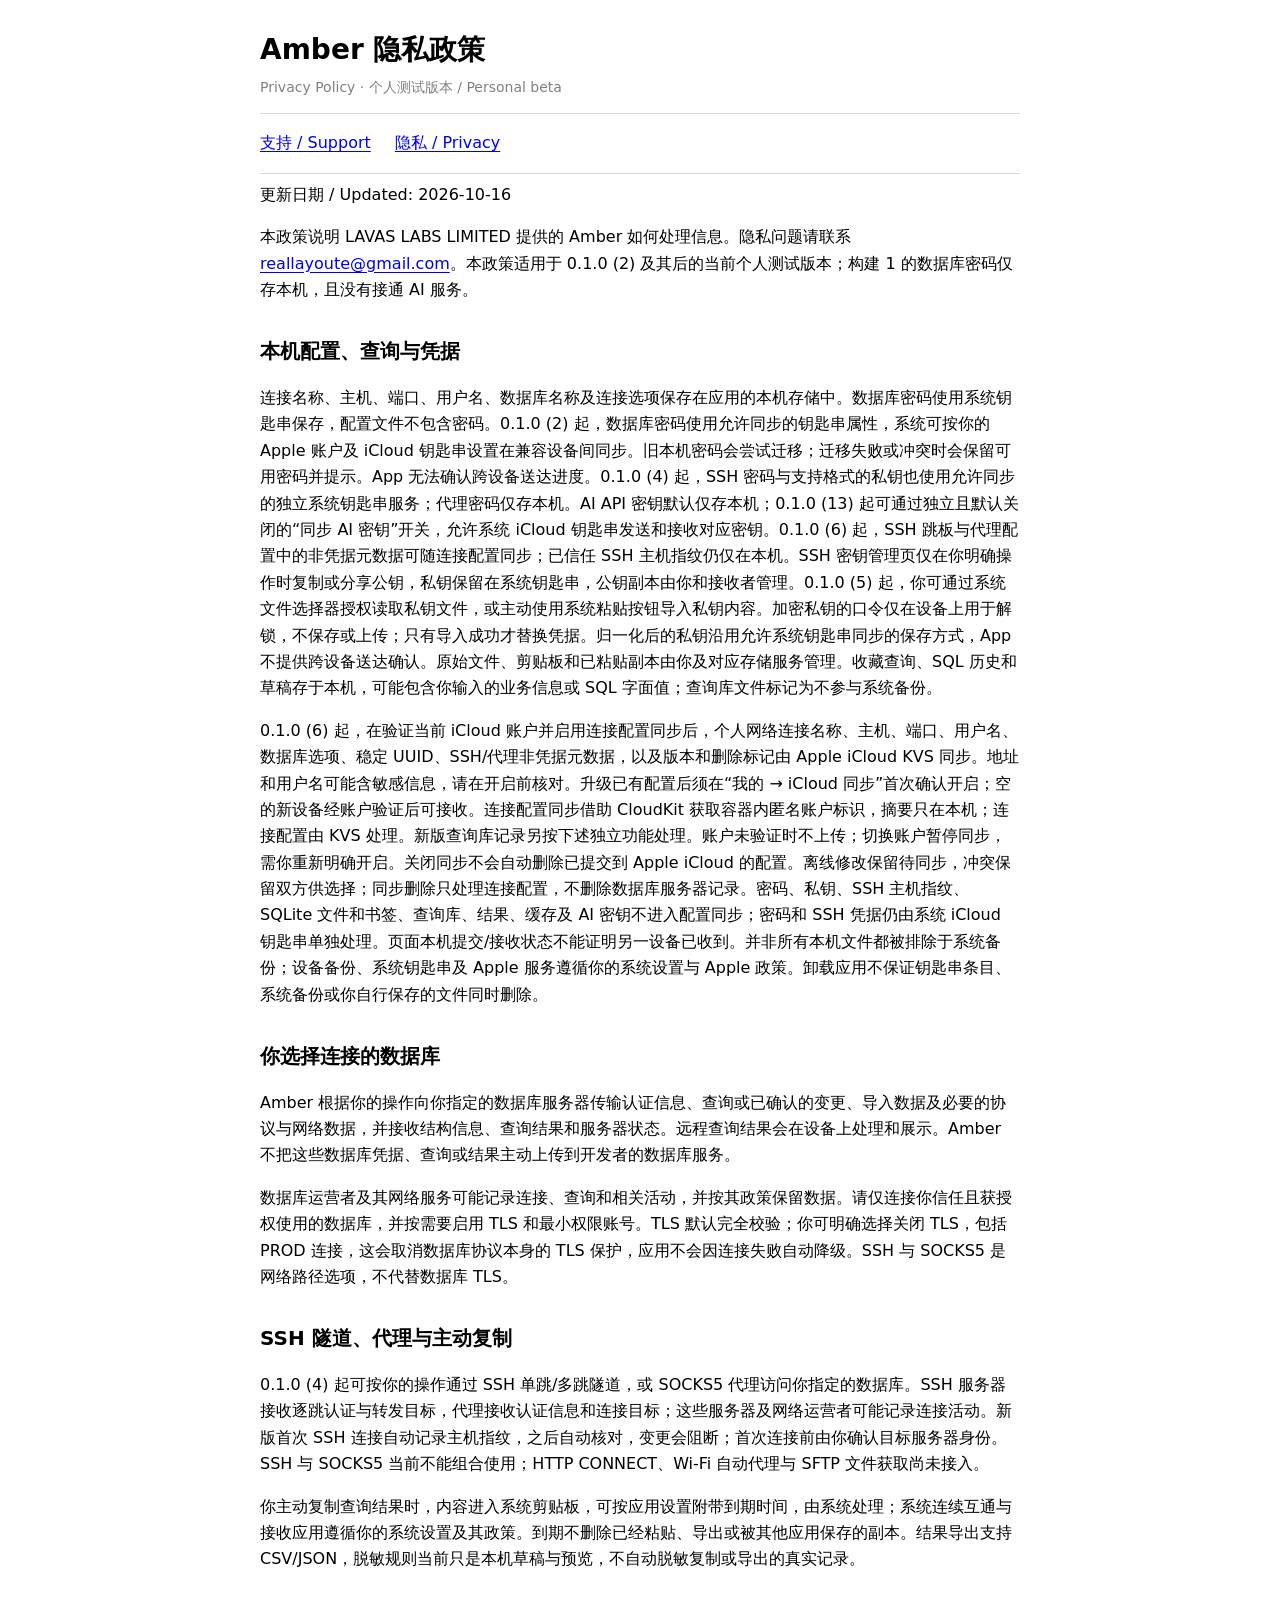
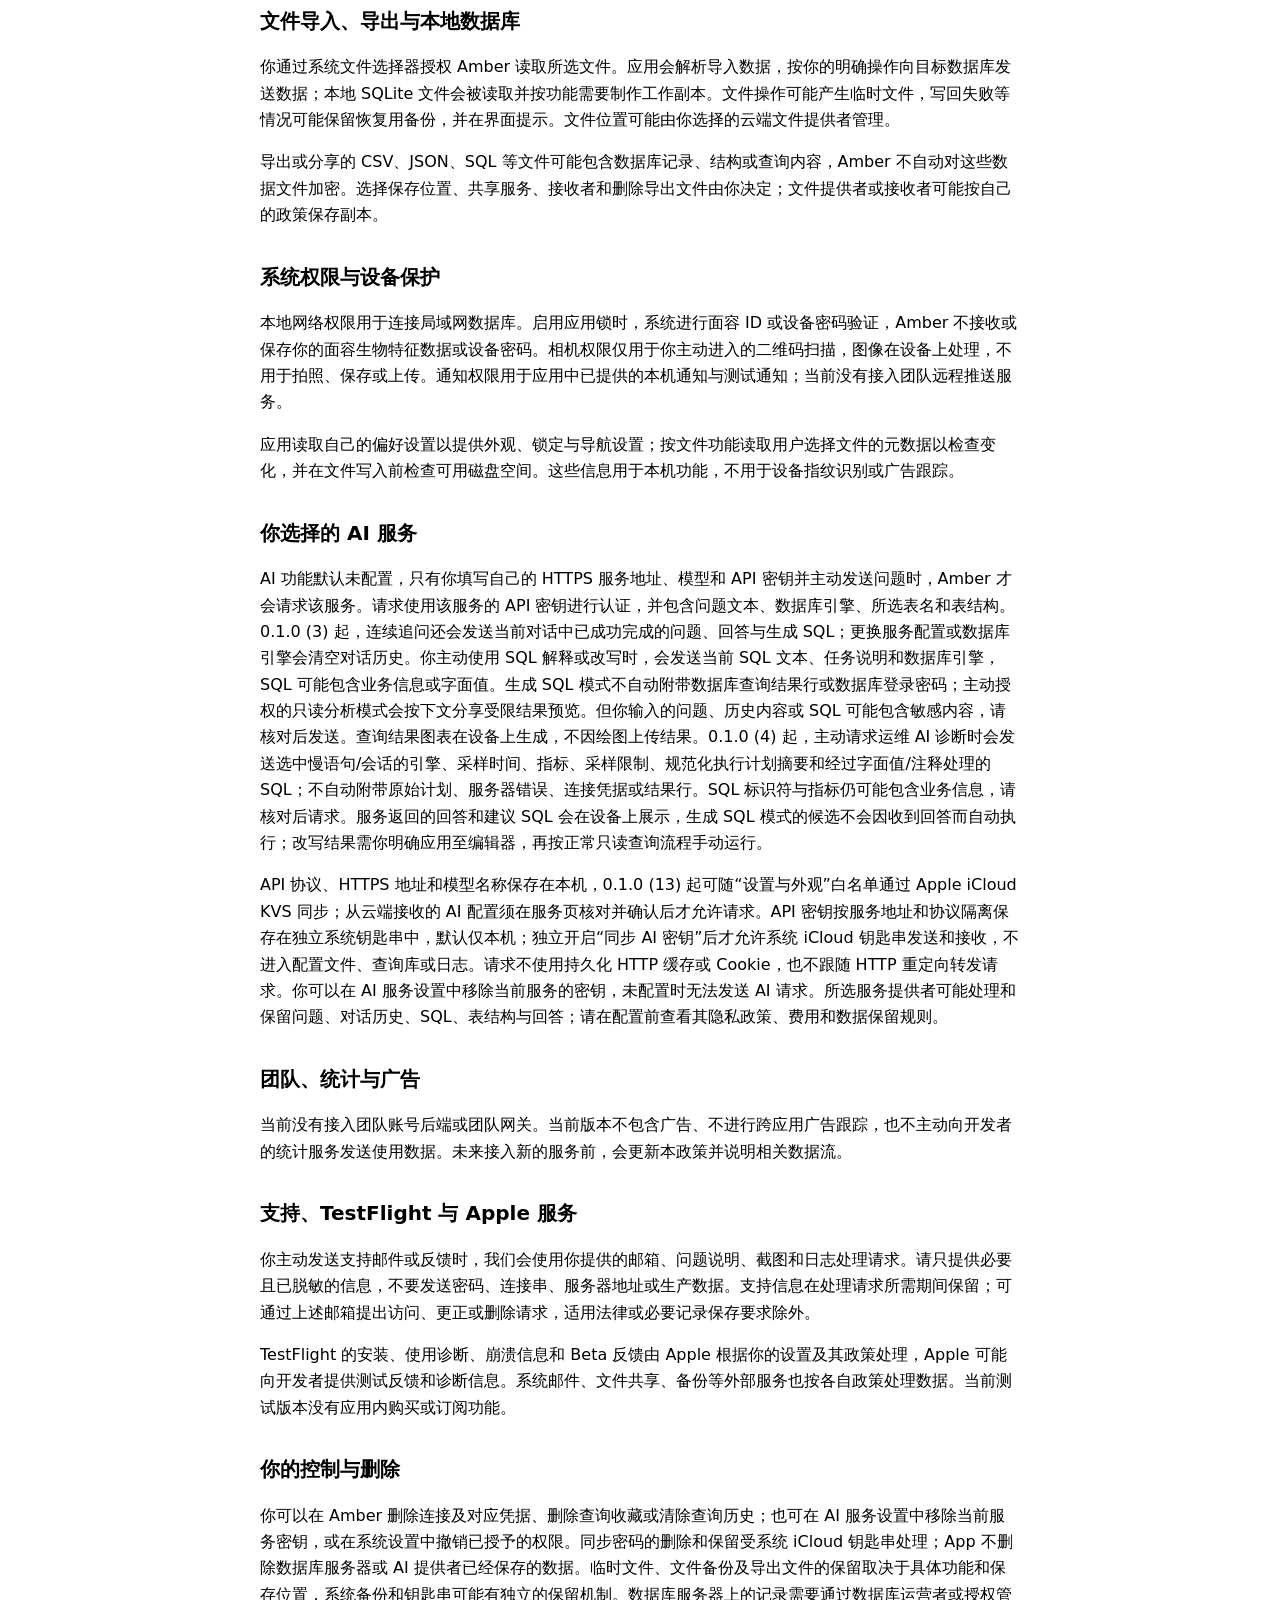
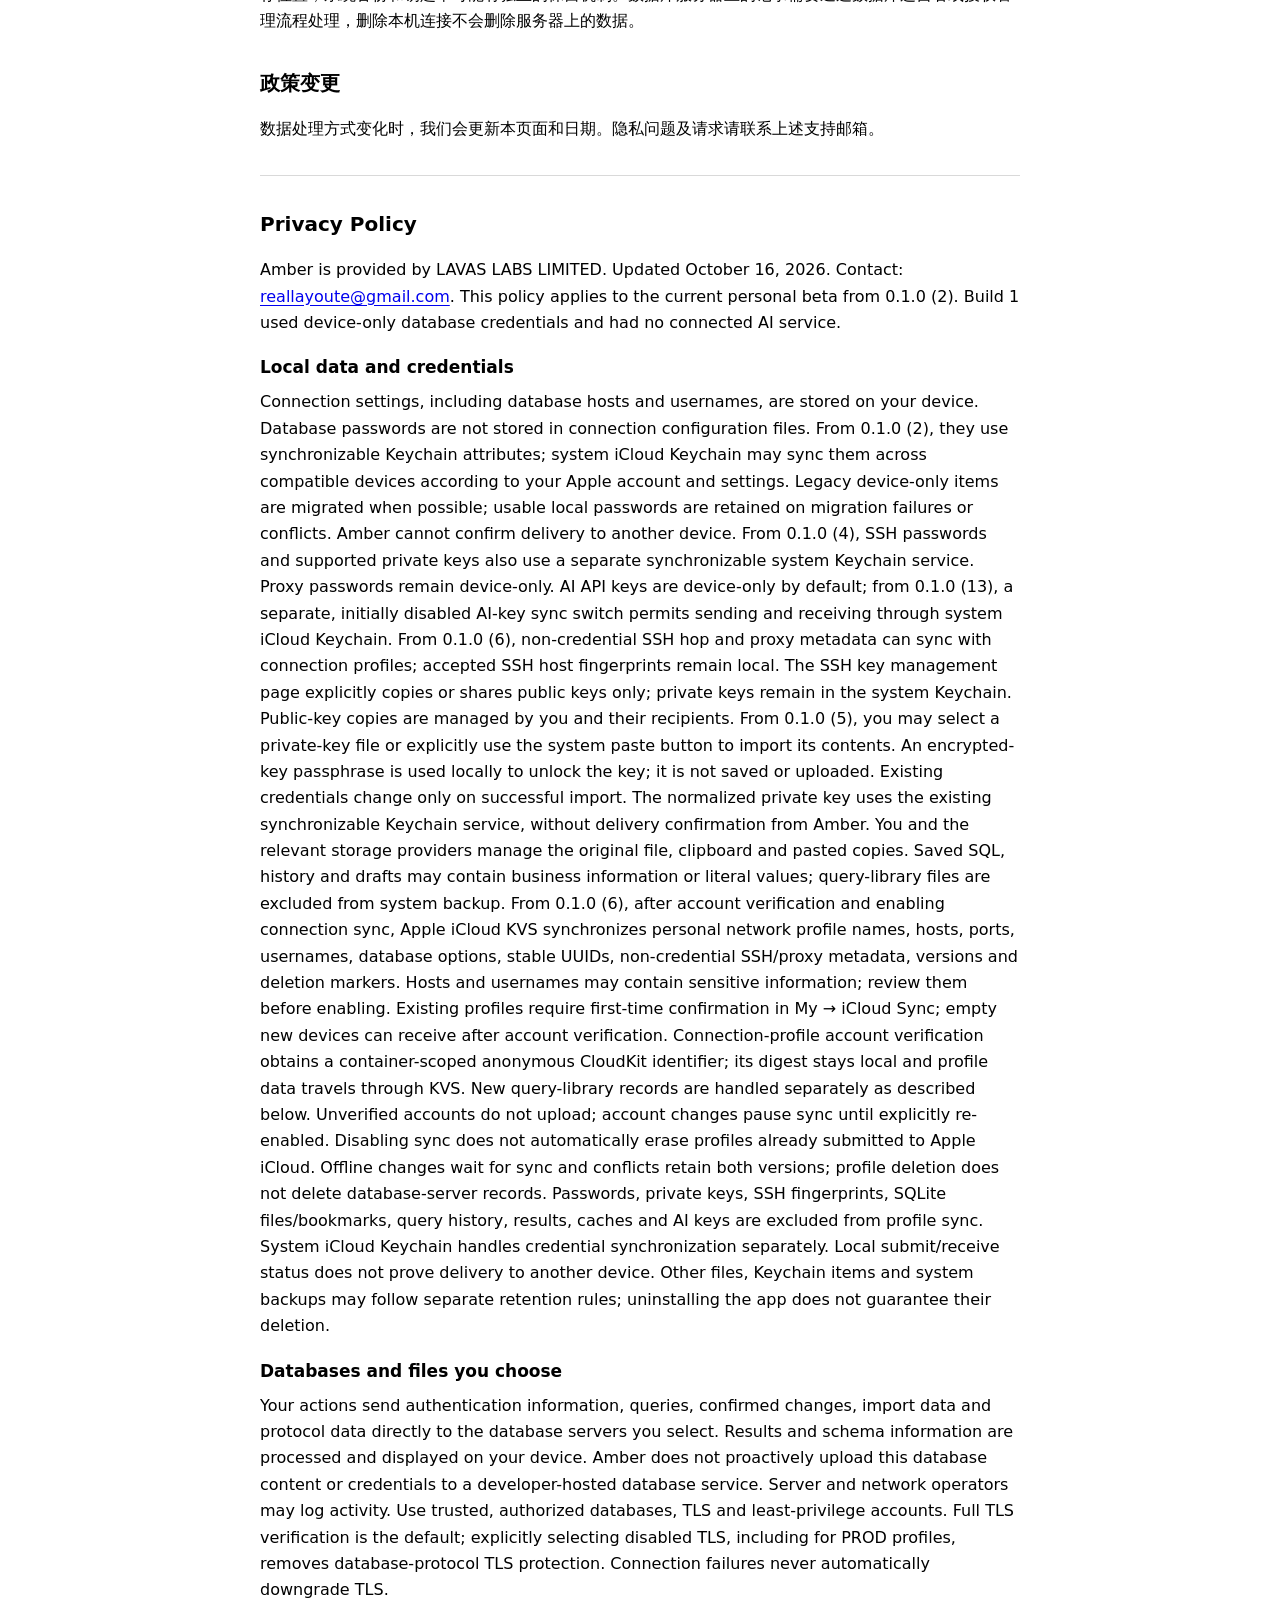
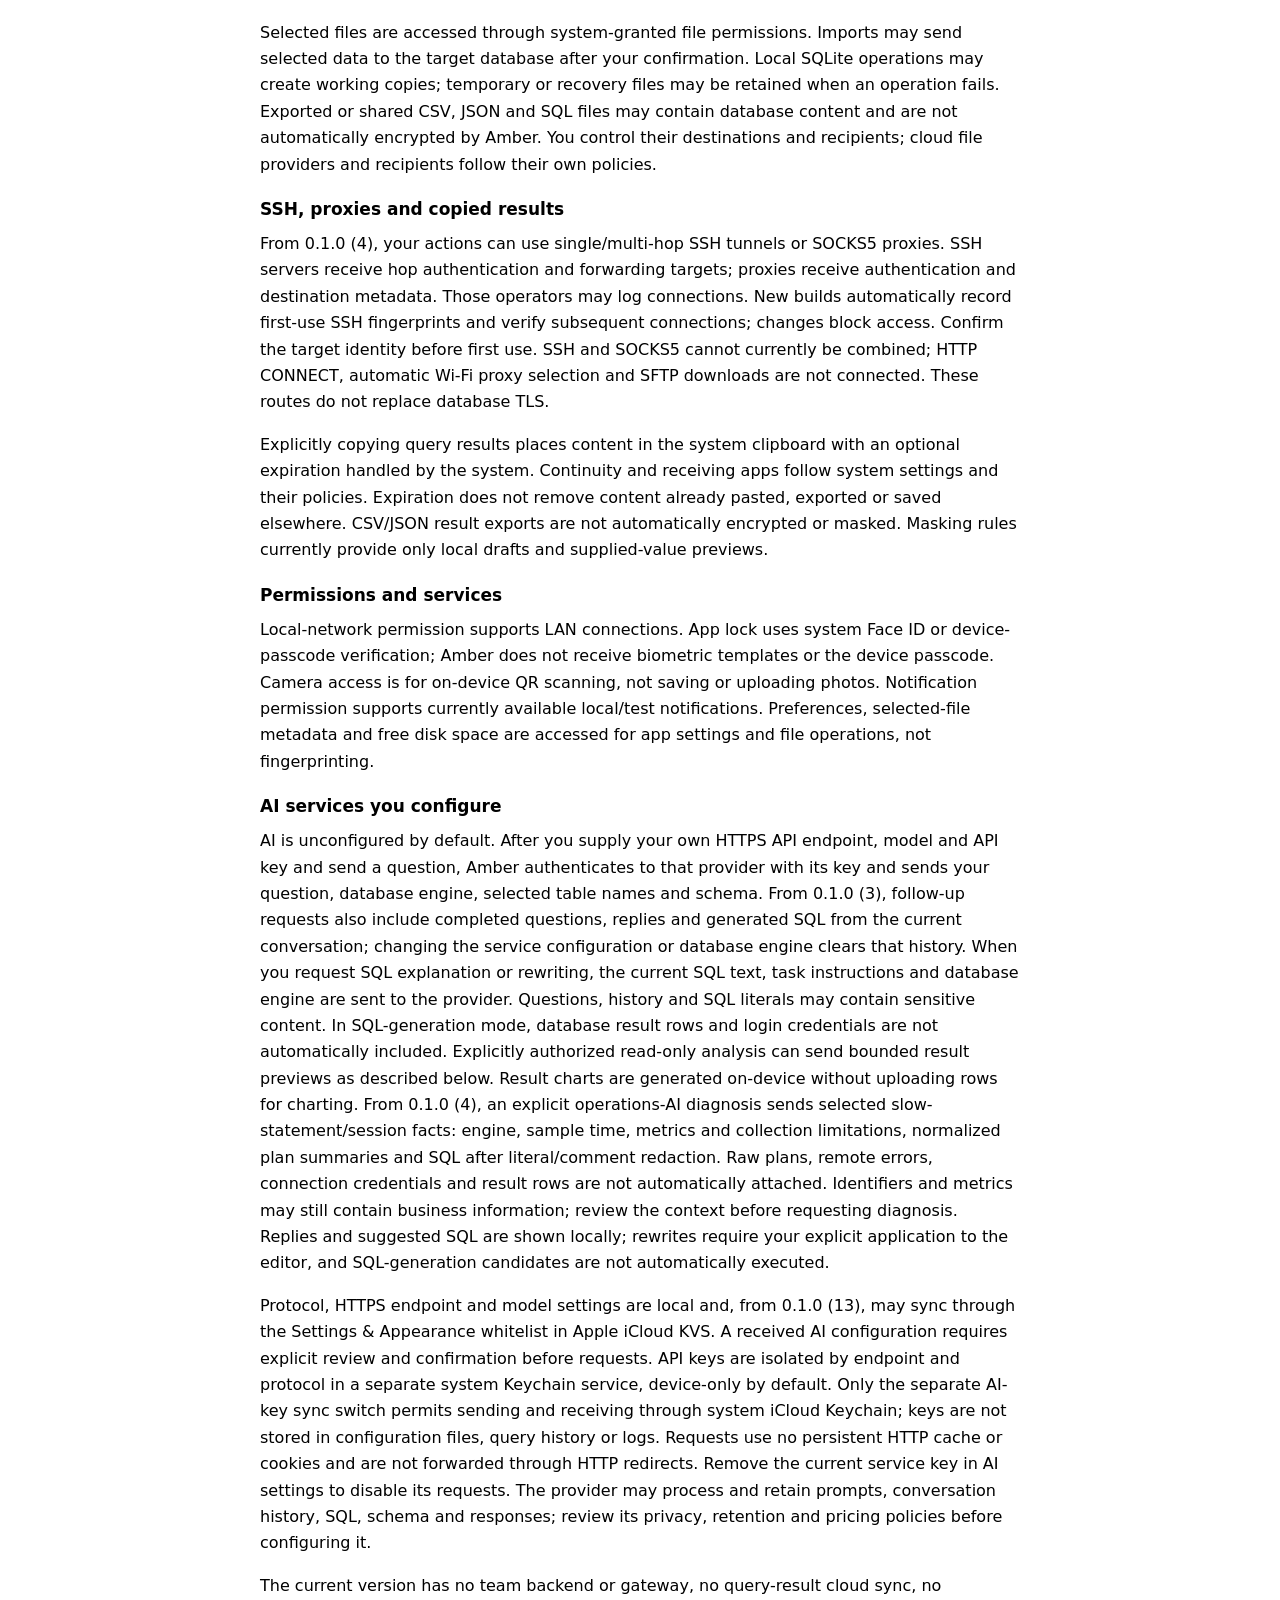
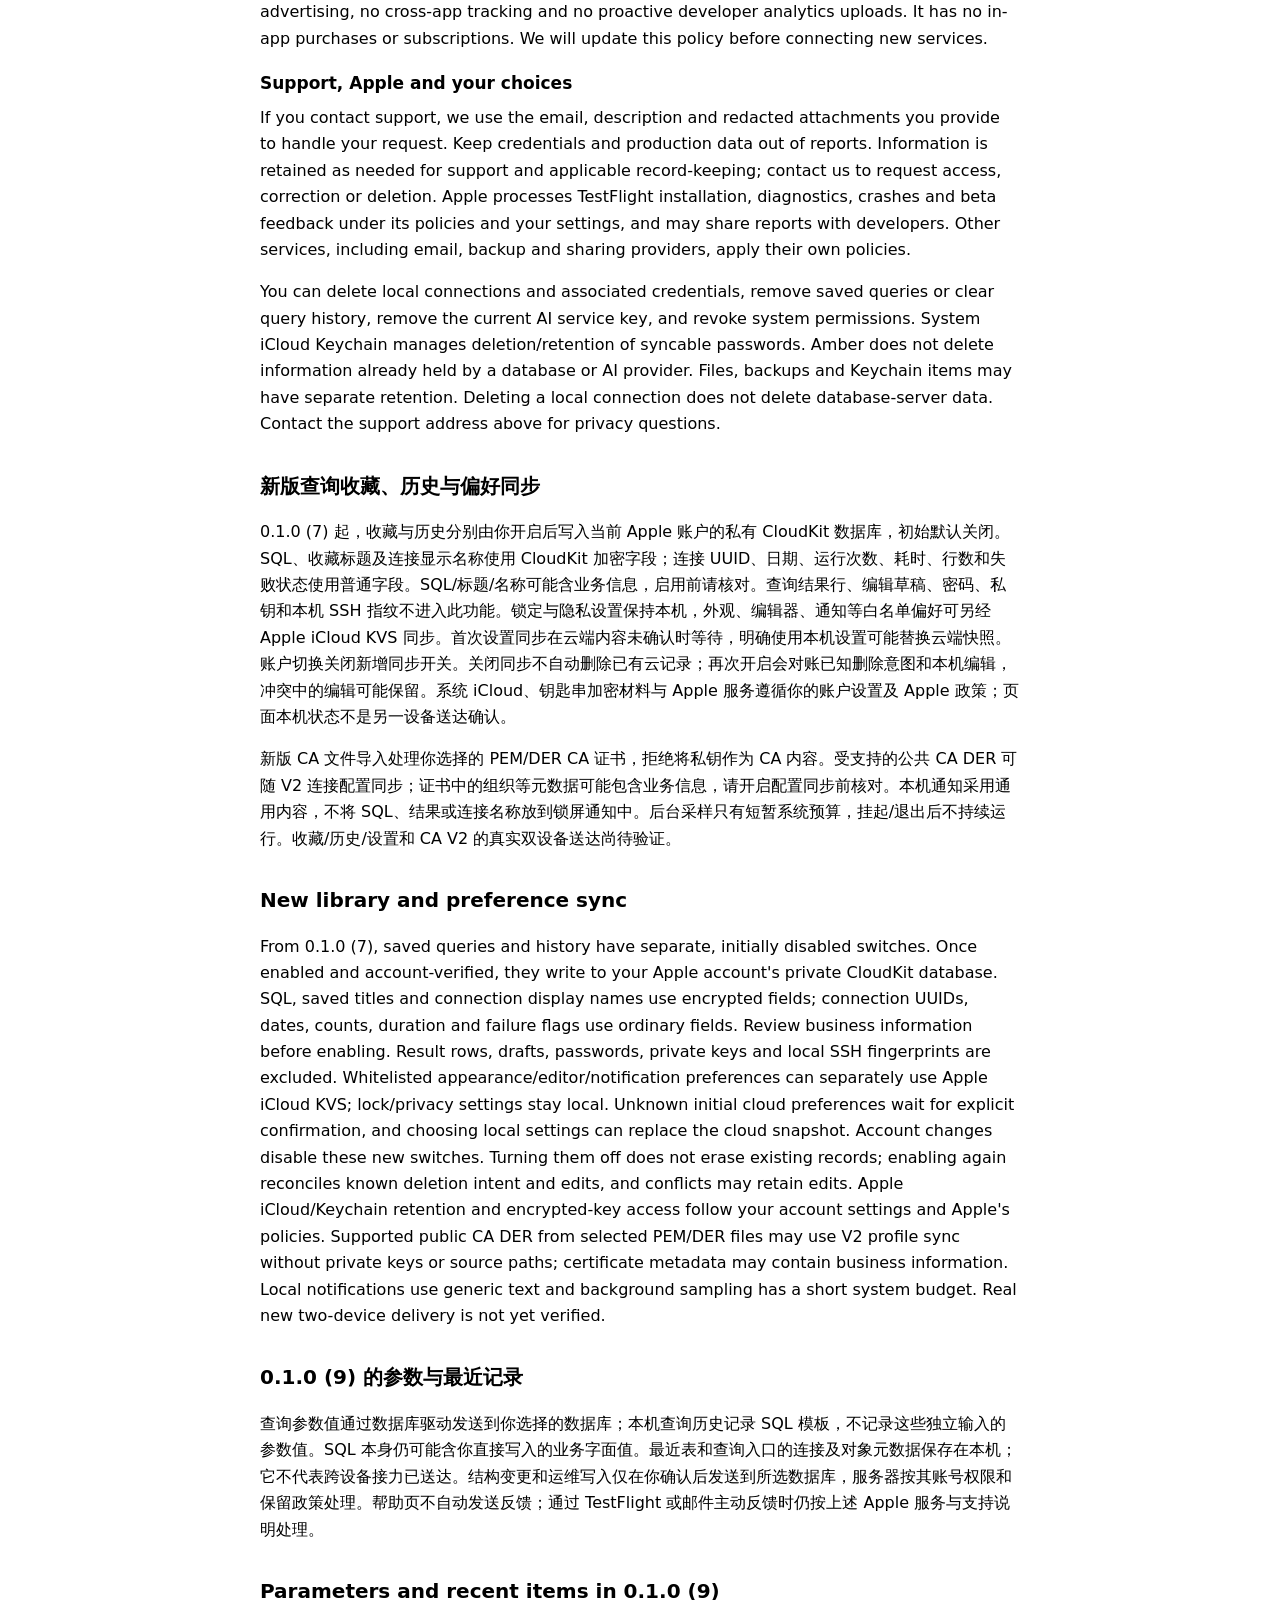
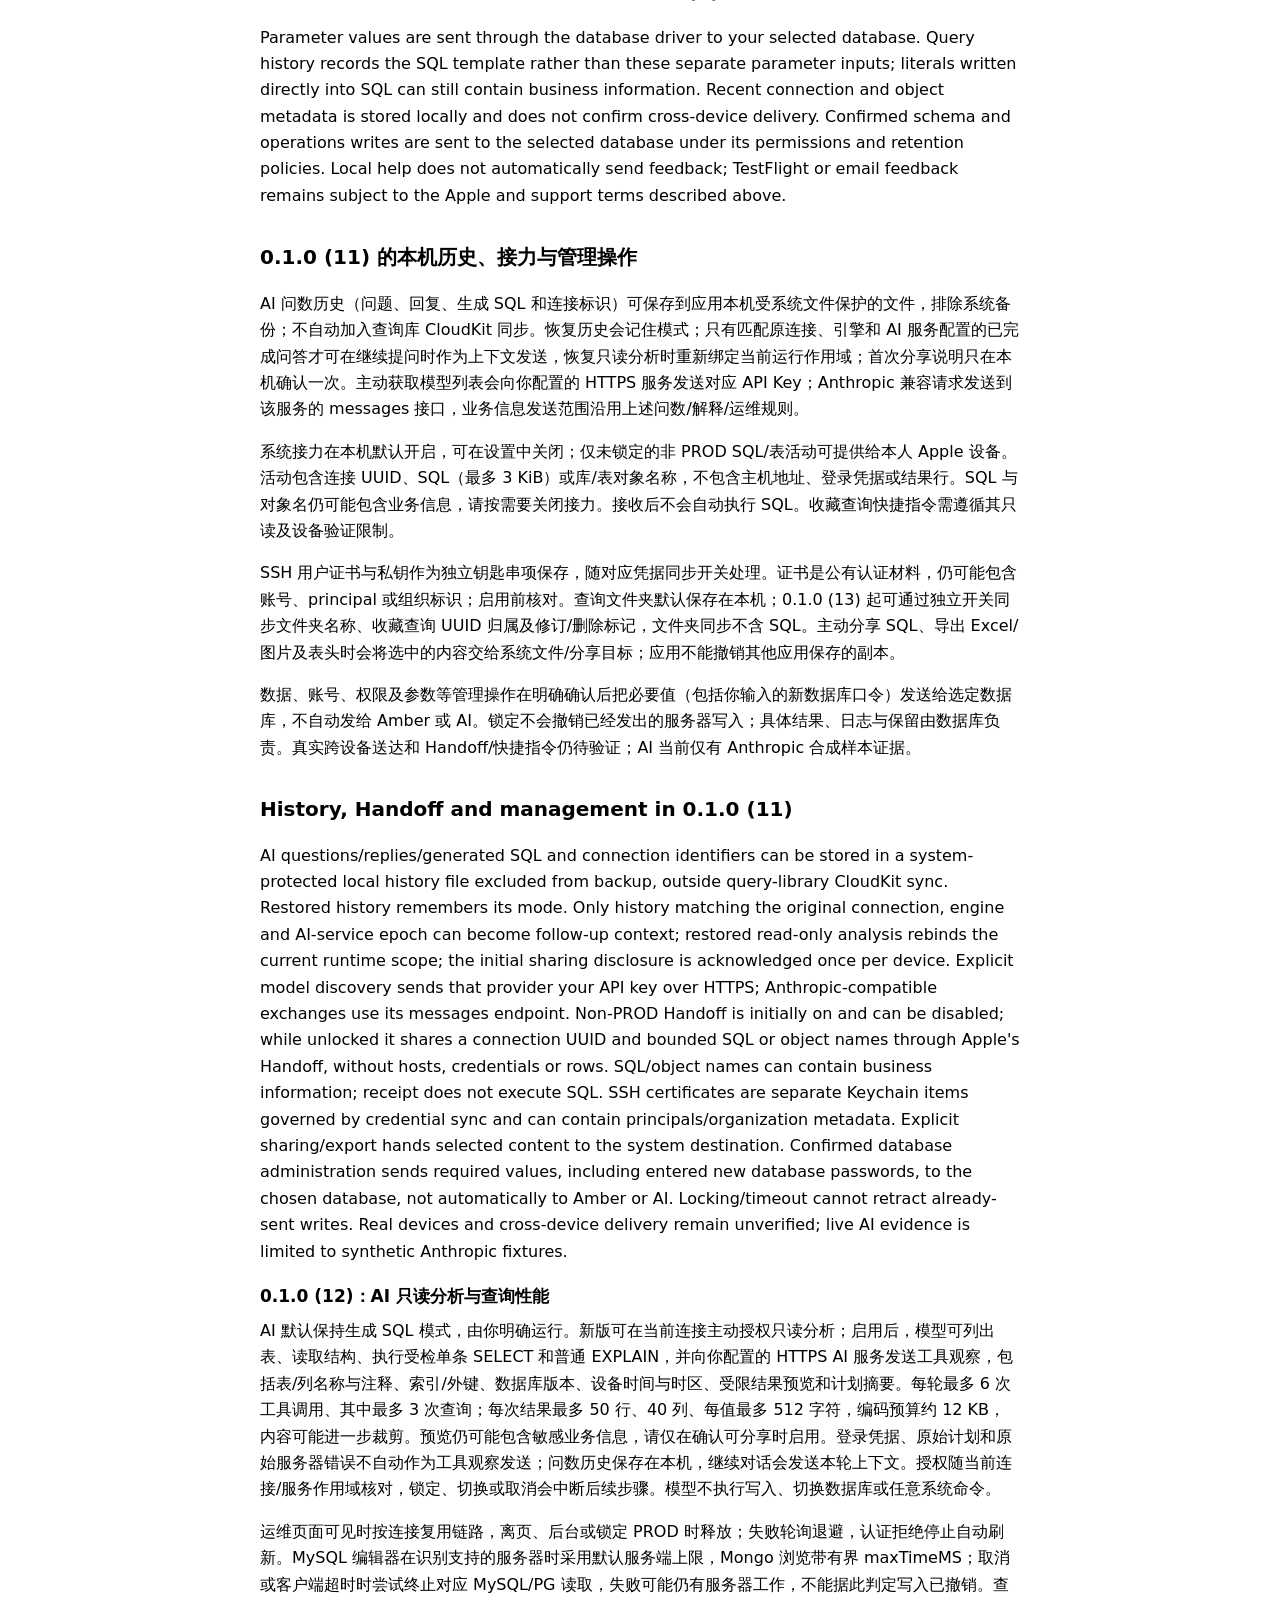
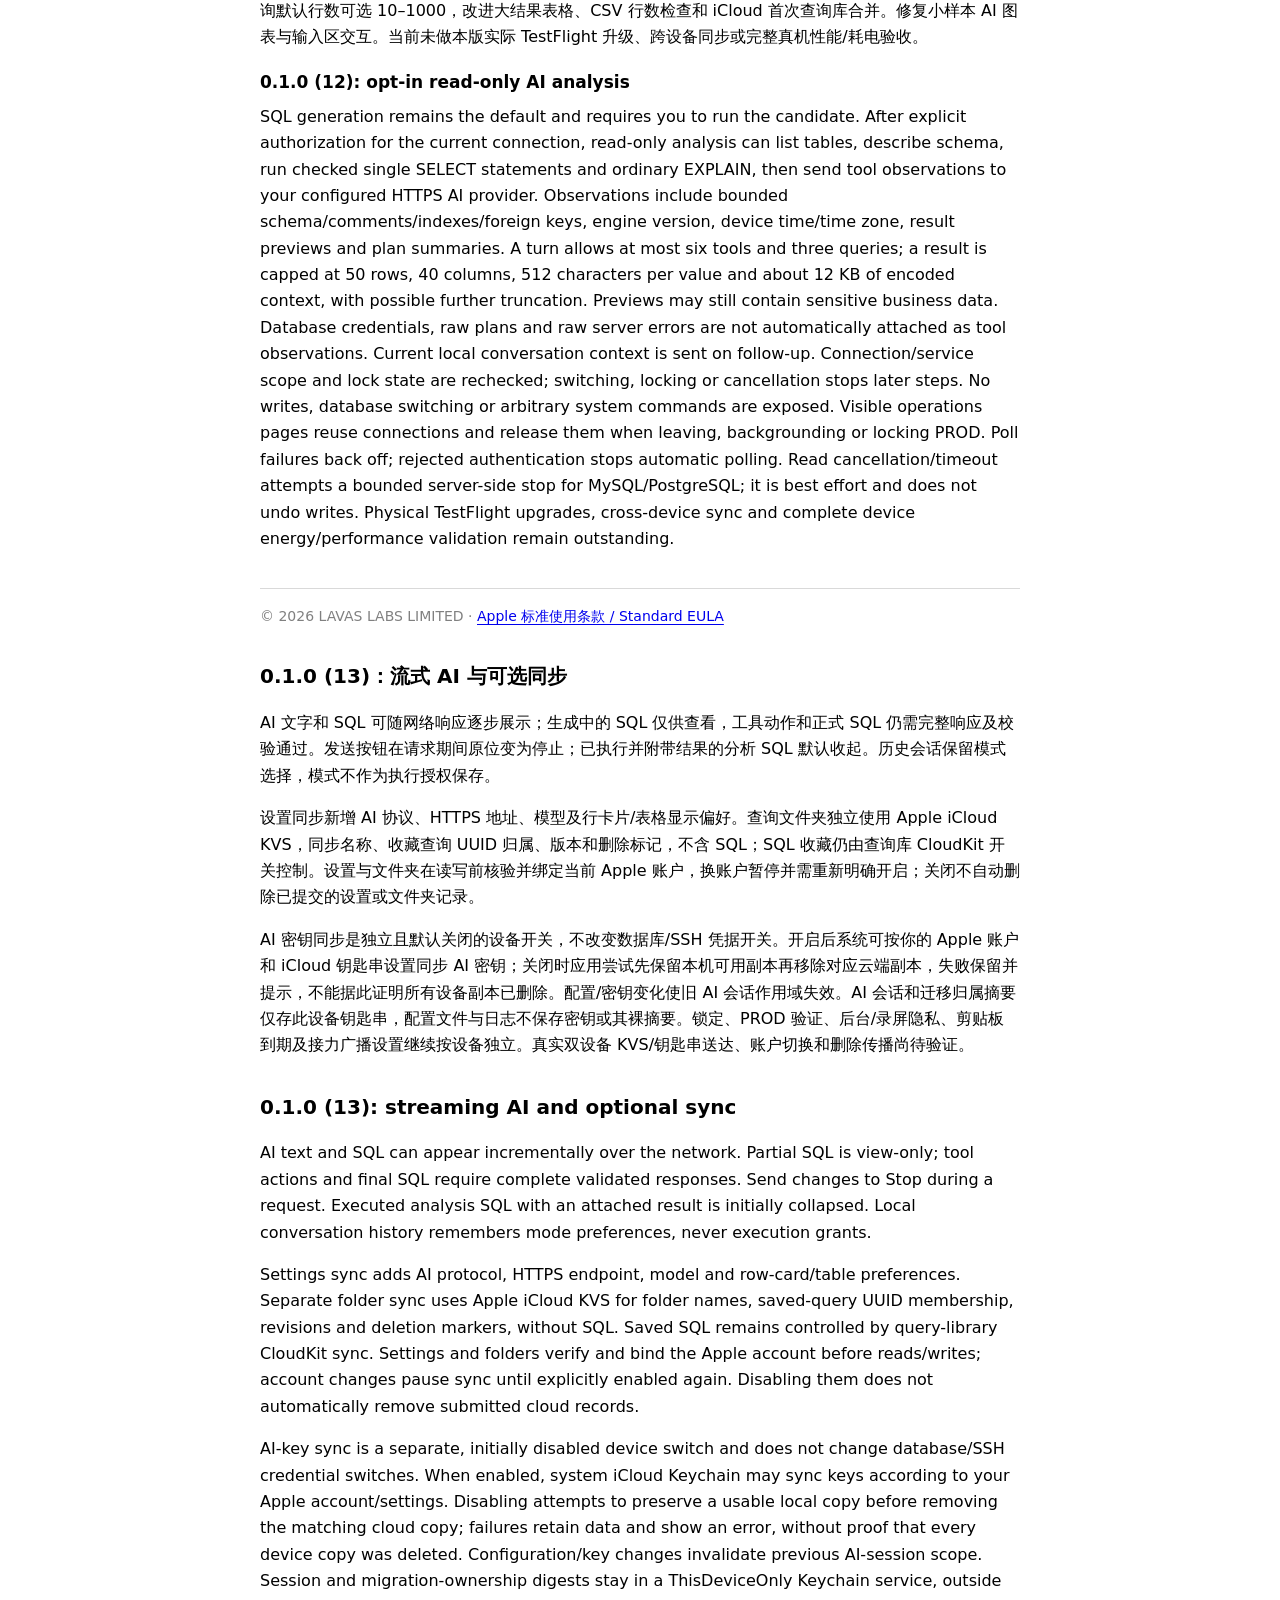
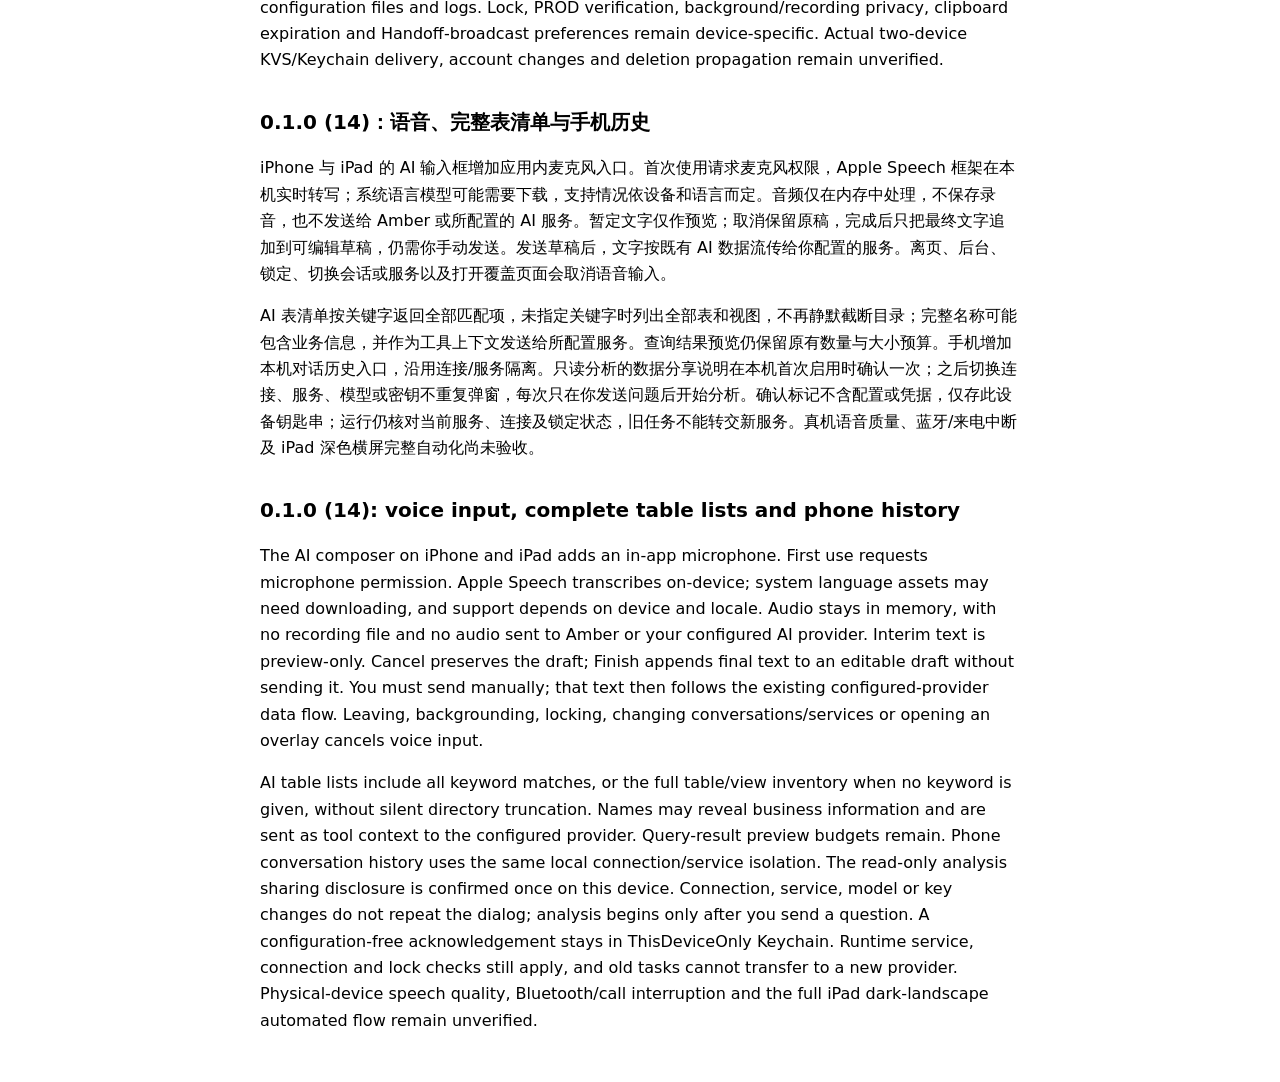
==== amber/privacy.html @ f6dcdc81 "docs(amber): explain voice input and one-time analysis disclosure" ====
<!doctype html>
<html lang="zh-Hans"><head>
<meta charset="utf-8"><meta name="viewport" content="width=device-width,initial-scale=1">
<meta name="description" content="Amber 隐私政策：本机存储、数据库直连、文件处理、系统权限与测试反馈。"><title>Amber · 隐私政策 / Privacy Policy</title>
<link rel="stylesheet" href="../style.css"></head><body><main>
<header><h1>Amber 隐私政策</h1><p>Privacy Policy · 个人测试版本 / Personal beta</p></header>
<nav><a href="index.html" >支持 / Support</a><a href="privacy.html" aria-current="page">隐私 / Privacy</a></nav>

<p>更新日期 / Updated: 2026-10-16</p><p>本政策说明 LAVAS LABS LIMITED 提供的 Amber 如何处理信息。隐私问题请联系 <a href="mailto:reallayoute@gmail.com">reallayoute@gmail.com</a>。本政策适用于 0.1.0 (2) 及其后的当前个人测试版本；构建 1 的数据库密码仅存本机，且没有接通 AI 服务。</p>
<h2>本机配置、查询与凭据</h2><p>连接名称、主机、端口、用户名、数据库名称及连接选项保存在应用的本机存储中。数据库密码使用系统钥匙串保存，配置文件不包含密码。0.1.0 (2) 起，数据库密码使用允许同步的钥匙串属性，系统可按你的 Apple 账户及 iCloud 钥匙串设置在兼容设备间同步。旧本机密码会尝试迁移；迁移失败或冲突时会保留可用密码并提示。App 无法确认跨设备送达进度。0.1.0 (4) 起，SSH 密码与支持格式的私钥也使用允许同步的独立系统钥匙串服务；代理密码仅存本机。AI API 密钥默认仅存本机；0.1.0 (13) 起可通过独立且默认关闭的“同步 AI 密钥”开关，允许系统 iCloud 钥匙串发送和接收对应密钥。0.1.0 (6) 起，SSH 跳板与代理配置中的非凭据元数据可随连接配置同步；已信任 SSH 主机指纹仍仅在本机。SSH 密钥管理页仅在你明确操作时复制或分享公钥，私钥保留在系统钥匙串，公钥副本由你和接收者管理。0.1.0 (5) 起，你可通过系统文件选择器授权读取私钥文件，或主动使用系统粘贴按钮导入私钥内容。加密私钥的口令仅在设备上用于解锁，不保存或上传；只有导入成功才替换凭据。归一化后的私钥沿用允许系统钥匙串同步的保存方式，App 不提供跨设备送达确认。原始文件、剪贴板和已粘贴副本由你及对应存储服务管理。收藏查询、SQL 历史和草稿存于本机，可能包含你输入的业务信息或 SQL 字面值；查询库文件标记为不参与系统备份。</p><p>0.1.0 (6) 起，在验证当前 iCloud 账户并启用连接配置同步后，个人网络连接名称、主机、端口、用户名、数据库选项、稳定 UUID、SSH/代理非凭据元数据，以及版本和删除标记由 Apple iCloud KVS 同步。地址和用户名可能含敏感信息，请在开启前核对。升级已有配置后须在“我的 → iCloud 同步”首次确认开启；空的新设备经账户验证后可接收。连接配置同步借助 CloudKit 获取容器内匿名账户标识，摘要只在本机；连接配置由 KVS 处理。新版查询库记录另按下述独立功能处理。账户未验证时不上传；切换账户暂停同步，需你重新明确开启。关闭同步不会自动删除已提交到 Apple iCloud 的配置。离线修改保留待同步，冲突保留双方供选择；同步删除只处理连接配置，不删除数据库服务器记录。密码、私钥、SSH 主机指纹、SQLite 文件和书签、查询库、结果、缓存及 AI 密钥不进入配置同步；密码和 SSH 凭据仍由系统 iCloud 钥匙串单独处理。页面本机提交/接收状态不能证明另一设备已收到。并非所有本机文件都被排除于系统备份；设备备份、系统钥匙串及 Apple 服务遵循你的系统设置与 Apple 政策。卸载应用不保证钥匙串条目、系统备份或你自行保存的文件同时删除。</p>
<h2>你选择连接的数据库</h2><p>Amber 根据你的操作向你指定的数据库服务器传输认证信息、查询或已确认的变更、导入数据及必要的协议与网络数据，并接收结构信息、查询结果和服务器状态。远程查询结果会在设备上处理和展示。Amber 不把这些数据库凭据、查询或结果主动上传到开发者的数据库服务。</p><p>数据库运营者及其网络服务可能记录连接、查询和相关活动，并按其政策保留数据。请仅连接你信任且获授权使用的数据库，并按需要启用 TLS 和最小权限账号。TLS 默认完全校验；你可明确选择关闭 TLS，包括 PROD 连接，这会取消数据库协议本身的 TLS 保护，应用不会因连接失败自动降级。SSH 与 SOCKS5 是网络路径选项，不代替数据库 TLS。</p>
<h2>SSH 隧道、代理与主动复制</h2><p>0.1.0 (4) 起可按你的操作通过 SSH 单跳/多跳隧道，或 SOCKS5 代理访问你指定的数据库。SSH 服务器接收逐跳认证与转发目标，代理接收认证信息和连接目标；这些服务器及网络运营者可能记录连接活动。新版首次 SSH 连接自动记录主机指纹，之后自动核对，变更会阻断；首次连接前由你确认目标服务器身份。SSH 与 SOCKS5 当前不能组合使用；HTTP CONNECT、Wi-Fi 自动代理与 SFTP 文件获取尚未接入。</p><p>你主动复制查询结果时，内容进入系统剪贴板，可按应用设置附带到期时间，由系统处理；系统连续互通与接收应用遵循你的系统设置及其政策。到期不删除已经粘贴、导出或被其他应用保存的副本。结果导出支持 CSV/JSON，脱敏规则当前只是本机草稿与预览，不自动脱敏复制或导出的真实记录。</p><h2>文件导入、导出与本地数据库</h2><p>你通过系统文件选择器授权 Amber 读取所选文件。应用会解析导入数据，按你的明确操作向目标数据库发送数据；本地 SQLite 文件会被读取并按功能需要制作工作副本。文件操作可能产生临时文件，写回失败等情况可能保留恢复用备份，并在界面提示。文件位置可能由你选择的云端文件提供者管理。</p><p>导出或分享的 CSV、JSON、SQL 等文件可能包含数据库记录、结构或查询内容，Amber 不自动对这些数据文件加密。选择保存位置、共享服务、接收者和删除导出文件由你决定；文件提供者或接收者可能按自己的政策保存副本。</p>
<h2>系统权限与设备保护</h2><p>本地网络权限用于连接局域网数据库。启用应用锁时，系统进行面容 ID 或设备密码验证，Amber 不接收或保存你的面容生物特征数据或设备密码。相机权限仅用于你主动进入的二维码扫描，图像在设备上处理，不用于拍照、保存或上传。通知权限用于应用中已提供的本机通知与测试通知；当前没有接入团队远程推送服务。</p><p>应用读取自己的偏好设置以提供外观、锁定与导航设置；按文件功能读取用户选择文件的元数据以检查变化，并在文件写入前检查可用磁盘空间。这些信息用于本机功能，不用于设备指纹识别或广告跟踪。</p>
<h2>你选择的 AI 服务</h2><p>AI 功能默认未配置，只有你填写自己的 HTTPS 服务地址、模型和 API 密钥并主动发送问题时，Amber 才会请求该服务。请求使用该服务的 API 密钥进行认证，并包含问题文本、数据库引擎、所选表名和表结构。0.1.0 (3) 起，连续追问还会发送当前对话中已成功完成的问题、回答与生成 SQL；更换服务配置或数据库引擎会清空对话历史。你主动使用 SQL 解释或改写时，会发送当前 SQL 文本、任务说明和数据库引擎，SQL 可能包含业务信息或字面值。生成 SQL 模式不自动附带数据库查询结果行或数据库登录密码；主动授权的只读分析模式会按下文分享受限结果预览。但你输入的问题、历史内容或 SQL 可能包含敏感内容，请核对后发送。查询结果图表在设备上生成，不因绘图上传结果。0.1.0 (4) 起，主动请求运维 AI 诊断时会发送选中慢语句/会话的引擎、采样时间、指标、采样限制、规范化执行计划摘要和经过字面值/注释处理的 SQL；不自动附带原始计划、服务器错误、连接凭据或结果行。SQL 标识符与指标仍可能包含业务信息，请核对后请求。服务返回的回答和建议 SQL 会在设备上展示，生成 SQL 模式的候选不会因收到回答而自动执行；改写结果需你明确应用至编辑器，再按正常只读查询流程手动运行。</p><p>API 协议、HTTPS 地址和模型名称保存在本机，0.1.0 (13) 起可随“设置与外观”白名单通过 Apple iCloud KVS 同步；从云端接收的 AI 配置须在服务页核对并确认后才允许请求。API 密钥按服务地址和协议隔离保存在独立系统钥匙串中，默认仅本机；独立开启“同步 AI 密钥”后才允许系统 iCloud 钥匙串发送和接收，不进入配置文件、查询库或日志。请求不使用持久化 HTTP 缓存或 Cookie，也不跟随 HTTP 重定向转发请求。你可以在 AI 服务设置中移除当前服务的密钥，未配置时无法发送 AI 请求。所选服务提供者可能处理和保留问题、对话历史、SQL、表结构与回答；请在配置前查看其隐私政策、费用和数据保留规则。</p><h2>团队、统计与广告</h2><p>当前没有接入团队账号后端或团队网关。当前版本不包含广告、不进行跨应用广告跟踪，也不主动向开发者的统计服务发送使用数据。未来接入新的服务前，会更新本政策并说明相关数据流。</p>
<h2>支持、TestFlight 与 Apple 服务</h2><p>你主动发送支持邮件或反馈时，我们会使用你提供的邮箱、问题说明、截图和日志处理请求。请只提供必要且已脱敏的信息，不要发送密码、连接串、服务器地址或生产数据。支持信息在处理请求所需期间保留；可通过上述邮箱提出访问、更正或删除请求，适用法律或必要记录保存要求除外。</p><p>TestFlight 的安装、使用诊断、崩溃信息和 Beta 反馈由 Apple 根据你的设置及其政策处理，Apple 可能向开发者提供测试反馈和诊断信息。系统邮件、文件共享、备份等外部服务也按各自政策处理数据。当前测试版本没有应用内购买或订阅功能。</p>
<h2>你的控制与删除</h2><p>你可以在 Amber 删除连接及对应凭据、删除查询收藏或清除查询历史；也可在 AI 服务设置中移除当前服务密钥，或在系统设置中撤销已授予的权限。同步密码的删除和保留受系统 iCloud 钥匙串处理；App 不删除数据库服务器或 AI 提供者已经保存的数据。临时文件、文件备份及导出文件的保留取决于具体功能和保存位置，系统备份和钥匙串可能有独立的保留机制。数据库服务器上的记录需要通过数据库运营者或授权管理流程处理，删除本机连接不会删除服务器上的数据。</p>
<h2>政策变更</h2><p>数据处理方式变化时，我们会更新本页面和日期。隐私问题及请求请联系上述支持邮箱。</p>
<hr><h2 lang="en">Privacy Policy</h2>
<div lang="en"><p>Amber is provided by LAVAS LABS LIMITED. Updated October 16, 2026. Contact: <a href="mailto:reallayoute@gmail.com">reallayoute@gmail.com</a>. This policy applies to the current personal beta from 0.1.0 (2). Build 1 used device-only database credentials and had no connected AI service.</p>
<h3>Local data and credentials</h3><p>Connection settings, including database hosts and usernames, are stored on your device. Database passwords are not stored in connection configuration files. From 0.1.0 (2), they use synchronizable Keychain attributes; system iCloud Keychain may sync them across compatible devices according to your Apple account and settings. Legacy device-only items are migrated when possible; usable local passwords are retained on migration failures or conflicts. Amber cannot confirm delivery to another device. From 0.1.0 (4), SSH passwords and supported private keys also use a separate synchronizable system Keychain service. Proxy passwords remain device-only. AI API keys are device-only by default; from 0.1.0 (13), a separate, initially disabled AI-key sync switch permits sending and receiving through system iCloud Keychain. From 0.1.0 (6), non-credential SSH hop and proxy metadata can sync with connection profiles; accepted SSH host fingerprints remain local. The SSH key management page explicitly copies or shares public keys only; private keys remain in the system Keychain. Public-key copies are managed by you and their recipients. From 0.1.0 (5), you may select a private-key file or explicitly use the system paste button to import its contents. An encrypted-key passphrase is used locally to unlock the key; it is not saved or uploaded. Existing credentials change only on successful import. The normalized private key uses the existing synchronizable Keychain service, without delivery confirmation from Amber. You and the relevant storage providers manage the original file, clipboard and pasted copies. Saved SQL, history and drafts may contain business information or literal values; query-library files are excluded from system backup. From 0.1.0 (6), after account verification and enabling connection sync, Apple iCloud KVS synchronizes personal network profile names, hosts, ports, usernames, database options, stable UUIDs, non-credential SSH/proxy metadata, versions and deletion markers. Hosts and usernames may contain sensitive information; review them before enabling. Existing profiles require first-time confirmation in My → iCloud Sync; empty new devices can receive after account verification. Connection-profile account verification obtains a container-scoped anonymous CloudKit identifier; its digest stays local and profile data travels through KVS. New query-library records are handled separately as described below. Unverified accounts do not upload; account changes pause sync until explicitly re-enabled. Disabling sync does not automatically erase profiles already submitted to Apple iCloud. Offline changes wait for sync and conflicts retain both versions; profile deletion does not delete database-server records. Passwords, private keys, SSH fingerprints, SQLite files/bookmarks, query history, results, caches and AI keys are excluded from profile sync. System iCloud Keychain handles credential synchronization separately. Local submit/receive status does not prove delivery to another device. Other files, Keychain items and system backups may follow separate retention rules; uninstalling the app does not guarantee their deletion.</p>
<h3>Databases and files you choose</h3><p>Your actions send authentication information, queries, confirmed changes, import data and protocol data directly to the database servers you select. Results and schema information are processed and displayed on your device. Amber does not proactively upload this database content or credentials to a developer-hosted database service. Server and network operators may log activity. Use trusted, authorized databases, TLS and least-privilege accounts. Full TLS verification is the default; explicitly selecting disabled TLS, including for PROD profiles, removes database-protocol TLS protection. Connection failures never automatically downgrade TLS.</p><p>Selected files are accessed through system-granted file permissions. Imports may send selected data to the target database after your confirmation. Local SQLite operations may create working copies; temporary or recovery files may be retained when an operation fails. Exported or shared CSV, JSON and SQL files may contain database content and are not automatically encrypted by Amber. You control their destinations and recipients; cloud file providers and recipients follow their own policies.</p>
<h3>SSH, proxies and copied results</h3><p>From 0.1.0 (4), your actions can use single/multi-hop SSH tunnels or SOCKS5 proxies. SSH servers receive hop authentication and forwarding targets; proxies receive authentication and destination metadata. Those operators may log connections. New builds automatically record first-use SSH fingerprints and verify subsequent connections; changes block access. Confirm the target identity before first use. SSH and SOCKS5 cannot currently be combined; HTTP CONNECT, automatic Wi-Fi proxy selection and SFTP downloads are not connected. These routes do not replace database TLS.</p><p>Explicitly copying query results places content in the system clipboard with an optional expiration handled by the system. Continuity and receiving apps follow system settings and their policies. Expiration does not remove content already pasted, exported or saved elsewhere. CSV/JSON result exports are not automatically encrypted or masked. Masking rules currently provide only local drafts and supplied-value previews.</p><h3>Permissions and services</h3><p>Local-network permission supports LAN connections. App lock uses system Face ID or device-passcode verification; Amber does not receive biometric templates or the device passcode. Camera access is for on-device QR scanning, not saving or uploading photos. Notification permission supports currently available local/test notifications. Preferences, selected-file metadata and free disk space are accessed for app settings and file operations, not fingerprinting.</p><h3>AI services you configure</h3><p>AI is unconfigured by default. After you supply your own HTTPS API endpoint, model and API key and send a question, Amber authenticates to that provider with its key and sends your question, database engine, selected table names and schema. From 0.1.0 (3), follow-up requests also include completed questions, replies and generated SQL from the current conversation; changing the service configuration or database engine clears that history. When you request SQL explanation or rewriting, the current SQL text, task instructions and database engine are sent to the provider. Questions, history and SQL literals may contain sensitive content. In SQL-generation mode, database result rows and login credentials are not automatically included. Explicitly authorized read-only analysis can send bounded result previews as described below. Result charts are generated on-device without uploading rows for charting. From 0.1.0 (4), an explicit operations-AI diagnosis sends selected slow-statement/session facts: engine, sample time, metrics and collection limitations, normalized plan summaries and SQL after literal/comment redaction. Raw plans, remote errors, connection credentials and result rows are not automatically attached. Identifiers and metrics may still contain business information; review the context before requesting diagnosis. Replies and suggested SQL are shown locally; rewrites require your explicit application to the editor, and SQL-generation candidates are not automatically executed.</p><p>Protocol, HTTPS endpoint and model settings are local and, from 0.1.0 (13), may sync through the Settings & Appearance whitelist in Apple iCloud KVS. A received AI configuration requires explicit review and confirmation before requests. API keys are isolated by endpoint and protocol in a separate system Keychain service, device-only by default. Only the separate AI-key sync switch permits sending and receiving through system iCloud Keychain; keys are not stored in configuration files, query history or logs. Requests use no persistent HTTP cache or cookies and are not forwarded through HTTP redirects. Remove the current service key in AI settings to disable its requests. The provider may process and retain prompts, conversation history, SQL, schema and responses; review its privacy, retention and pricing policies before configuring it.</p><p>The current version has no team backend or gateway, no query-result cloud sync, no advertising, no cross-app tracking and no proactive developer analytics uploads. It has no in-app purchases or subscriptions. We will update this policy before connecting new services.</p>
<h3>Support, Apple and your choices</h3><p>If you contact support, we use the email, description and redacted attachments you provide to handle your request. Keep credentials and production data out of reports. Information is retained as needed for support and applicable record-keeping; contact us to request access, correction or deletion. Apple processes TestFlight installation, diagnostics, crashes and beta feedback under its policies and your settings, and may share reports with developers. Other services, including email, backup and sharing providers, apply their own policies.</p><p>You can delete local connections and associated credentials, remove saved queries or clear query history, remove the current AI service key, and revoke system permissions. System iCloud Keychain manages deletion/retention of syncable passwords. Amber does not delete information already held by a database or AI provider. Files, backups and Keychain items may have separate retention. Deleting a local connection does not delete database-server data. Contact the support address above for privacy questions.</p></div>

<h2>新版查询收藏、历史与偏好同步</h2><p>0.1.0 (7) 起，收藏与历史分别由你开启后写入当前 Apple 账户的私有 CloudKit 数据库，初始默认关闭。SQL、收藏标题及连接显示名称使用 CloudKit 加密字段；连接 UUID、日期、运行次数、耗时、行数和失败状态使用普通字段。SQL/标题/名称可能含业务信息，启用前请核对。查询结果行、编辑草稿、密码、私钥和本机 SSH 指纹不进入此功能。锁定与隐私设置保持本机，外观、编辑器、通知等白名单偏好可另经 Apple iCloud KVS 同步。首次设置同步在云端内容未确认时等待，明确使用本机设置可能替换云端快照。账户切换关闭新增同步开关。关闭同步不自动删除已有云记录；再次开启会对账已知删除意图和本机编辑，冲突中的编辑可能保留。系统 iCloud、钥匙串加密材料与 Apple 服务遵循你的账户设置及 Apple 政策；页面本机状态不是另一设备送达确认。</p><p>新版 CA 文件导入处理你选择的 PEM/DER CA 证书，拒绝将私钥作为 CA 内容。受支持的公共 CA DER 可随 V2 连接配置同步；证书中的组织等元数据可能包含业务信息，请开启配置同步前核对。本机通知采用通用内容，不将 SQL、结果或连接名称放到锁屏通知中。后台采样只有短暂系统预算，挂起/退出后不持续运行。收藏/历史/设置和 CA V2 的真实双设备送达尚待验证。</p><h2 lang="en">New library and preference sync</h2><p lang="en">From 0.1.0 (7), saved queries and history have separate, initially disabled switches. Once enabled and account-verified, they write to your Apple account's private CloudKit database. SQL, saved titles and connection display names use encrypted fields; connection UUIDs, dates, counts, duration and failure flags use ordinary fields. Review business information before enabling. Result rows, drafts, passwords, private keys and local SSH fingerprints are excluded. Whitelisted appearance/editor/notification preferences can separately use Apple iCloud KVS; lock/privacy settings stay local. Unknown initial cloud preferences wait for explicit confirmation, and choosing local settings can replace the cloud snapshot. Account changes disable these new switches. Turning them off does not erase existing records; enabling again reconciles known deletion intent and edits, and conflicts may retain edits. Apple iCloud/Keychain retention and encrypted-key access follow your account settings and Apple's policies. Supported public CA DER from selected PEM/DER files may use V2 profile sync without private keys or source paths; certificate metadata may contain business information. Local notifications use generic text and background sampling has a short system budget. Real new two-device delivery is not yet verified.</p><h2>0.1.0 (9) 的参数与最近记录</h2><p>查询参数值通过数据库驱动发送到你选择的数据库；本机查询历史记录 SQL 模板，不记录这些独立输入的参数值。SQL 本身仍可能含你直接写入的业务字面值。最近表和查询入口的连接及对象元数据保存在本机；它不代表跨设备接力已送达。结构变更和运维写入仅在你确认后发送到所选数据库，服务器按其账号权限和保留政策处理。帮助页不自动发送反馈；通过 TestFlight 或邮件主动反馈时仍按上述 Apple 服务与支持说明处理。</p><h2 lang="en">Parameters and recent items in 0.1.0 (9)</h2><p lang="en">Parameter values are sent through the database driver to your selected database. Query history records the SQL template rather than these separate parameter inputs; literals written directly into SQL can still contain business information. Recent connection and object metadata is stored locally and does not confirm cross-device delivery. Confirmed schema and operations writes are sent to the selected database under its permissions and retention policies. Local help does not automatically send feedback; TestFlight or email feedback remains subject to the Apple and support terms described above.</p><h2>0.1.0 (11) 的本机历史、接力与管理操作</h2><p>AI 问数历史（问题、回复、生成 SQL 和连接标识）可保存到应用本机受系统文件保护的文件，排除系统备份；不自动加入查询库 CloudKit 同步。恢复历史会记住模式；只有匹配原连接、引擎和 AI 服务配置的已完成问答才可在继续提问时作为上下文发送，恢复只读分析时重新绑定当前运行作用域；首次分享说明只在本机确认一次。主动获取模型列表会向你配置的 HTTPS 服务发送对应 API Key；Anthropic 兼容请求发送到该服务的 messages 接口，业务信息发送范围沿用上述问数/解释/运维规则。</p><p>系统接力在本机默认开启，可在设置中关闭；仅未锁定的非 PROD SQL/表活动可提供给本人 Apple 设备。活动包含连接 UUID、SQL（最多 3 KiB）或库/表对象名称，不包含主机地址、登录凭据或结果行。SQL 与对象名仍可能包含业务信息，请按需要关闭接力。接收后不会自动执行 SQL。收藏查询快捷指令需遵循其只读及设备验证限制。</p><p>SSH 用户证书与私钥作为独立钥匙串项保存，随对应凭据同步开关处理。证书是公有认证材料，仍可能包含账号、principal 或组织标识；启用前核对。查询文件夹默认保存在本机；0.1.0 (13) 起可通过独立开关同步文件夹名称、收藏查询 UUID 归属及修订/删除标记，文件夹同步不含 SQL。主动分享 SQL、导出 Excel/图片及表头时会将选中的内容交给系统文件/分享目标；应用不能撤销其他应用保存的副本。</p><p>数据、账号、权限及参数等管理操作在明确确认后把必要值（包括你输入的新数据库口令）发送给选定数据库，不自动发给 Amber 或 AI。锁定不会撤销已经发出的服务器写入；具体结果、日志与保留由数据库负责。真实跨设备送达和 Handoff/快捷指令仍待验证；AI 当前仅有 Anthropic 合成样本证据。</p><h2 lang="en">History, Handoff and management in 0.1.0 (11)</h2><p lang="en">AI questions/replies/generated SQL and connection identifiers can be stored in a system-protected local history file excluded from backup, outside query-library CloudKit sync. Restored history remembers its mode. Only history matching the original connection, engine and AI-service epoch can become follow-up context; restored read-only analysis rebinds the current runtime scope; the initial sharing disclosure is acknowledged once per device. Explicit model discovery sends that provider your API key over HTTPS; Anthropic-compatible exchanges use its messages endpoint. Non-PROD Handoff is initially on and can be disabled; while unlocked it shares a connection UUID and bounded SQL or object names through Apple's Handoff, without hosts, credentials or rows. SQL/object names can contain business information; receipt does not execute SQL. SSH certificates are separate Keychain items governed by credential sync and can contain principals/organization metadata. Explicit sharing/export hands selected content to the system destination. Confirmed database administration sends required values, including entered new database passwords, to the chosen database, not automatically to Amber or AI. Locking/timeout cannot retract already-sent writes. Real devices and cross-device delivery remain unverified; live AI evidence is limited to synthetic Anthropic fixtures.</p><h3>0.1.0 (12)：AI 只读分析与查询性能</h3><p>AI 默认保持生成 SQL 模式，由你明确运行。新版可在当前连接主动授权只读分析；启用后，模型可列出表、读取结构、执行受检单条 SELECT 和普通 EXPLAIN，并向你配置的 HTTPS AI 服务发送工具观察，包括表/列名称与注释、索引/外键、数据库版本、设备时间与时区、受限结果预览和计划摘要。每轮最多 6 次工具调用、其中最多 3 次查询；每次结果最多 50 行、40 列、每值最多 512 字符，编码预算约 12 KB，内容可能进一步裁剪。预览仍可能包含敏感业务信息，请仅在确认可分享时启用。登录凭据、原始计划和原始服务器错误不自动作为工具观察发送；问数历史保存在本机，继续对话会发送本轮上下文。授权随当前连接/服务作用域核对，锁定、切换或取消会中断后续步骤。模型不执行写入、切换数据库或任意系统命令。</p><p>运维页面可见时按连接复用链路，离页、后台或锁定 PROD 时释放；失败轮询退避，认证拒绝停止自动刷新。MySQL 编辑器在识别支持的服务器时采用默认服务端上限，Mongo 浏览带有界 maxTimeMS；取消或客户端超时时尝试终止对应 MySQL/PG 读取，失败可能仍有服务器工作，不能据此判定写入已撤销。查询默认行数可选 10–1000，改进大结果表格、CSV 行数检查和 iCloud 首次查询库合并。修复小样本 AI 图表与输入区交互。当前未做本版实际 TestFlight 升级、跨设备同步或完整真机性能/耗电验收。</p><h3 lang="en">0.1.0 (12): opt-in read-only AI analysis</h3><p lang="en">SQL generation remains the default and requires you to run the candidate. After explicit authorization for the current connection, read-only analysis can list tables, describe schema, run checked single SELECT statements and ordinary EXPLAIN, then send tool observations to your configured HTTPS AI provider. Observations include bounded schema/comments/indexes/foreign keys, engine version, device time/time zone, result previews and plan summaries. A turn allows at most six tools and three queries; a result is capped at 50 rows, 40 columns, 512 characters per value and about 12 KB of encoded context, with possible further truncation. Previews may still contain sensitive business data. Database credentials, raw plans and raw server errors are not automatically attached as tool observations. Current local conversation context is sent on follow-up. Connection/service scope and lock state are rechecked; switching, locking or cancellation stops later steps. No writes, database switching or arbitrary system commands are exposed. Visible operations pages reuse connections and release them when leaving, backgrounding or locking PROD. Poll failures back off; rejected authentication stops automatic polling. Read cancellation/timeout attempts a bounded server-side stop for MySQL/PostgreSQL; it is best effort and does not undo writes. Physical TestFlight upgrades, cross-device sync and complete device energy/performance validation remain outstanding.</p><footer>© 2026 LAVAS LABS LIMITED · <a href="https://www.apple.com/legal/internet-services/itunes/dev/stdeula/">Apple 标准使用条款 / Standard EULA</a></footer><h2>0.1.0 (13)：流式 AI 与可选同步</h2><p>AI 文字和 SQL 可随网络响应逐步展示；生成中的 SQL 仅供查看，工具动作和正式 SQL 仍需完整响应及校验通过。发送按钮在请求期间原位变为停止；已执行并附带结果的分析 SQL 默认收起。历史会话保留模式选择，模式不作为执行授权保存。</p><p>设置同步新增 AI 协议、HTTPS 地址、模型及行卡片/表格显示偏好。查询文件夹独立使用 Apple iCloud KVS，同步名称、收藏查询 UUID 归属、版本和删除标记，不含 SQL；SQL 收藏仍由查询库 CloudKit 开关控制。设置与文件夹在读写前核验并绑定当前 Apple 账户，换账户暂停并需重新明确开启；关闭不自动删除已提交的设置或文件夹记录。</p><p>AI 密钥同步是独立且默认关闭的设备开关，不改变数据库/SSH 凭据开关。开启后系统可按你的 Apple 账户和 iCloud 钥匙串设置同步 AI 密钥；关闭时应用尝试先保留本机可用副本再移除对应云端副本，失败保留并提示，不能据此证明所有设备副本已删除。配置/密钥变化使旧 AI 会话作用域失效。AI 会话和迁移归属摘要仅存此设备钥匙串，配置文件与日志不保存密钥或其裸摘要。锁定、PROD 验证、后台/录屏隐私、剪贴板到期及接力广播设置继续按设备独立。真实双设备 KVS/钥匙串送达、账户切换和删除传播尚待验证。</p><h2 lang="en">0.1.0 (13): streaming AI and optional sync</h2><div lang="en"><p>AI text and SQL can appear incrementally over the network. Partial SQL is view-only; tool actions and final SQL require complete validated responses. Send changes to Stop during a request. Executed analysis SQL with an attached result is initially collapsed. Local conversation history remembers mode preferences, never execution grants.</p><p>Settings sync adds AI protocol, HTTPS endpoint, model and row-card/table preferences. Separate folder sync uses Apple iCloud KVS for folder names, saved-query UUID membership, revisions and deletion markers, without SQL. Saved SQL remains controlled by query-library CloudKit sync. Settings and folders verify and bind the Apple account before reads/writes; account changes pause sync until explicitly enabled again. Disabling them does not automatically remove submitted cloud records.</p><p>AI-key sync is a separate, initially disabled device switch and does not change database/SSH credential switches. When enabled, system iCloud Keychain may sync keys according to your Apple account/settings. Disabling attempts to preserve a usable local copy before removing the matching cloud copy; failures retain data and show an error, without proof that every device copy was deleted. Configuration/key changes invalidate previous AI-session scope. Session and migration-ownership digests stay in a ThisDeviceOnly Keychain service, outside configuration files and logs. Lock, PROD verification, background/recording privacy, clipboard expiration and Handoff-broadcast preferences remain device-specific. Actual two-device KVS/Keychain delivery, account changes and deletion propagation remain unverified.</p></div>
<h2>0.1.0 (14)：语音、完整表清单与手机历史</h2><p>iPhone 与 iPad 的 AI 输入框增加应用内麦克风入口。首次使用请求麦克风权限，Apple Speech 框架在本机实时转写；系统语言模型可能需要下载，支持情况依设备和语言而定。音频仅在内存中处理，不保存录音，也不发送给 Amber 或所配置的 AI 服务。暂定文字仅作预览；取消保留原稿，完成后只把最终文字追加到可编辑草稿，仍需你手动发送。发送草稿后，文字按既有 AI 数据流传给你配置的服务。离页、后台、锁定、切换会话或服务以及打开覆盖页面会取消语音输入。</p><p>AI 表清单按关键字返回全部匹配项，未指定关键字时列出全部表和视图，不再静默截断目录；完整名称可能包含业务信息，并作为工具上下文发送给所配置服务。查询结果预览仍保留原有数量与大小预算。手机增加本机对话历史入口，沿用连接/服务隔离。只读分析的数据分享说明在本机首次启用时确认一次；之后切换连接、服务、模型或密钥不重复弹窗，每次只在你发送问题后开始分析。确认标记不含配置或凭据，仅存此设备钥匙串；运行仍核对当前服务、连接及锁定状态，旧任务不能转交新服务。真机语音质量、蓝牙/来电中断及 iPad 深色横屏完整自动化尚未验收。</p><h2 lang="en">0.1.0 (14): voice input, complete table lists and phone history</h2><div lang="en"><p>The AI composer on iPhone and iPad adds an in-app microphone. First use requests microphone permission. Apple Speech transcribes on-device; system language assets may need downloading, and support depends on device and locale. Audio stays in memory, with no recording file and no audio sent to Amber or your configured AI provider. Interim text is preview-only. Cancel preserves the draft; Finish appends final text to an editable draft without sending it. You must send manually; that text then follows the existing configured-provider data flow. Leaving, backgrounding, locking, changing conversations/services or opening an overlay cancels voice input.</p><p>AI table lists include all keyword matches, or the full table/view inventory when no keyword is given, without silent directory truncation. Names may reveal business information and are sent as tool context to the configured provider. Query-result preview budgets remain. Phone conversation history uses the same local connection/service isolation. The read-only analysis sharing disclosure is confirmed once on this device. Connection, service, model or key changes do not repeat the dialog; analysis begins only after you send a question. A configuration-free acknowledgement stays in ThisDeviceOnly Keychain. Runtime service, connection and lock checks still apply, and old tasks cannot transfer to a new provider. Physical-device speech quality, Bluetooth/call interruption and the full iPad dark-landscape automated flow remain unverified.</p></div>
</main></body></html>
---- style.css ----
:root{color-scheme:light dark;font:16px/1.65 system-ui,-apple-system,BlinkMacSystemFont,sans-serif}body{margin:0;background:Canvas;color:CanvasText}main{max-width:760px;margin:0 auto;padding:32px 24px}h1{font-size:28px;line-height:1.3;margin:0}header p,footer{color:GrayText;font-size:14px}nav{display:flex;gap:24px;padding:16px 0;border-block:1px solid color-mix(in srgb,CanvasText 15%,transparent)}a{color:LinkText;text-underline-offset:3px}h2{font-size:20px;margin-top:32px}h3{font-size:17px;margin-bottom:4px}p{margin-top:8px}hr{border:0;border-top:1px solid color-mix(in srgb,CanvasText 15%,transparent);margin:32px 0}footer{border-top:1px solid color-mix(in srgb,CanvasText 15%,transparent);margin-top:36px;padding-top:16px}@media(max-width:480px){main{padding:24px 18px}}
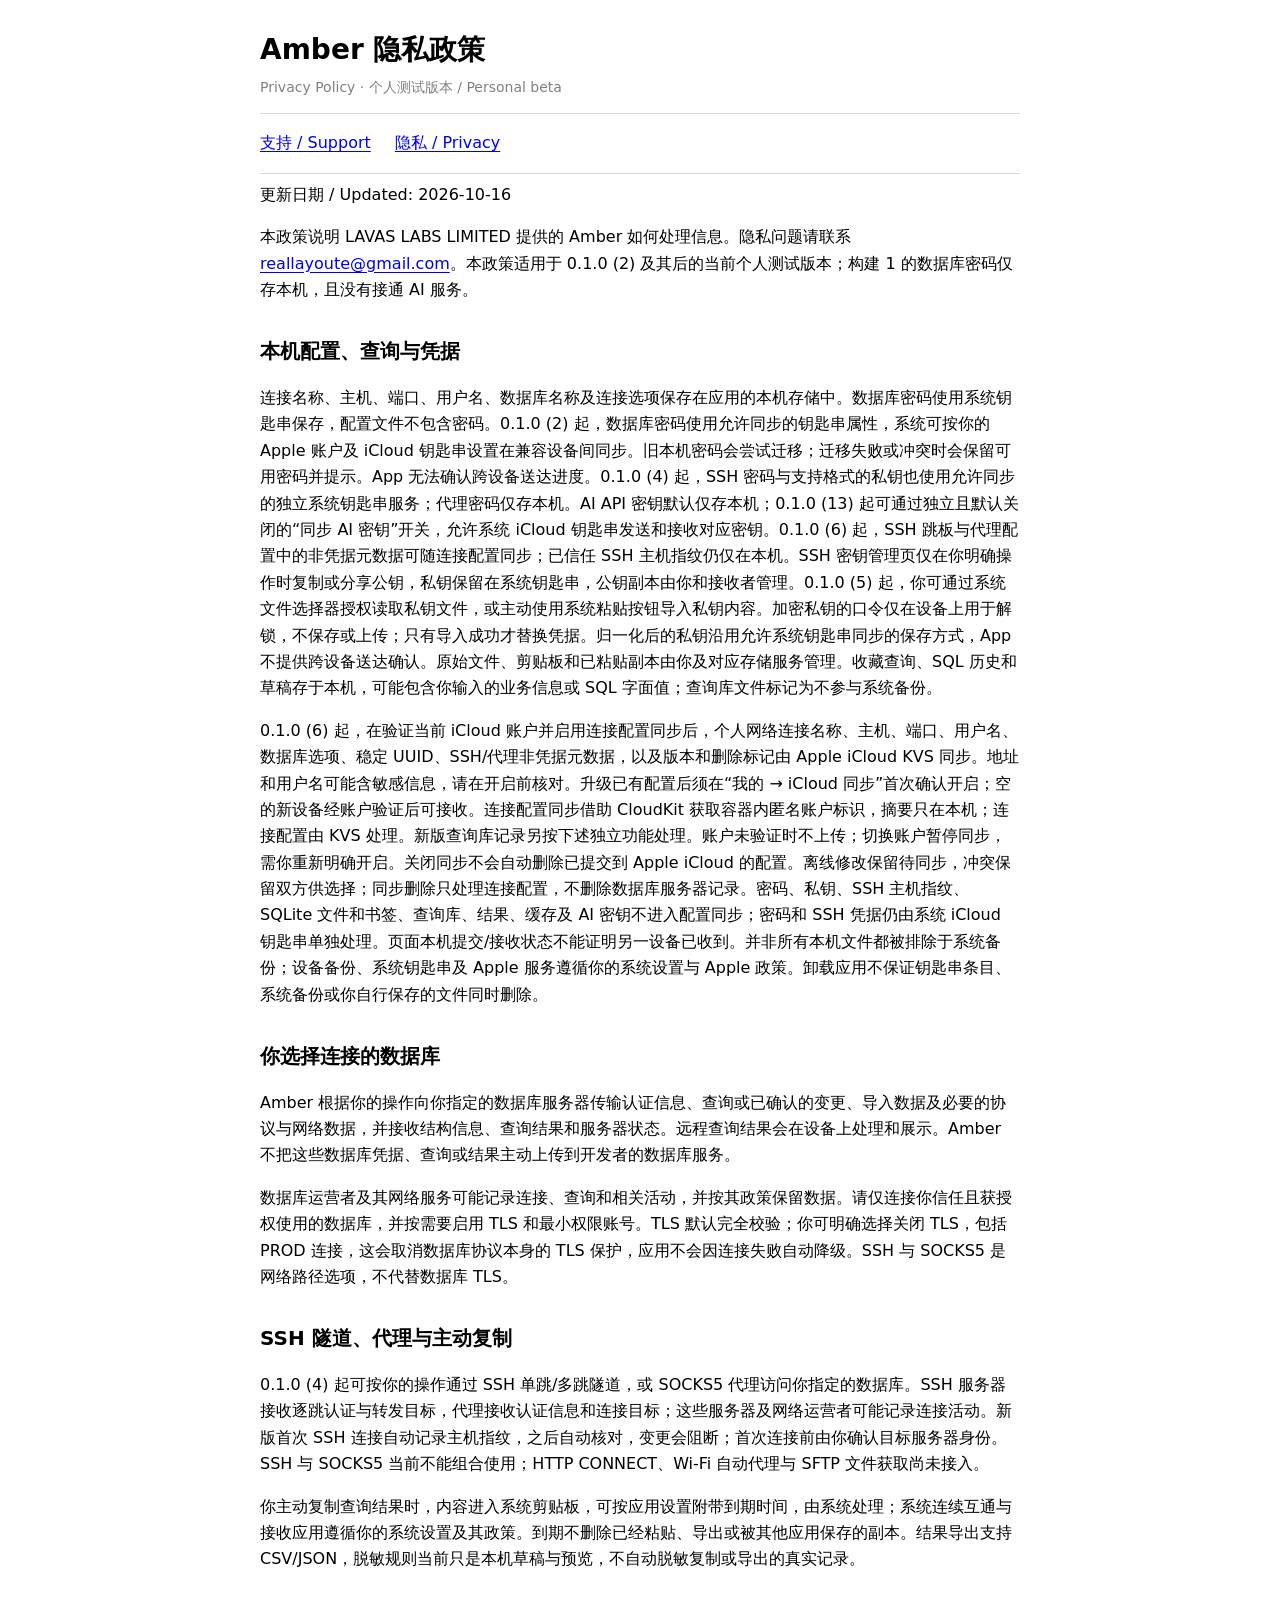
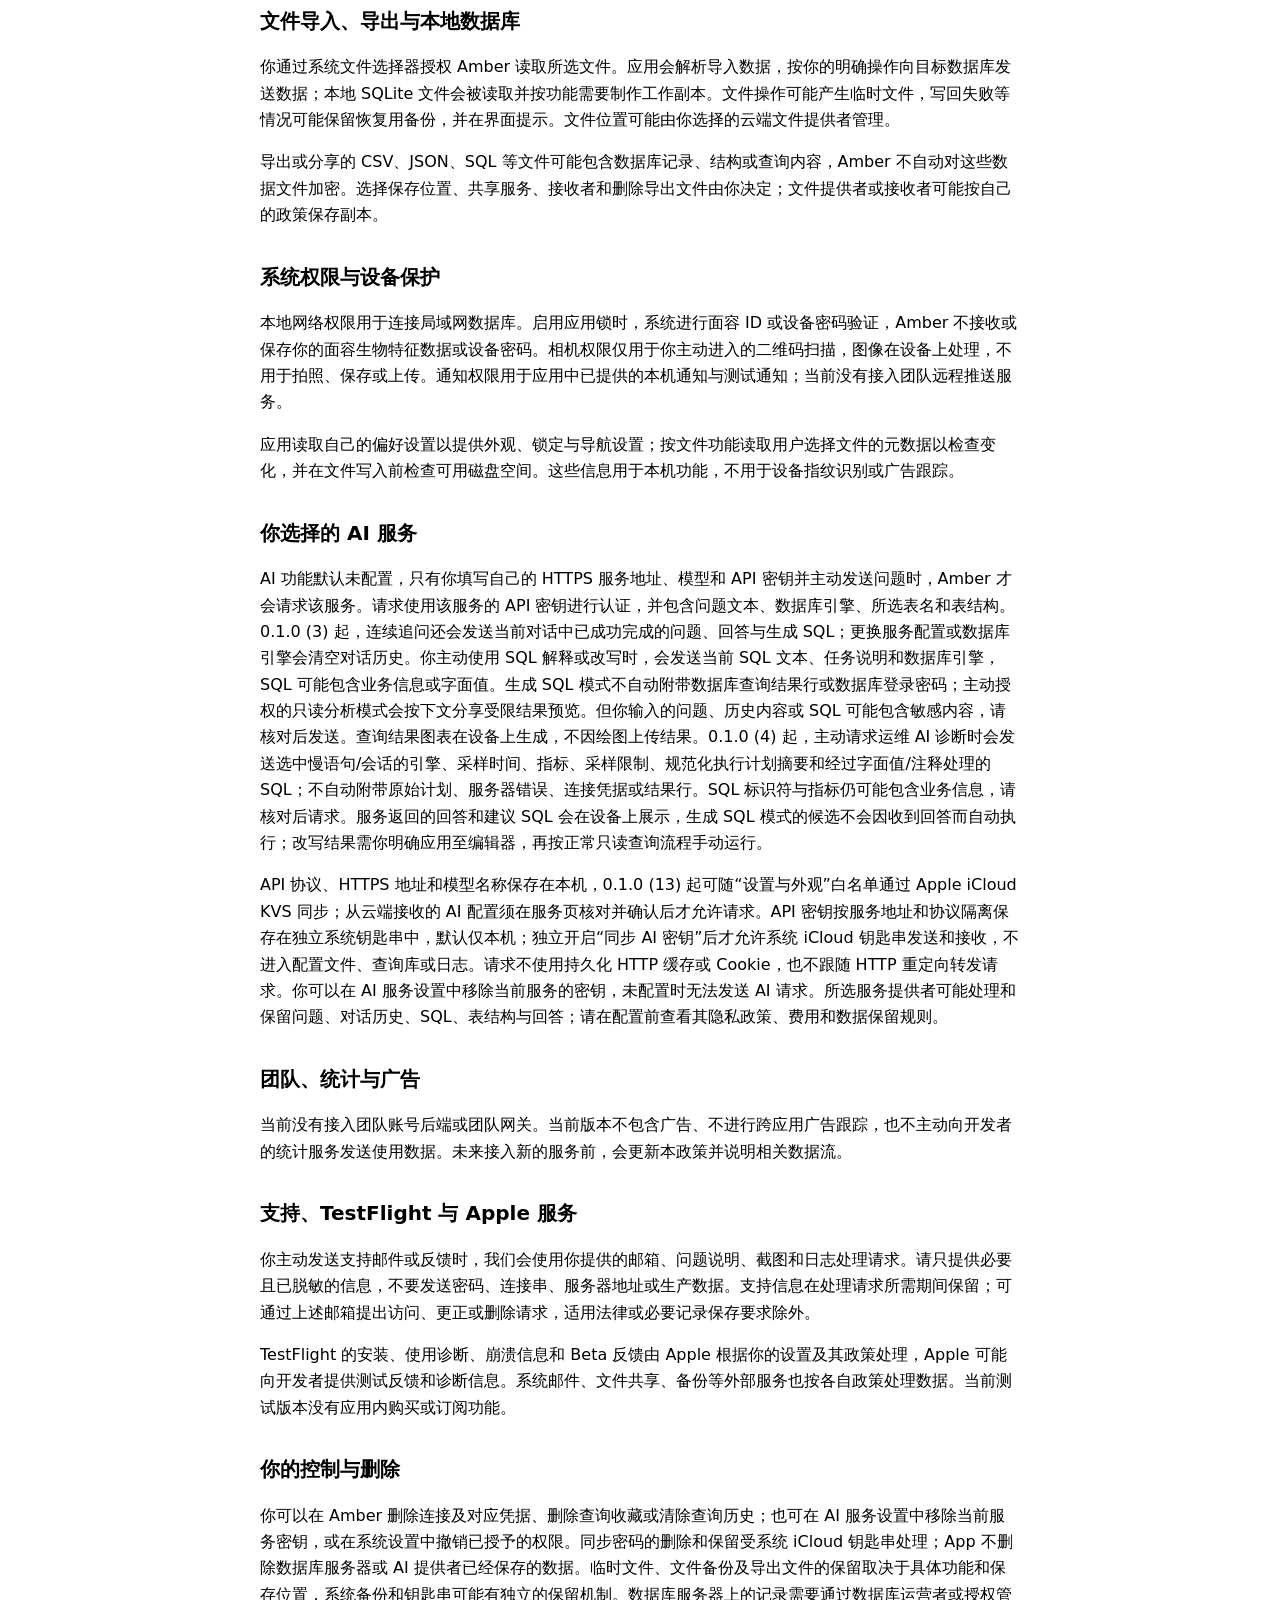
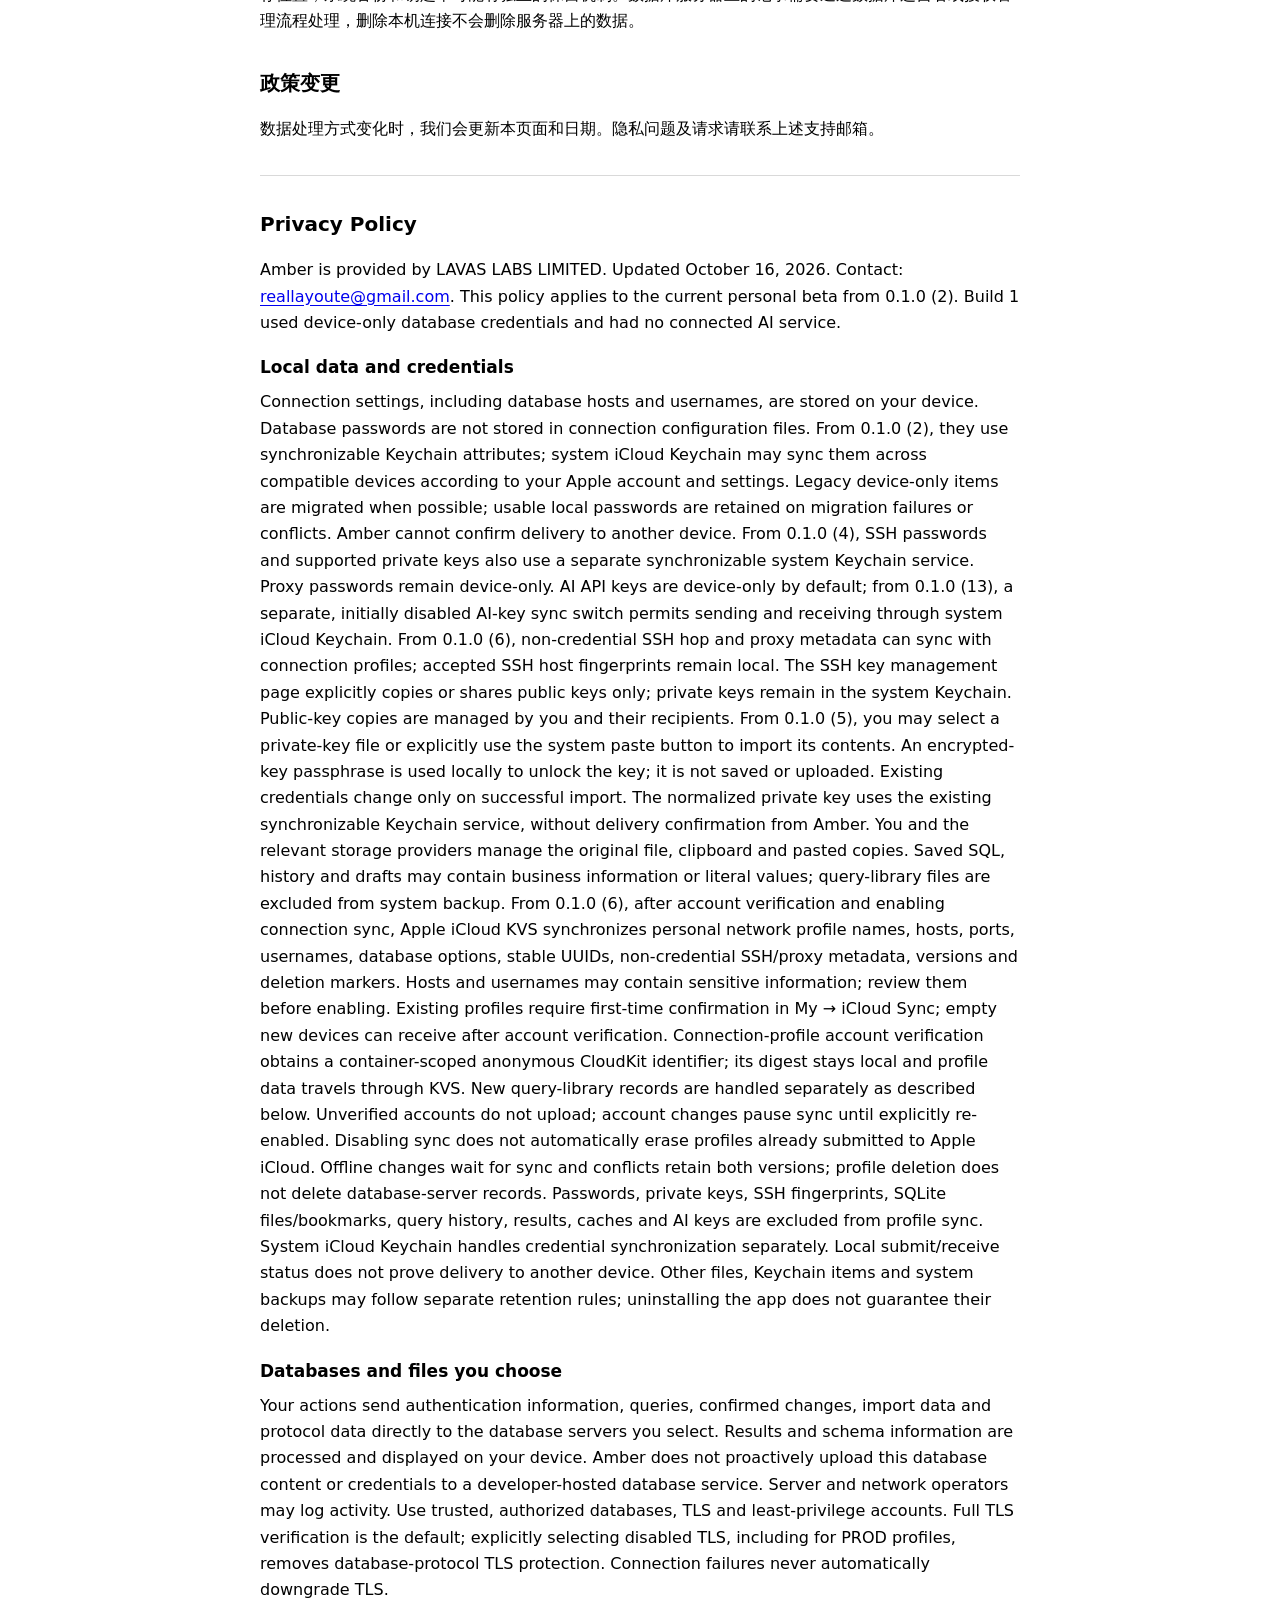
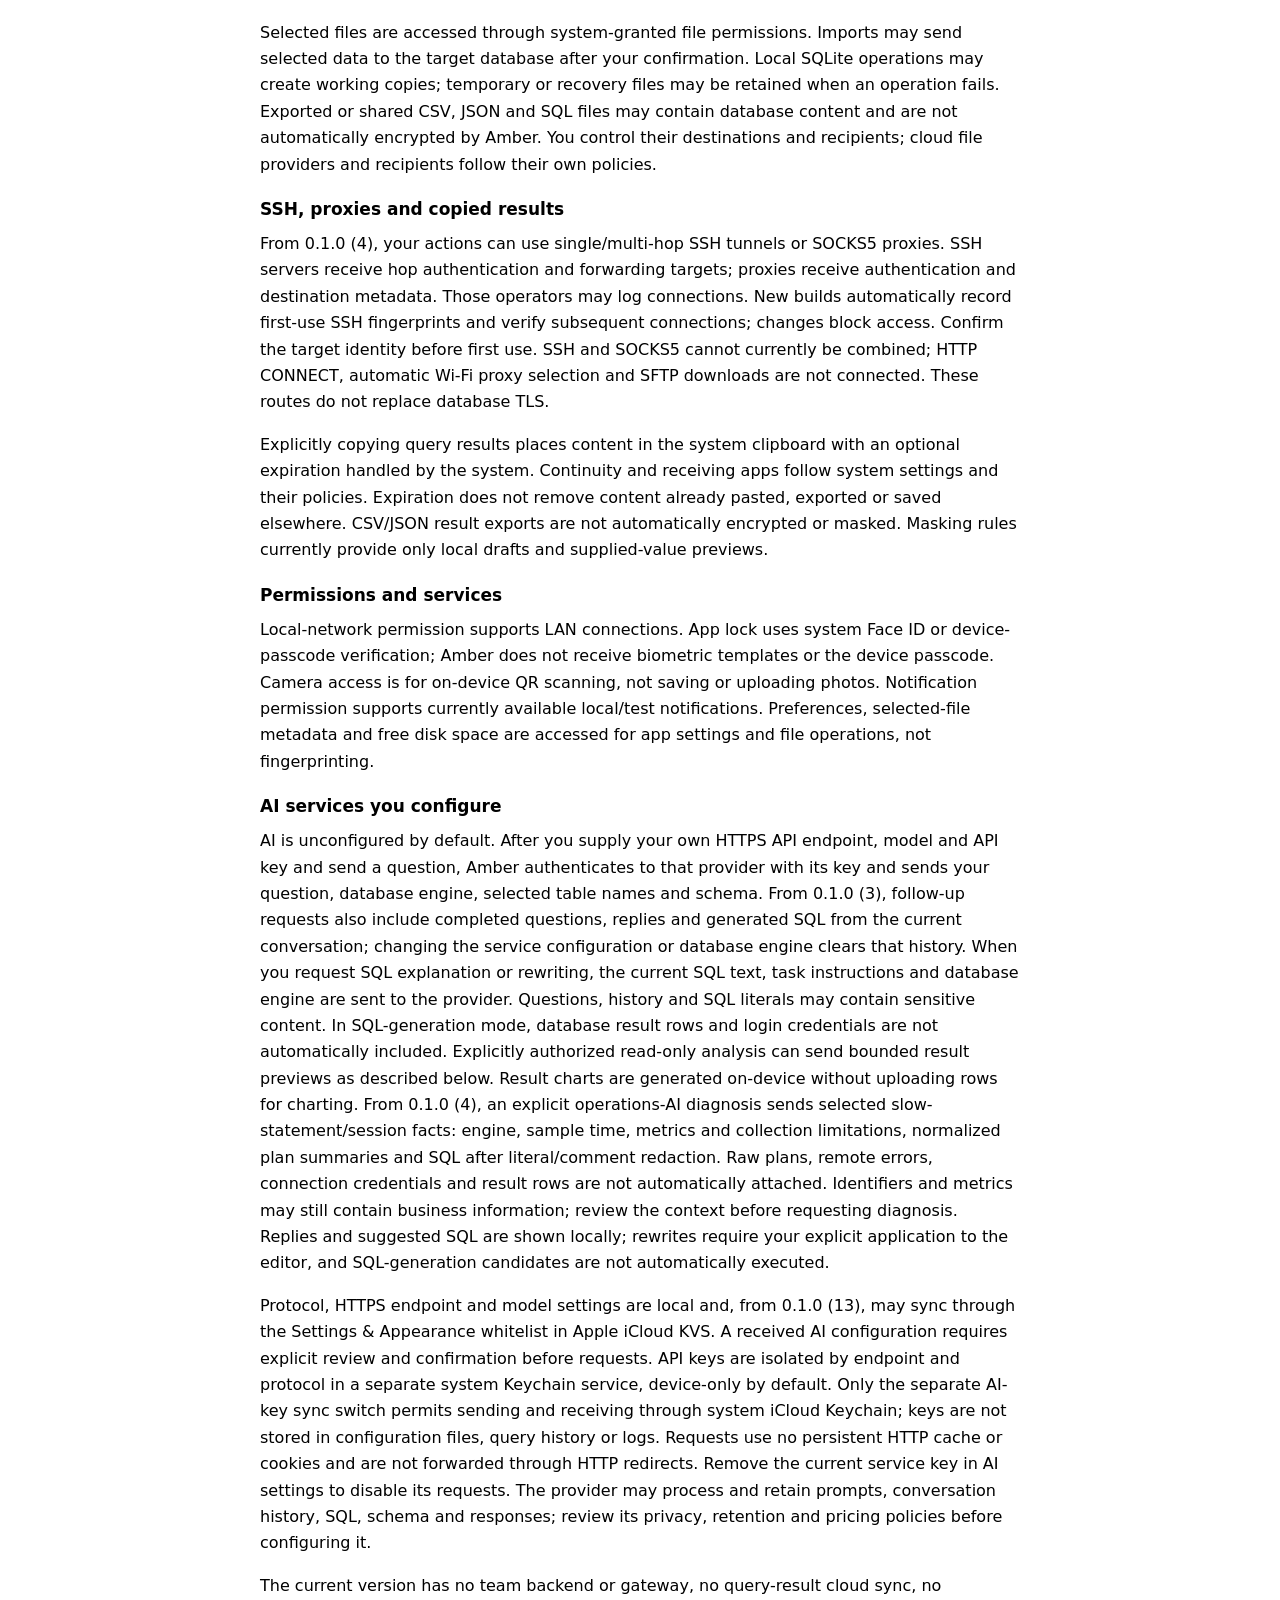
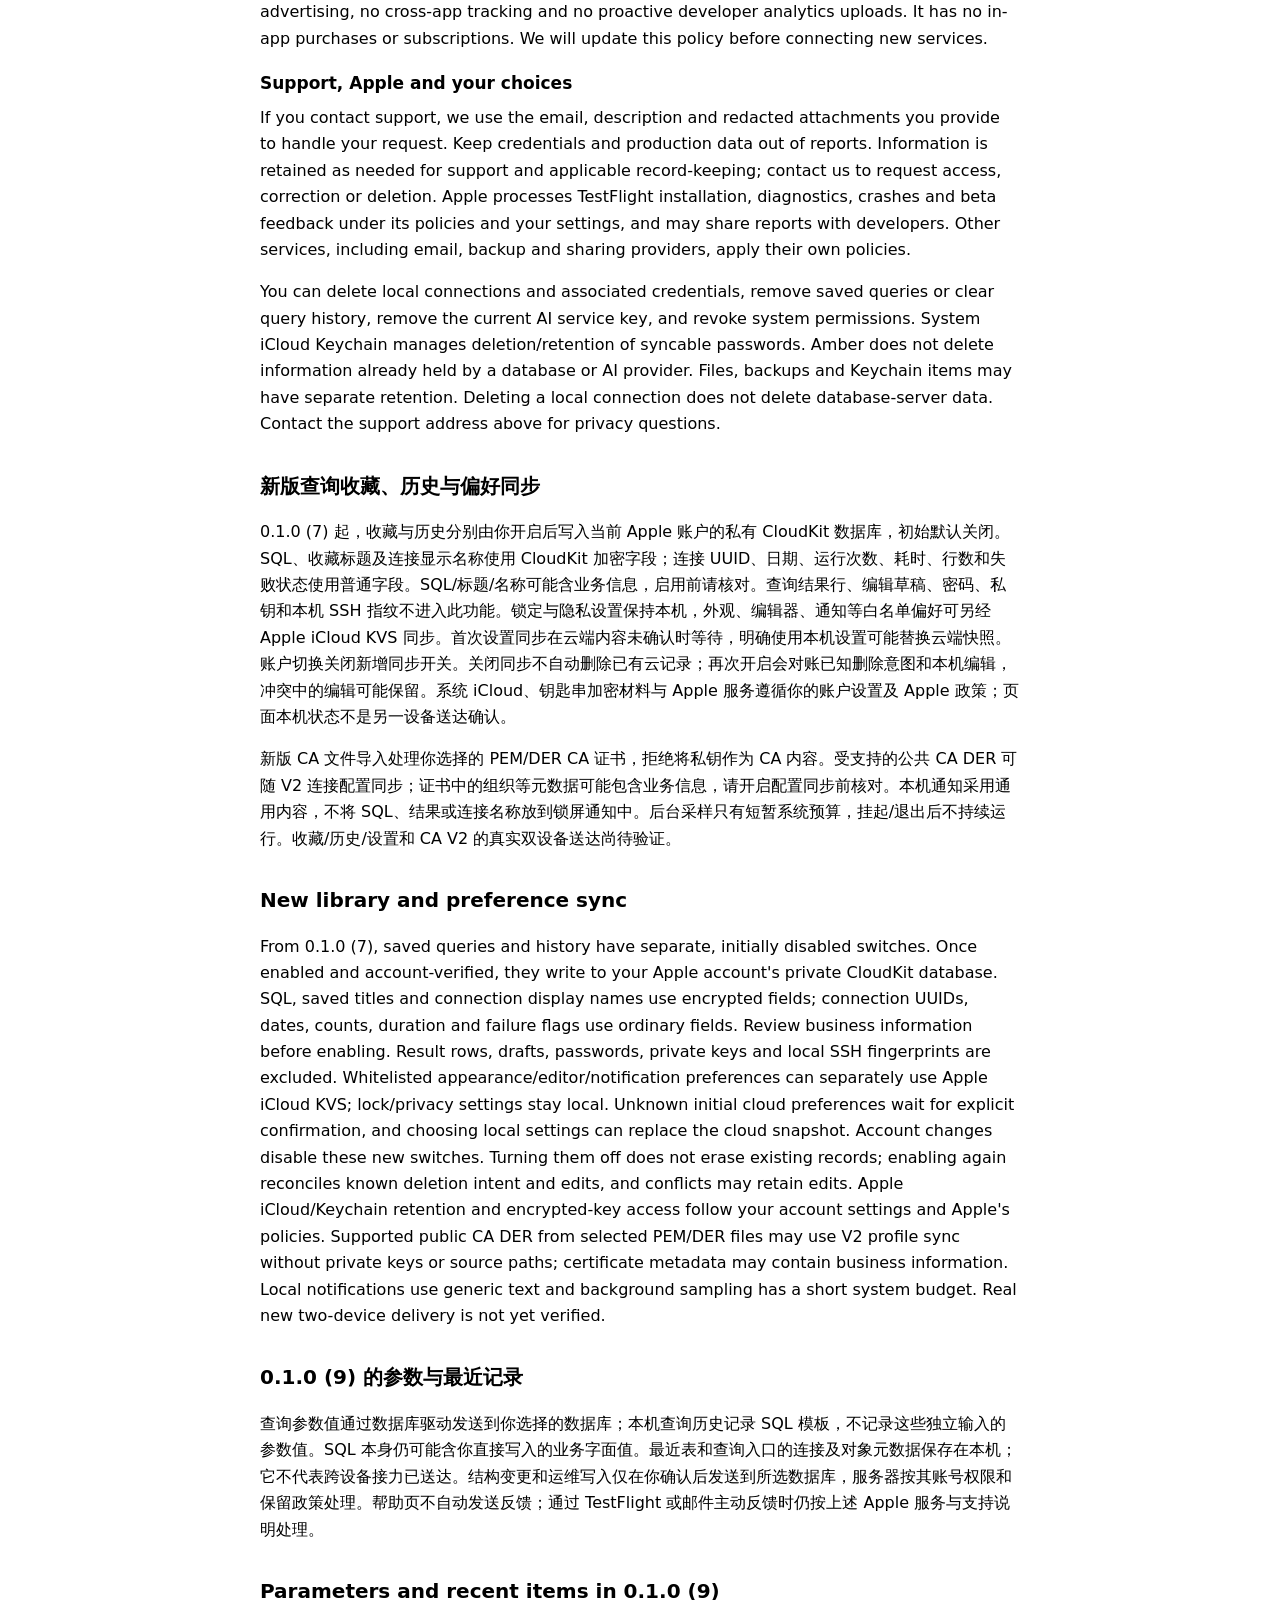
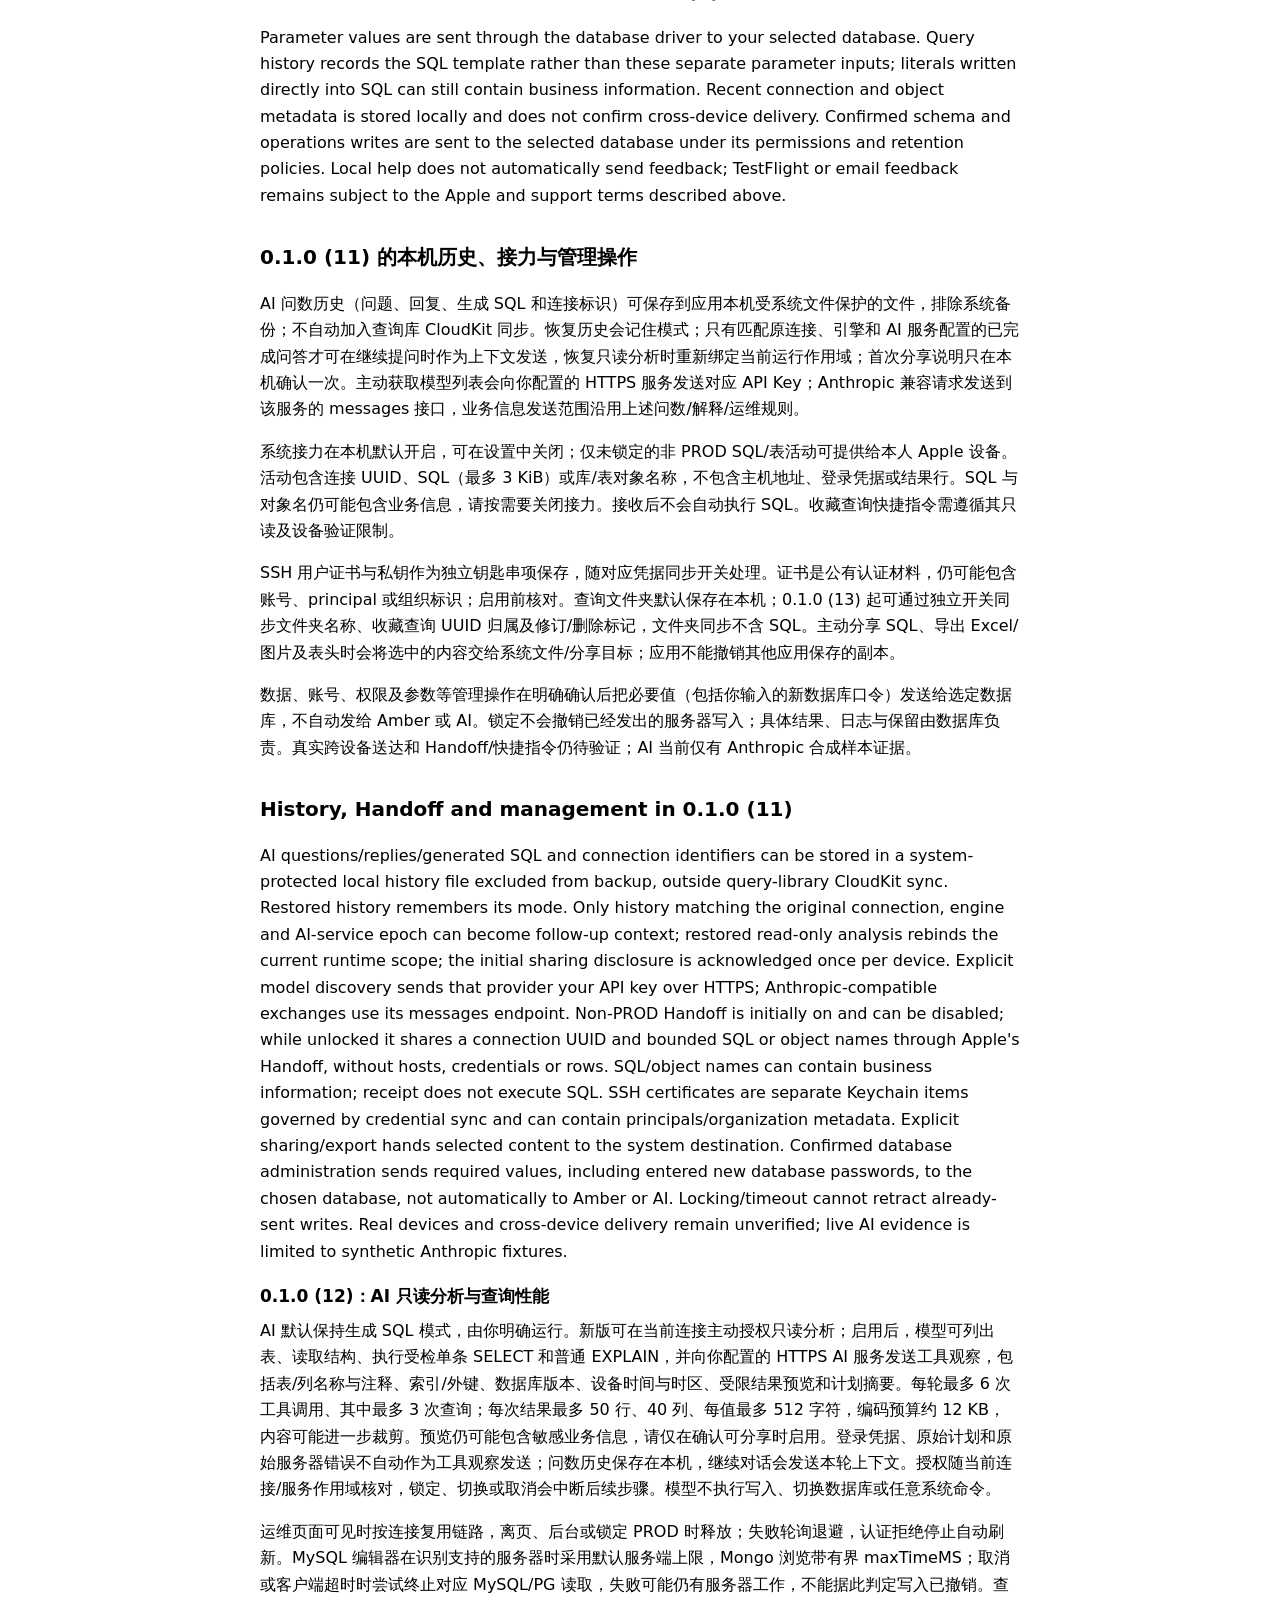
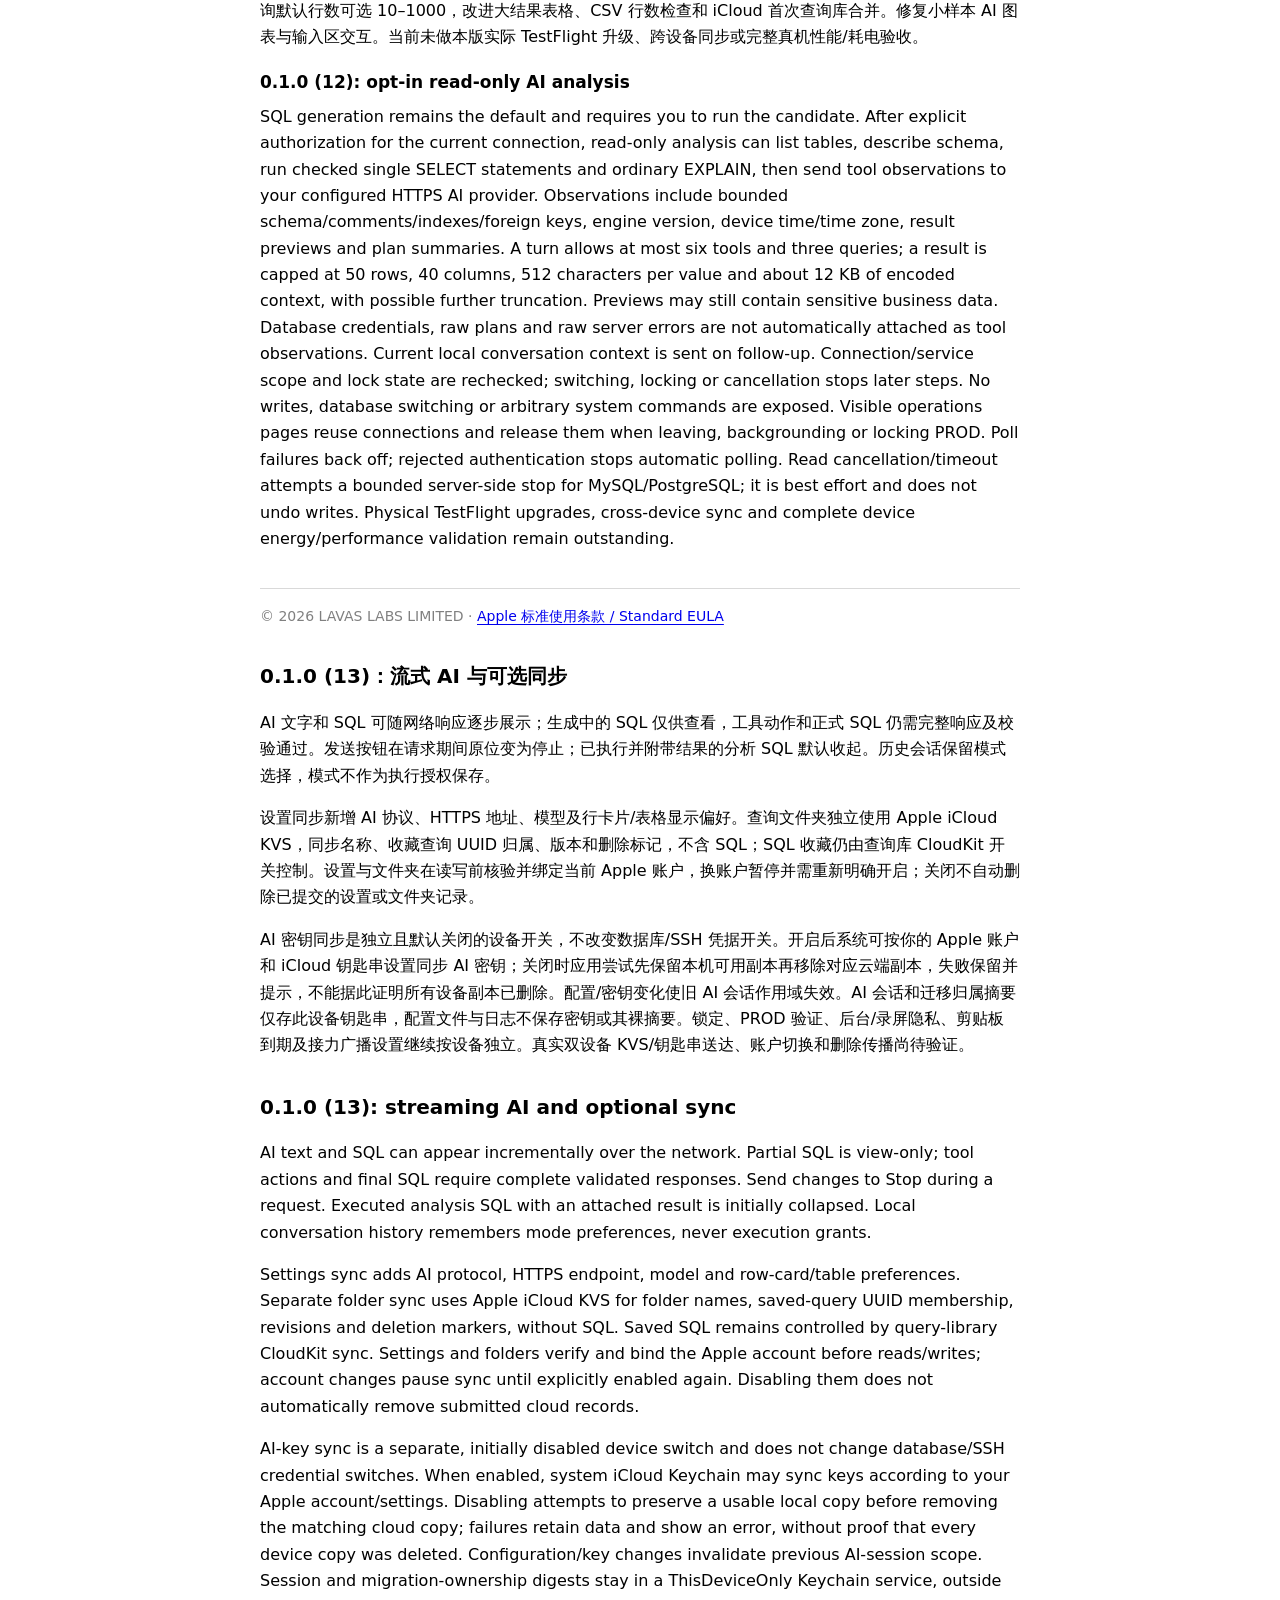
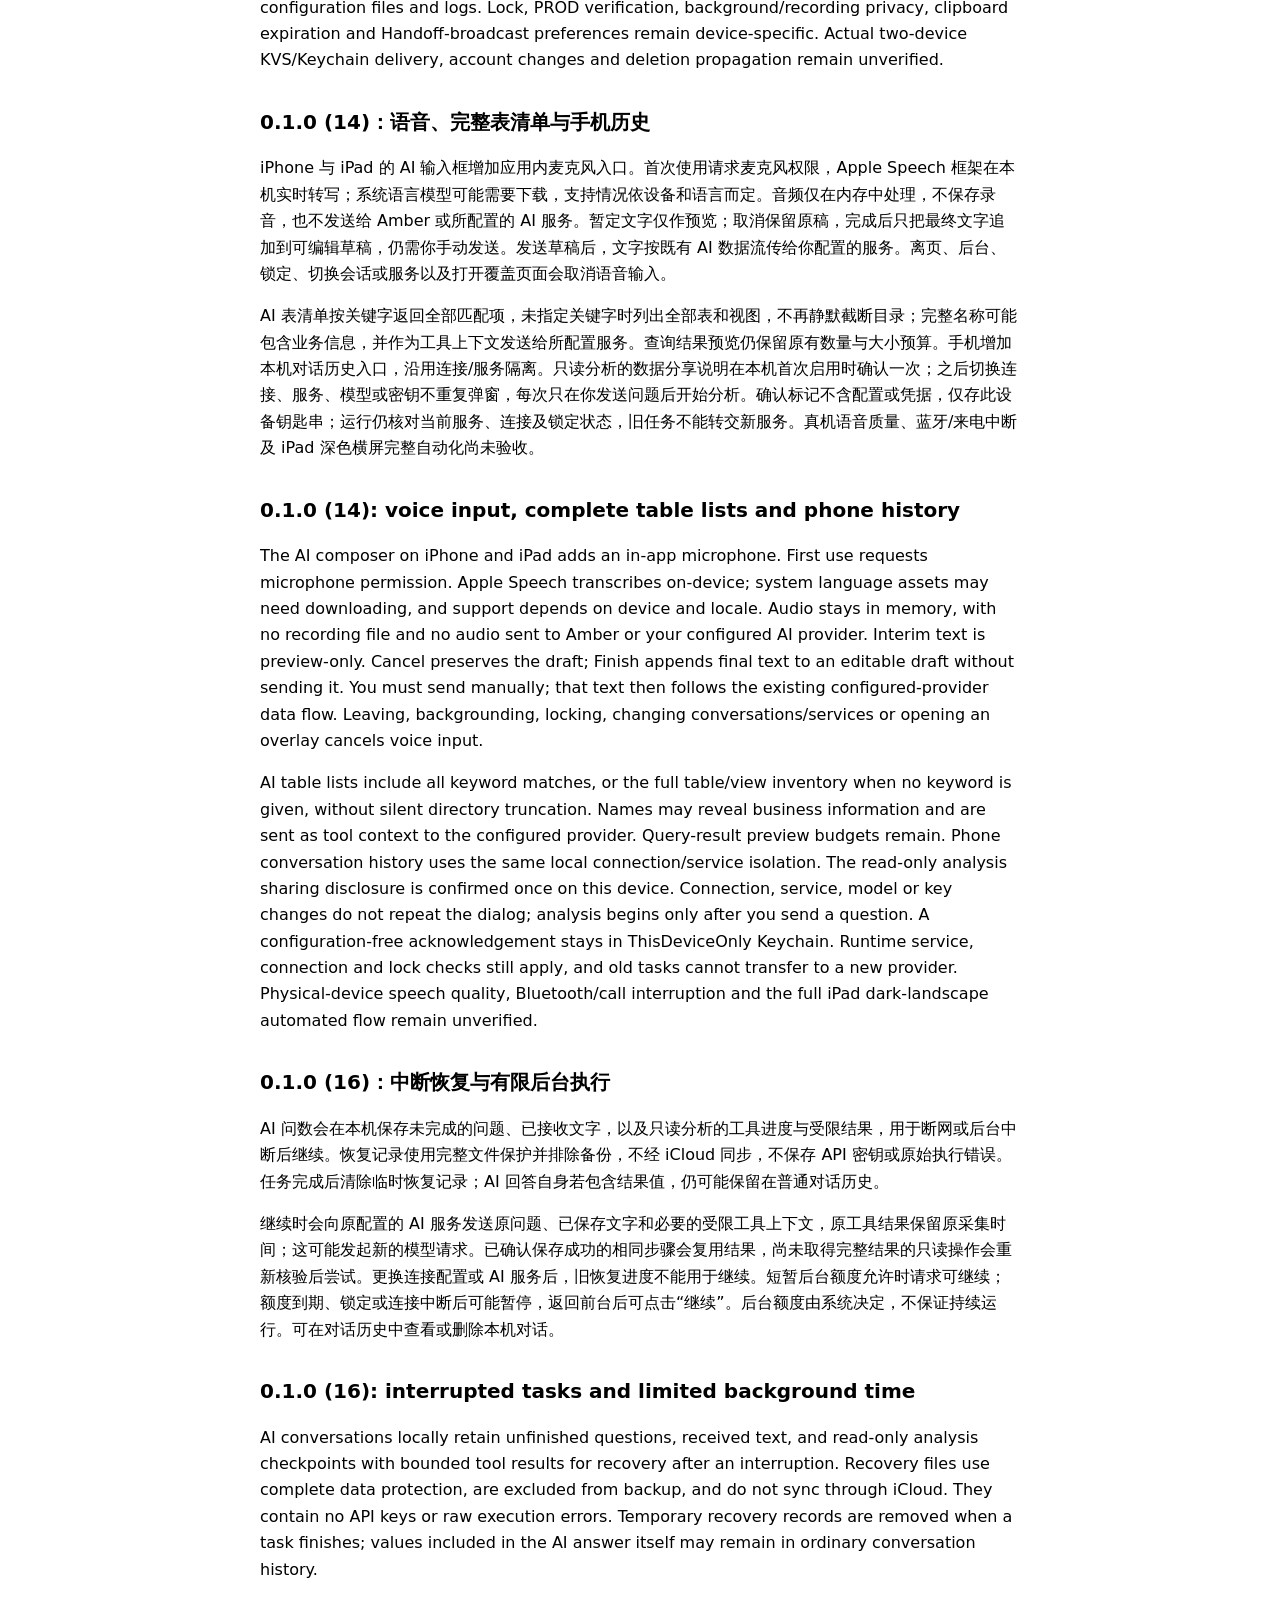
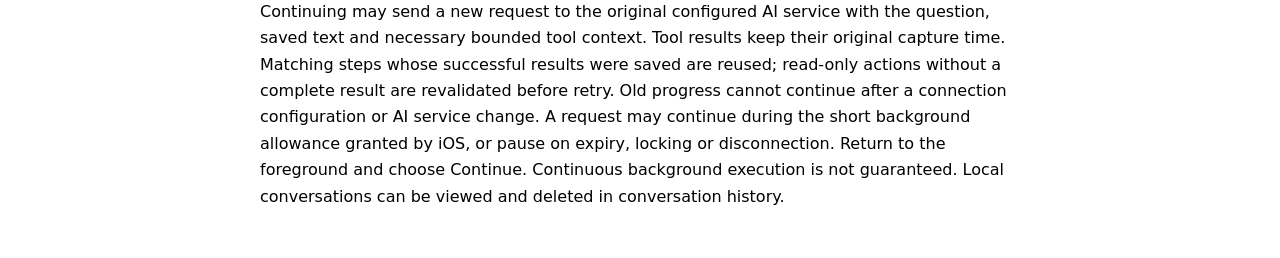
==== commit f7b1a03e: "docs(amber): explain interrupted AI recovery and local checkpoints" ====
--- a/amber/privacy.html
+++ b/amber/privacy.html
@@ -24,4 +24,5 @@
 
 <h2>新版查询收藏、历史与偏好同步</h2><p>0.1.0 (7) 起，收藏与历史分别由你开启后写入当前 Apple 账户的私有 CloudKit 数据库，初始默认关闭。SQL、收藏标题及连接显示名称使用 CloudKit 加密字段；连接 UUID、日期、运行次数、耗时、行数和失败状态使用普通字段。SQL/标题/名称可能含业务信息，启用前请核对。查询结果行、编辑草稿、密码、私钥和本机 SSH 指纹不进入此功能。锁定与隐私设置保持本机，外观、编辑器、通知等白名单偏好可另经 Apple iCloud KVS 同步。首次设置同步在云端内容未确认时等待，明确使用本机设置可能替换云端快照。账户切换关闭新增同步开关。关闭同步不自动删除已有云记录；再次开启会对账已知删除意图和本机编辑，冲突中的编辑可能保留。系统 iCloud、钥匙串加密材料与 Apple 服务遵循你的账户设置及 Apple 政策；页面本机状态不是另一设备送达确认。</p><p>新版 CA 文件导入处理你选择的 PEM/DER CA 证书，拒绝将私钥作为 CA 内容。受支持的公共 CA DER 可随 V2 连接配置同步；证书中的组织等元数据可能包含业务信息，请开启配置同步前核对。本机通知采用通用内容，不将 SQL、结果或连接名称放到锁屏通知中。后台采样只有短暂系统预算，挂起/退出后不持续运行。收藏/历史/设置和 CA V2 的真实双设备送达尚待验证。</p><h2 lang="en">New library and preference sync</h2><p lang="en">From 0.1.0 (7), saved queries and history have separate, initially disabled switches. Once enabled and account-verified, they write to your Apple account's private CloudKit database. SQL, saved titles and connection display names use encrypted fields; connection UUIDs, dates, counts, duration and failure flags use ordinary fields. Review business information before enabling. Result rows, drafts, passwords, private keys and local SSH fingerprints are excluded. Whitelisted appearance/editor/notification preferences can separately use Apple iCloud KVS; lock/privacy settings stay local. Unknown initial cloud preferences wait for explicit confirmation, and choosing local settings can replace the cloud snapshot. Account changes disable these new switches. Turning them off does not erase existing records; enabling again reconciles known deletion intent and edits, and conflicts may retain edits. Apple iCloud/Keychain retention and encrypted-key access follow your account settings and Apple's policies. Supported public CA DER from selected PEM/DER files may use V2 profile sync without private keys or source paths; certificate metadata may contain business information. Local notifications use generic text and background sampling has a short system budget. Real new two-device delivery is not yet verified.</p><h2>0.1.0 (9) 的参数与最近记录</h2><p>查询参数值通过数据库驱动发送到你选择的数据库；本机查询历史记录 SQL 模板，不记录这些独立输入的参数值。SQL 本身仍可能含你直接写入的业务字面值。最近表和查询入口的连接及对象元数据保存在本机；它不代表跨设备接力已送达。结构变更和运维写入仅在你确认后发送到所选数据库，服务器按其账号权限和保留政策处理。帮助页不自动发送反馈；通过 TestFlight 或邮件主动反馈时仍按上述 Apple 服务与支持说明处理。</p><h2 lang="en">Parameters and recent items in 0.1.0 (9)</h2><p lang="en">Parameter values are sent through the database driver to your selected database. Query history records the SQL template rather than these separate parameter inputs; literals written directly into SQL can still contain business information. Recent connection and object metadata is stored locally and does not confirm cross-device delivery. Confirmed schema and operations writes are sent to the selected database under its permissions and retention policies. Local help does not automatically send feedback; TestFlight or email feedback remains subject to the Apple and support terms described above.</p><h2>0.1.0 (11) 的本机历史、接力与管理操作</h2><p>AI 问数历史（问题、回复、生成 SQL 和连接标识）可保存到应用本机受系统文件保护的文件，排除系统备份；不自动加入查询库 CloudKit 同步。恢复历史会记住模式；只有匹配原连接、引擎和 AI 服务配置的已完成问答才可在继续提问时作为上下文发送，恢复只读分析时重新绑定当前运行作用域；首次分享说明只在本机确认一次。主动获取模型列表会向你配置的 HTTPS 服务发送对应 API Key；Anthropic 兼容请求发送到该服务的 messages 接口，业务信息发送范围沿用上述问数/解释/运维规则。</p><p>系统接力在本机默认开启，可在设置中关闭；仅未锁定的非 PROD SQL/表活动可提供给本人 Apple 设备。活动包含连接 UUID、SQL（最多 3 KiB）或库/表对象名称，不包含主机地址、登录凭据或结果行。SQL 与对象名仍可能包含业务信息，请按需要关闭接力。接收后不会自动执行 SQL。收藏查询快捷指令需遵循其只读及设备验证限制。</p><p>SSH 用户证书与私钥作为独立钥匙串项保存，随对应凭据同步开关处理。证书是公有认证材料，仍可能包含账号、principal 或组织标识；启用前核对。查询文件夹默认保存在本机；0.1.0 (13) 起可通过独立开关同步文件夹名称、收藏查询 UUID 归属及修订/删除标记，文件夹同步不含 SQL。主动分享 SQL、导出 Excel/图片及表头时会将选中的内容交给系统文件/分享目标；应用不能撤销其他应用保存的副本。</p><p>数据、账号、权限及参数等管理操作在明确确认后把必要值（包括你输入的新数据库口令）发送给选定数据库，不自动发给 Amber 或 AI。锁定不会撤销已经发出的服务器写入；具体结果、日志与保留由数据库负责。真实跨设备送达和 Handoff/快捷指令仍待验证；AI 当前仅有 Anthropic 合成样本证据。</p><h2 lang="en">History, Handoff and management in 0.1.0 (11)</h2><p lang="en">AI questions/replies/generated SQL and connection identifiers can be stored in a system-protected local history file excluded from backup, outside query-library CloudKit sync. Restored history remembers its mode. Only history matching the original connection, engine and AI-service epoch can become follow-up context; restored read-only analysis rebinds the current runtime scope; the initial sharing disclosure is acknowledged once per device. Explicit model discovery sends that provider your API key over HTTPS; Anthropic-compatible exchanges use its messages endpoint. Non-PROD Handoff is initially on and can be disabled; while unlocked it shares a connection UUID and bounded SQL or object names through Apple's Handoff, without hosts, credentials or rows. SQL/object names can contain business information; receipt does not execute SQL. SSH certificates are separate Keychain items governed by credential sync and can contain principals/organization metadata. Explicit sharing/export hands selected content to the system destination. Confirmed database administration sends required values, including entered new database passwords, to the chosen database, not automatically to Amber or AI. Locking/timeout cannot retract already-sent writes. Real devices and cross-device delivery remain unverified; live AI evidence is limited to synthetic Anthropic fixtures.</p><h3>0.1.0 (12)：AI 只读分析与查询性能</h3><p>AI 默认保持生成 SQL 模式，由你明确运行。新版可在当前连接主动授权只读分析；启用后，模型可列出表、读取结构、执行受检单条 SELECT 和普通 EXPLAIN，并向你配置的 HTTPS AI 服务发送工具观察，包括表/列名称与注释、索引/外键、数据库版本、设备时间与时区、受限结果预览和计划摘要。每轮最多 6 次工具调用、其中最多 3 次查询；每次结果最多 50 行、40 列、每值最多 512 字符，编码预算约 12 KB，内容可能进一步裁剪。预览仍可能包含敏感业务信息，请仅在确认可分享时启用。登录凭据、原始计划和原始服务器错误不自动作为工具观察发送；问数历史保存在本机，继续对话会发送本轮上下文。授权随当前连接/服务作用域核对，锁定、切换或取消会中断后续步骤。模型不执行写入、切换数据库或任意系统命令。</p><p>运维页面可见时按连接复用链路，离页、后台或锁定 PROD 时释放；失败轮询退避，认证拒绝停止自动刷新。MySQL 编辑器在识别支持的服务器时采用默认服务端上限，Mongo 浏览带有界 maxTimeMS；取消或客户端超时时尝试终止对应 MySQL/PG 读取，失败可能仍有服务器工作，不能据此判定写入已撤销。查询默认行数可选 10–1000，改进大结果表格、CSV 行数检查和 iCloud 首次查询库合并。修复小样本 AI 图表与输入区交互。当前未做本版实际 TestFlight 升级、跨设备同步或完整真机性能/耗电验收。</p><h3 lang="en">0.1.0 (12): opt-in read-only AI analysis</h3><p lang="en">SQL generation remains the default and requires you to run the candidate. After explicit authorization for the current connection, read-only analysis can list tables, describe schema, run checked single SELECT statements and ordinary EXPLAIN, then send tool observations to your configured HTTPS AI provider. Observations include bounded schema/comments/indexes/foreign keys, engine version, device time/time zone, result previews and plan summaries. A turn allows at most six tools and three queries; a result is capped at 50 rows, 40 columns, 512 characters per value and about 12 KB of encoded context, with possible further truncation. Previews may still contain sensitive business data. Database credentials, raw plans and raw server errors are not automatically attached as tool observations. Current local conversation context is sent on follow-up. Connection/service scope and lock state are rechecked; switching, locking or cancellation stops later steps. No writes, database switching or arbitrary system commands are exposed. Visible operations pages reuse connections and release them when leaving, backgrounding or locking PROD. Poll failures back off; rejected authentication stops automatic polling. Read cancellation/timeout attempts a bounded server-side stop for MySQL/PostgreSQL; it is best effort and does not undo writes. Physical TestFlight upgrades, cross-device sync and complete device energy/performance validation remain outstanding.</p><footer>© 2026 LAVAS LABS LIMITED · <a href="https://www.apple.com/legal/internet-services/itunes/dev/stdeula/">Apple 标准使用条款 / Standard EULA</a></footer><h2>0.1.0 (13)：流式 AI 与可选同步</h2><p>AI 文字和 SQL 可随网络响应逐步展示；生成中的 SQL 仅供查看，工具动作和正式 SQL 仍需完整响应及校验通过。发送按钮在请求期间原位变为停止；已执行并附带结果的分析 SQL 默认收起。历史会话保留模式选择，模式不作为执行授权保存。</p><p>设置同步新增 AI 协议、HTTPS 地址、模型及行卡片/表格显示偏好。查询文件夹独立使用 Apple iCloud KVS，同步名称、收藏查询 UUID 归属、版本和删除标记，不含 SQL；SQL 收藏仍由查询库 CloudKit 开关控制。设置与文件夹在读写前核验并绑定当前 Apple 账户，换账户暂停并需重新明确开启；关闭不自动删除已提交的设置或文件夹记录。</p><p>AI 密钥同步是独立且默认关闭的设备开关，不改变数据库/SSH 凭据开关。开启后系统可按你的 Apple 账户和 iCloud 钥匙串设置同步 AI 密钥；关闭时应用尝试先保留本机可用副本再移除对应云端副本，失败保留并提示，不能据此证明所有设备副本已删除。配置/密钥变化使旧 AI 会话作用域失效。AI 会话和迁移归属摘要仅存此设备钥匙串，配置文件与日志不保存密钥或其裸摘要。锁定、PROD 验证、后台/录屏隐私、剪贴板到期及接力广播设置继续按设备独立。真实双设备 KVS/钥匙串送达、账户切换和删除传播尚待验证。</p><h2 lang="en">0.1.0 (13): streaming AI and optional sync</h2><div lang="en"><p>AI text and SQL can appear incrementally over the network. Partial SQL is view-only; tool actions and final SQL require complete validated responses. Send changes to Stop during a request. Executed analysis SQL with an attached result is initially collapsed. Local conversation history remembers mode preferences, never execution grants.</p><p>Settings sync adds AI protocol, HTTPS endpoint, model and row-card/table preferences. Separate folder sync uses Apple iCloud KVS for folder names, saved-query UUID membership, revisions and deletion markers, without SQL. Saved SQL remains controlled by query-library CloudKit sync. Settings and folders verify and bind the Apple account before reads/writes; account changes pause sync until explicitly enabled again. Disabling them does not automatically remove submitted cloud records.</p><p>AI-key sync is a separate, initially disabled device switch and does not change database/SSH credential switches. When enabled, system iCloud Keychain may sync keys according to your Apple account/settings. Disabling attempts to preserve a usable local copy before removing the matching cloud copy; failures retain data and show an error, without proof that every device copy was deleted. Configuration/key changes invalidate previous AI-session scope. Session and migration-ownership digests stay in a ThisDeviceOnly Keychain service, outside configuration files and logs. Lock, PROD verification, background/recording privacy, clipboard expiration and Handoff-broadcast preferences remain device-specific. Actual two-device KVS/Keychain delivery, account changes and deletion propagation remain unverified.</p></div>
 <h2>0.1.0 (14)：语音、完整表清单与手机历史</h2><p>iPhone 与 iPad 的 AI 输入框增加应用内麦克风入口。首次使用请求麦克风权限，Apple Speech 框架在本机实时转写；系统语言模型可能需要下载，支持情况依设备和语言而定。音频仅在内存中处理，不保存录音，也不发送给 Amber 或所配置的 AI 服务。暂定文字仅作预览；取消保留原稿，完成后只把最终文字追加到可编辑草稿，仍需你手动发送。发送草稿后，文字按既有 AI 数据流传给你配置的服务。离页、后台、锁定、切换会话或服务以及打开覆盖页面会取消语音输入。</p><p>AI 表清单按关键字返回全部匹配项，未指定关键字时列出全部表和视图，不再静默截断目录；完整名称可能包含业务信息，并作为工具上下文发送给所配置服务。查询结果预览仍保留原有数量与大小预算。手机增加本机对话历史入口，沿用连接/服务隔离。只读分析的数据分享说明在本机首次启用时确认一次；之后切换连接、服务、模型或密钥不重复弹窗，每次只在你发送问题后开始分析。确认标记不含配置或凭据，仅存此设备钥匙串；运行仍核对当前服务、连接及锁定状态，旧任务不能转交新服务。真机语音质量、蓝牙/来电中断及 iPad 深色横屏完整自动化尚未验收。</p><h2 lang="en">0.1.0 (14): voice input, complete table lists and phone history</h2><div lang="en"><p>The AI composer on iPhone and iPad adds an in-app microphone. First use requests microphone permission. Apple Speech transcribes on-device; system language assets may need downloading, and support depends on device and locale. Audio stays in memory, with no recording file and no audio sent to Amber or your configured AI provider. Interim text is preview-only. Cancel preserves the draft; Finish appends final text to an editable draft without sending it. You must send manually; that text then follows the existing configured-provider data flow. Leaving, backgrounding, locking, changing conversations/services or opening an overlay cancels voice input.</p><p>AI table lists include all keyword matches, or the full table/view inventory when no keyword is given, without silent directory truncation. Names may reveal business information and are sent as tool context to the configured provider. Query-result preview budgets remain. Phone conversation history uses the same local connection/service isolation. The read-only analysis sharing disclosure is confirmed once on this device. Connection, service, model or key changes do not repeat the dialog; analysis begins only after you send a question. A configuration-free acknowledgement stays in ThisDeviceOnly Keychain. Runtime service, connection and lock checks still apply, and old tasks cannot transfer to a new provider. Physical-device speech quality, Bluetooth/call interruption and the full iPad dark-landscape automated flow remain unverified.</p></div>
+<h2>0.1.0 (16)：中断恢复与有限后台执行</h2><p>AI 问数会在本机保存未完成的问题、已接收文字，以及只读分析的工具进度与受限结果，用于断网或后台中断后继续。恢复记录使用完整文件保护并排除备份，不经 iCloud 同步，不保存 API 密钥或原始执行错误。任务完成后清除临时恢复记录；AI 回答自身若包含结果值，仍可能保留在普通对话历史。</p><p>继续时会向原配置的 AI 服务发送原问题、已保存文字和必要的受限工具上下文，原工具结果保留原采集时间；这可能发起新的模型请求。已确认保存成功的相同步骤会复用结果，尚未取得完整结果的只读操作会重新核验后尝试。更换连接配置或 AI 服务后，旧恢复进度不能用于继续。短暂后台额度允许时请求可继续；额度到期、锁定或连接中断后可能暂停，返回前台后可点击“继续”。后台额度由系统决定，不保证持续运行。可在对话历史中查看或删除本机对话。</p><h2 lang="en">0.1.0 (16): interrupted tasks and limited background time</h2><div lang="en"><p>AI conversations locally retain unfinished questions, received text, and read-only analysis checkpoints with bounded tool results for recovery after an interruption. Recovery files use complete data protection, are excluded from backup, and do not sync through iCloud. They contain no API keys or raw execution errors. Temporary recovery records are removed when a task finishes; values included in the AI answer itself may remain in ordinary conversation history.</p><p>Continuing may send a new request to the original configured AI service with the question, saved text and necessary bounded tool context. Tool results keep their original capture time. Matching steps whose successful results were saved are reused; read-only actions without a complete result are revalidated before retry. Old progress cannot continue after a connection configuration or AI service change. A request may continue during the short background allowance granted by iOS, or pause on expiry, locking or disconnection. Return to the foreground and choose Continue. Continuous background execution is not guaranteed. Local conversations can be viewed and deleted in conversation history.</p></div>
 </main></body></html>
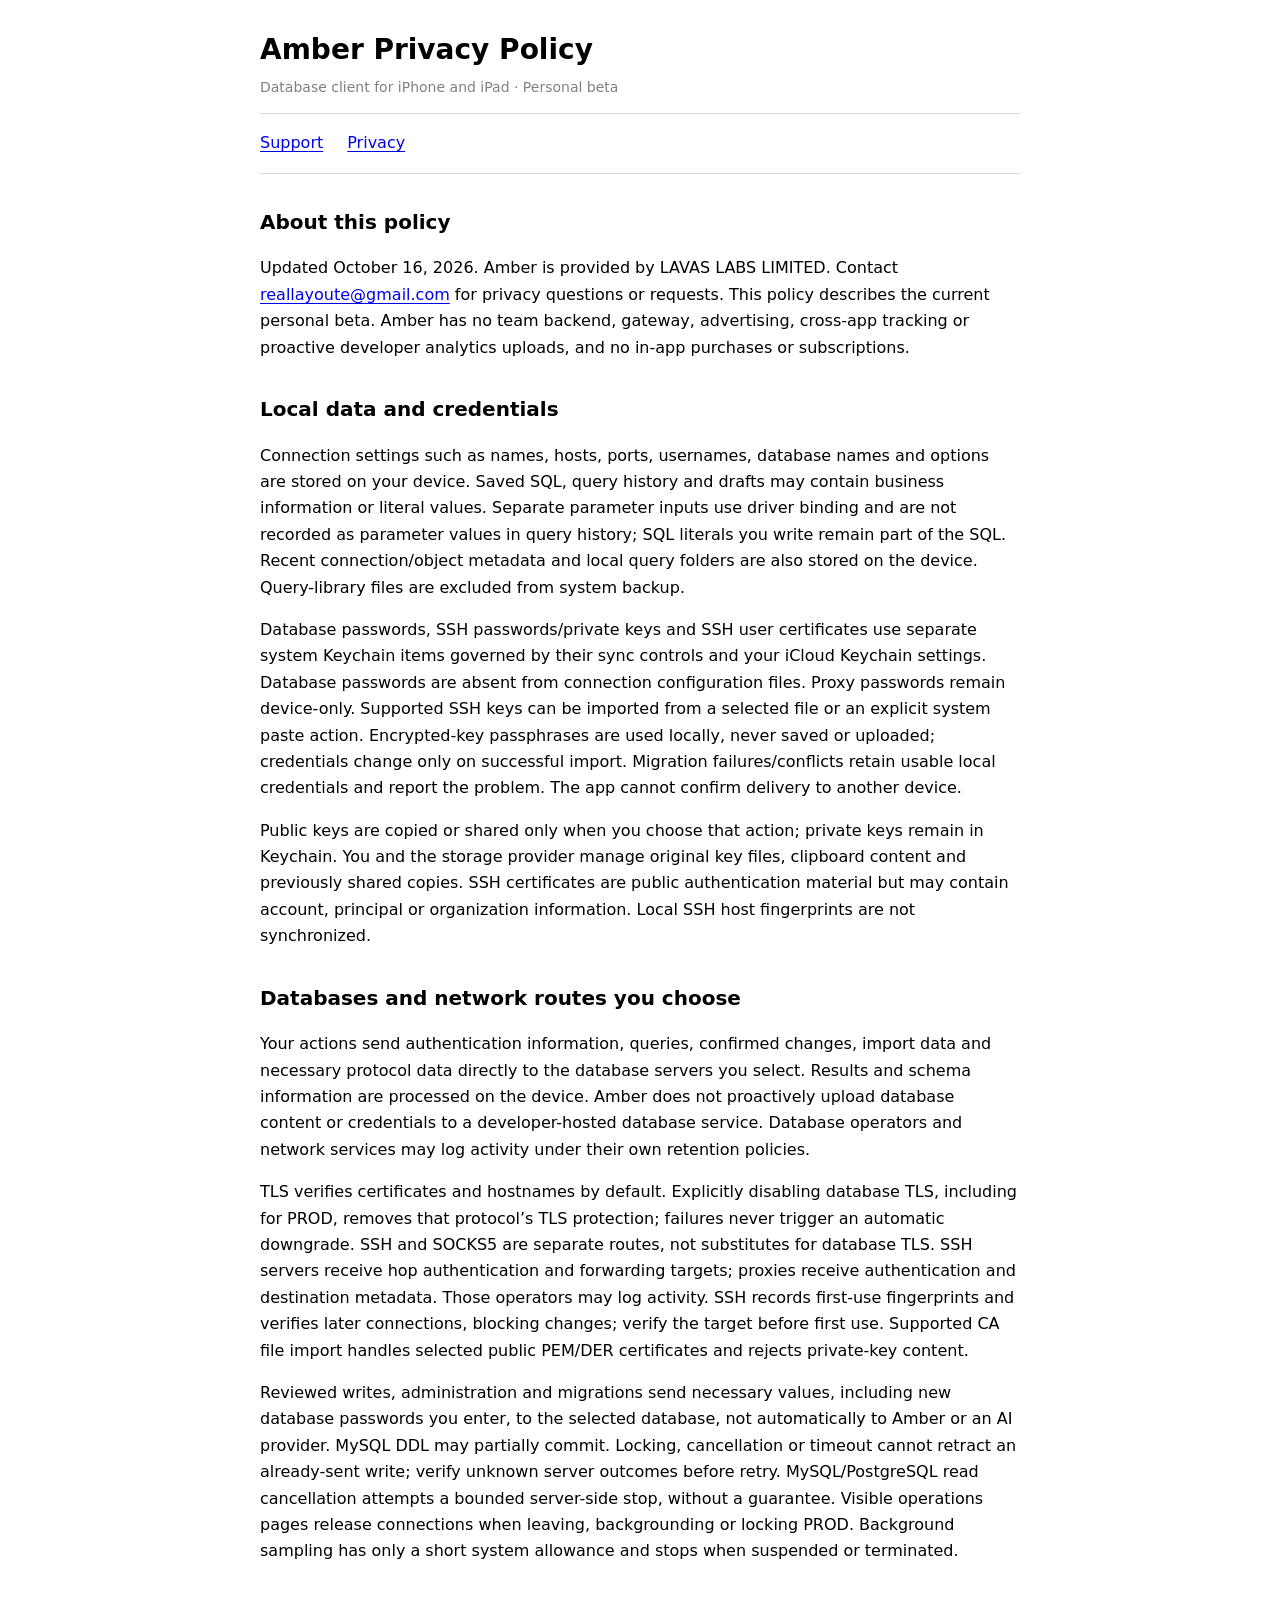
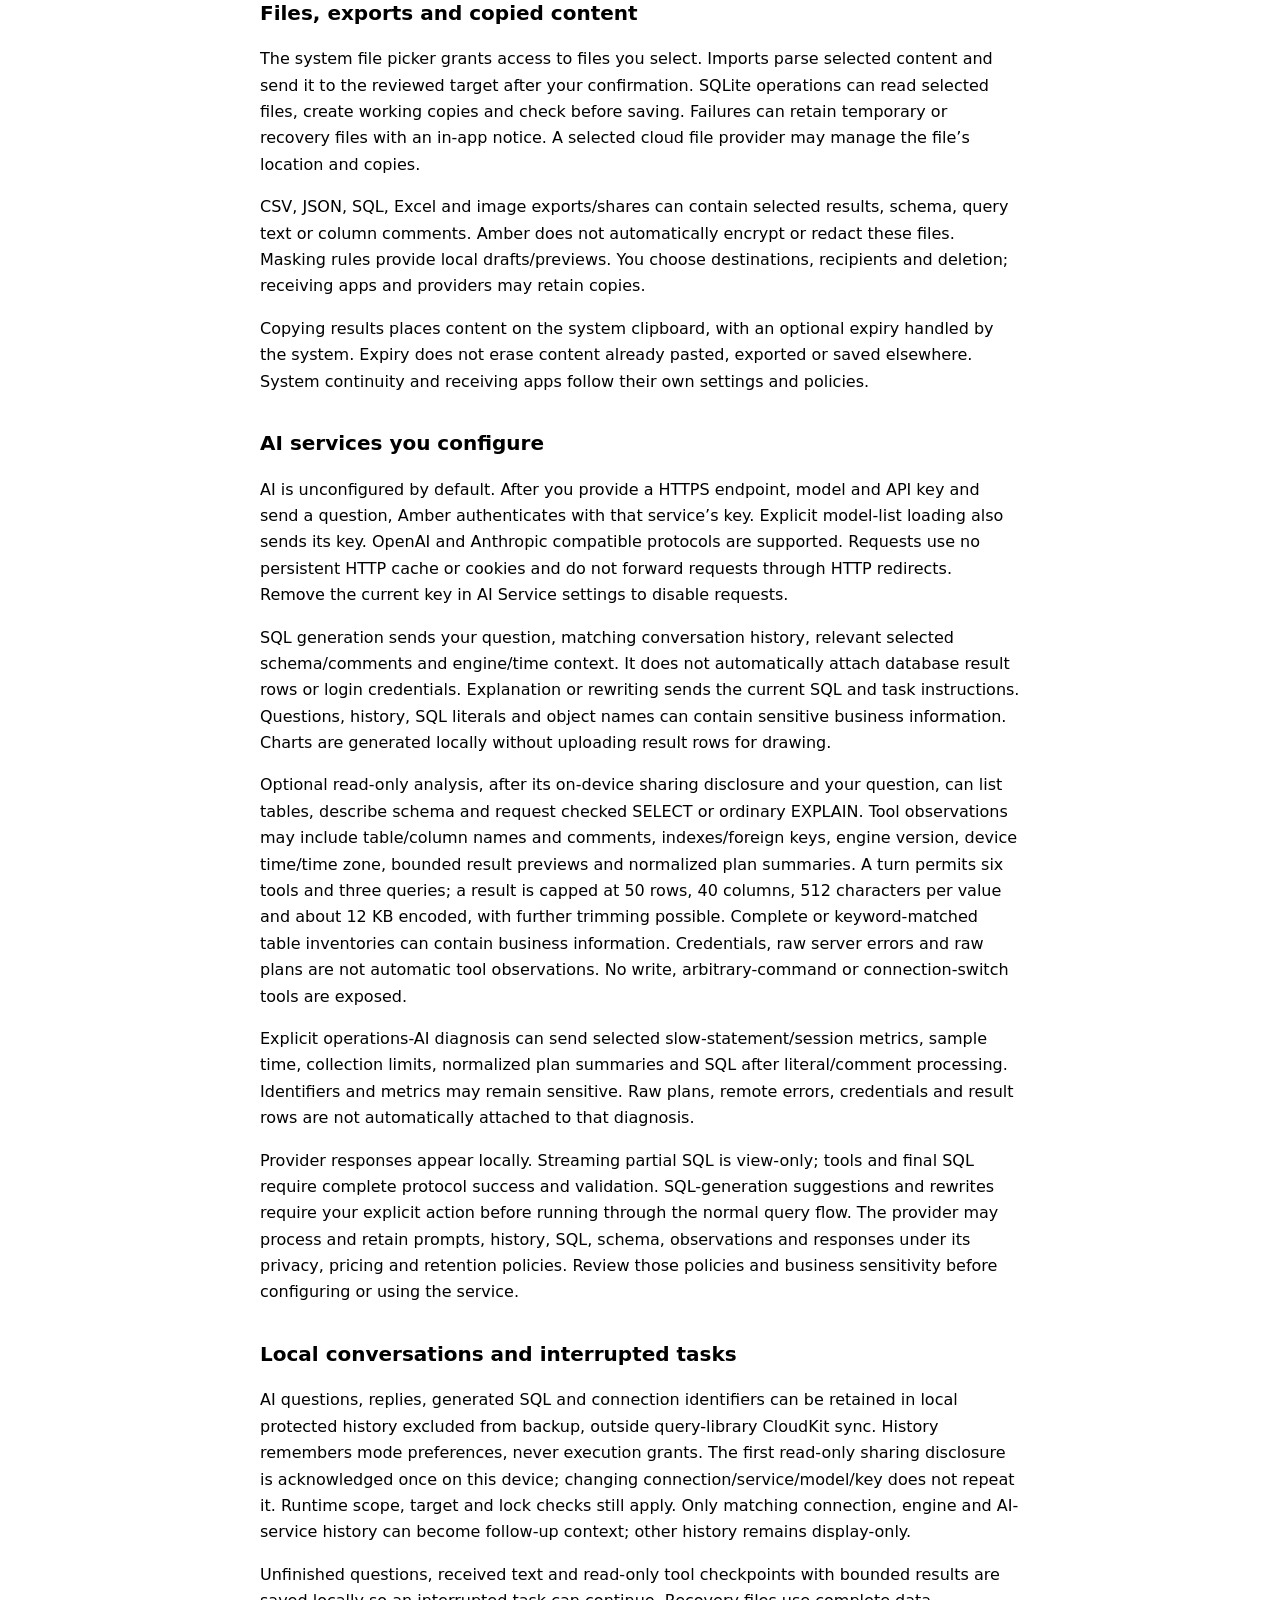
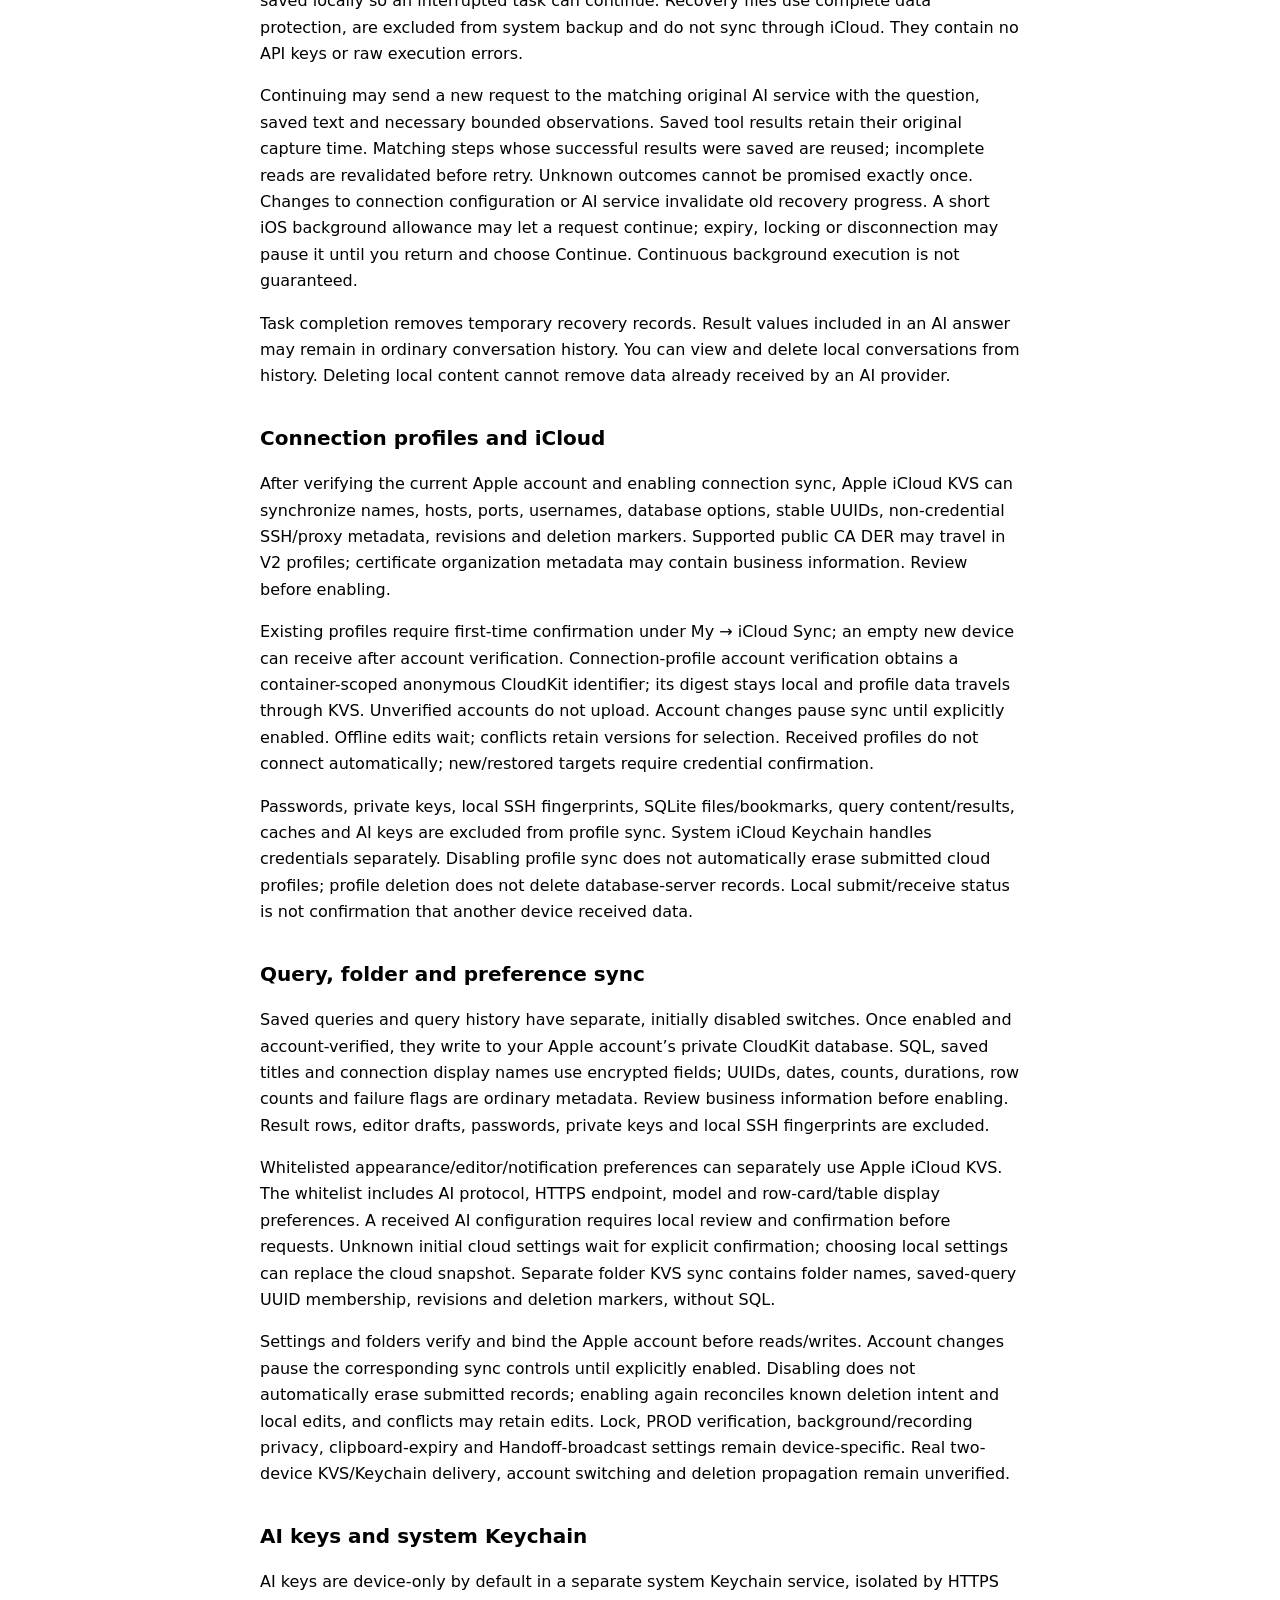
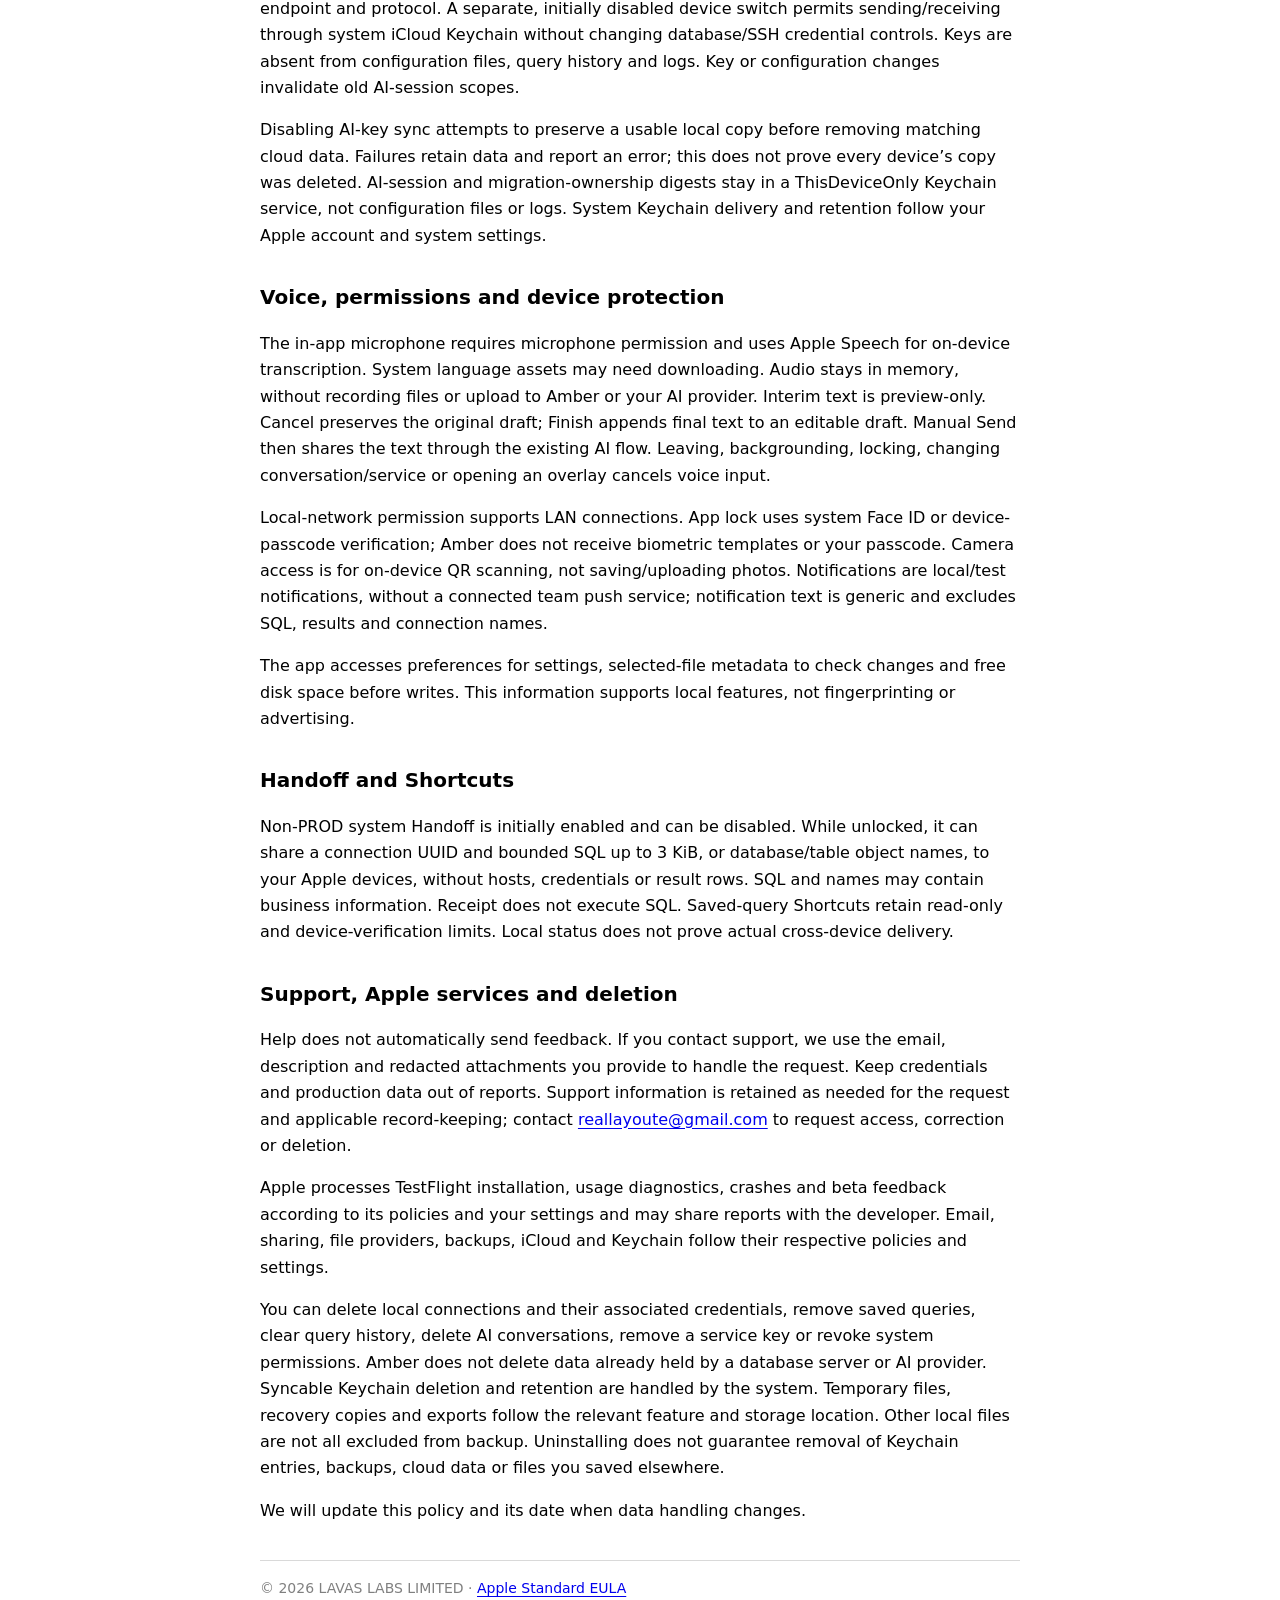
==== commit 28b65992: "docs(amber): consolidate support and privacy in English" ====
--- a/amber/privacy.html
+++ b/amber/privacy.html
@@ -1,28 +1,68 @@
 <!doctype html>
-<html lang="zh-Hans"><head>
+<html lang="en"><head>
 <meta charset="utf-8"><meta name="viewport" content="width=device-width,initial-scale=1">
-<meta name="description" content="Amber 隐私政策：本机存储、数据库直连、文件处理、系统权限与测试反馈。"><title>Amber · 隐私政策 / Privacy Policy</title>
+<meta name="description" content="How Amber handles local data, database connections, AI context, recovery files, credentials and Apple services."><title>Amber · Privacy Policy</title>
 <link rel="stylesheet" href="../style.css"></head><body><main>
-<header><h1>Amber 隐私政策</h1><p>Privacy Policy · 个人测试版本 / Personal beta</p></header>
-<nav><a href="index.html" >支持 / Support</a><a href="privacy.html" aria-current="page">隐私 / Privacy</a></nav>
-
-<p>更新日期 / Updated: 2026-10-16</p><p>本政策说明 LAVAS LABS LIMITED 提供的 Amber 如何处理信息。隐私问题请联系 <a href="mailto:reallayoute@gmail.com">reallayoute@gmail.com</a>。本政策适用于 0.1.0 (2) 及其后的当前个人测试版本；构建 1 的数据库密码仅存本机，且没有接通 AI 服务。</p>
-<h2>本机配置、查询与凭据</h2><p>连接名称、主机、端口、用户名、数据库名称及连接选项保存在应用的本机存储中。数据库密码使用系统钥匙串保存，配置文件不包含密码。0.1.0 (2) 起，数据库密码使用允许同步的钥匙串属性，系统可按你的 Apple 账户及 iCloud 钥匙串设置在兼容设备间同步。旧本机密码会尝试迁移；迁移失败或冲突时会保留可用密码并提示。App 无法确认跨设备送达进度。0.1.0 (4) 起，SSH 密码与支持格式的私钥也使用允许同步的独立系统钥匙串服务；代理密码仅存本机。AI API 密钥默认仅存本机；0.1.0 (13) 起可通过独立且默认关闭的“同步 AI 密钥”开关，允许系统 iCloud 钥匙串发送和接收对应密钥。0.1.0 (6) 起，SSH 跳板与代理配置中的非凭据元数据可随连接配置同步；已信任 SSH 主机指纹仍仅在本机。SSH 密钥管理页仅在你明确操作时复制或分享公钥，私钥保留在系统钥匙串，公钥副本由你和接收者管理。0.1.0 (5) 起，你可通过系统文件选择器授权读取私钥文件，或主动使用系统粘贴按钮导入私钥内容。加密私钥的口令仅在设备上用于解锁，不保存或上传；只有导入成功才替换凭据。归一化后的私钥沿用允许系统钥匙串同步的保存方式，App 不提供跨设备送达确认。原始文件、剪贴板和已粘贴副本由你及对应存储服务管理。收藏查询、SQL 历史和草稿存于本机，可能包含你输入的业务信息或 SQL 字面值；查询库文件标记为不参与系统备份。</p><p>0.1.0 (6) 起，在验证当前 iCloud 账户并启用连接配置同步后，个人网络连接名称、主机、端口、用户名、数据库选项、稳定 UUID、SSH/代理非凭据元数据，以及版本和删除标记由 Apple iCloud KVS 同步。地址和用户名可能含敏感信息，请在开启前核对。升级已有配置后须在“我的 → iCloud 同步”首次确认开启；空的新设备经账户验证后可接收。连接配置同步借助 CloudKit 获取容器内匿名账户标识，摘要只在本机；连接配置由 KVS 处理。新版查询库记录另按下述独立功能处理。账户未验证时不上传；切换账户暂停同步，需你重新明确开启。关闭同步不会自动删除已提交到 Apple iCloud 的配置。离线修改保留待同步，冲突保留双方供选择；同步删除只处理连接配置，不删除数据库服务器记录。密码、私钥、SSH 主机指纹、SQLite 文件和书签、查询库、结果、缓存及 AI 密钥不进入配置同步；密码和 SSH 凭据仍由系统 iCloud 钥匙串单独处理。页面本机提交/接收状态不能证明另一设备已收到。并非所有本机文件都被排除于系统备份；设备备份、系统钥匙串及 Apple 服务遵循你的系统设置与 Apple 政策。卸载应用不保证钥匙串条目、系统备份或你自行保存的文件同时删除。</p>
-<h2>你选择连接的数据库</h2><p>Amber 根据你的操作向你指定的数据库服务器传输认证信息、查询或已确认的变更、导入数据及必要的协议与网络数据，并接收结构信息、查询结果和服务器状态。远程查询结果会在设备上处理和展示。Amber 不把这些数据库凭据、查询或结果主动上传到开发者的数据库服务。</p><p>数据库运营者及其网络服务可能记录连接、查询和相关活动，并按其政策保留数据。请仅连接你信任且获授权使用的数据库，并按需要启用 TLS 和最小权限账号。TLS 默认完全校验；你可明确选择关闭 TLS，包括 PROD 连接，这会取消数据库协议本身的 TLS 保护，应用不会因连接失败自动降级。SSH 与 SOCKS5 是网络路径选项，不代替数据库 TLS。</p>
-<h2>SSH 隧道、代理与主动复制</h2><p>0.1.0 (4) 起可按你的操作通过 SSH 单跳/多跳隧道，或 SOCKS5 代理访问你指定的数据库。SSH 服务器接收逐跳认证与转发目标，代理接收认证信息和连接目标；这些服务器及网络运营者可能记录连接活动。新版首次 SSH 连接自动记录主机指纹，之后自动核对，变更会阻断；首次连接前由你确认目标服务器身份。SSH 与 SOCKS5 当前不能组合使用；HTTP CONNECT、Wi-Fi 自动代理与 SFTP 文件获取尚未接入。</p><p>你主动复制查询结果时，内容进入系统剪贴板，可按应用设置附带到期时间，由系统处理；系统连续互通与接收应用遵循你的系统设置及其政策。到期不删除已经粘贴、导出或被其他应用保存的副本。结果导出支持 CSV/JSON，脱敏规则当前只是本机草稿与预览，不自动脱敏复制或导出的真实记录。</p><h2>文件导入、导出与本地数据库</h2><p>你通过系统文件选择器授权 Amber 读取所选文件。应用会解析导入数据，按你的明确操作向目标数据库发送数据；本地 SQLite 文件会被读取并按功能需要制作工作副本。文件操作可能产生临时文件，写回失败等情况可能保留恢复用备份，并在界面提示。文件位置可能由你选择的云端文件提供者管理。</p><p>导出或分享的 CSV、JSON、SQL 等文件可能包含数据库记录、结构或查询内容，Amber 不自动对这些数据文件加密。选择保存位置、共享服务、接收者和删除导出文件由你决定；文件提供者或接收者可能按自己的政策保存副本。</p>
-<h2>系统权限与设备保护</h2><p>本地网络权限用于连接局域网数据库。启用应用锁时，系统进行面容 ID 或设备密码验证，Amber 不接收或保存你的面容生物特征数据或设备密码。相机权限仅用于你主动进入的二维码扫描，图像在设备上处理，不用于拍照、保存或上传。通知权限用于应用中已提供的本机通知与测试通知；当前没有接入团队远程推送服务。</p><p>应用读取自己的偏好设置以提供外观、锁定与导航设置；按文件功能读取用户选择文件的元数据以检查变化，并在文件写入前检查可用磁盘空间。这些信息用于本机功能，不用于设备指纹识别或广告跟踪。</p>
-<h2>你选择的 AI 服务</h2><p>AI 功能默认未配置，只有你填写自己的 HTTPS 服务地址、模型和 API 密钥并主动发送问题时，Amber 才会请求该服务。请求使用该服务的 API 密钥进行认证，并包含问题文本、数据库引擎、所选表名和表结构。0.1.0 (3) 起，连续追问还会发送当前对话中已成功完成的问题、回答与生成 SQL；更换服务配置或数据库引擎会清空对话历史。你主动使用 SQL 解释或改写时，会发送当前 SQL 文本、任务说明和数据库引擎，SQL 可能包含业务信息或字面值。生成 SQL 模式不自动附带数据库查询结果行或数据库登录密码；主动授权的只读分析模式会按下文分享受限结果预览。但你输入的问题、历史内容或 SQL 可能包含敏感内容，请核对后发送。查询结果图表在设备上生成，不因绘图上传结果。0.1.0 (4) 起，主动请求运维 AI 诊断时会发送选中慢语句/会话的引擎、采样时间、指标、采样限制、规范化执行计划摘要和经过字面值/注释处理的 SQL；不自动附带原始计划、服务器错误、连接凭据或结果行。SQL 标识符与指标仍可能包含业务信息，请核对后请求。服务返回的回答和建议 SQL 会在设备上展示，生成 SQL 模式的候选不会因收到回答而自动执行；改写结果需你明确应用至编辑器，再按正常只读查询流程手动运行。</p><p>API 协议、HTTPS 地址和模型名称保存在本机，0.1.0 (13) 起可随“设置与外观”白名单通过 Apple iCloud KVS 同步；从云端接收的 AI 配置须在服务页核对并确认后才允许请求。API 密钥按服务地址和协议隔离保存在独立系统钥匙串中，默认仅本机；独立开启“同步 AI 密钥”后才允许系统 iCloud 钥匙串发送和接收，不进入配置文件、查询库或日志。请求不使用持久化 HTTP 缓存或 Cookie，也不跟随 HTTP 重定向转发请求。你可以在 AI 服务设置中移除当前服务的密钥，未配置时无法发送 AI 请求。所选服务提供者可能处理和保留问题、对话历史、SQL、表结构与回答；请在配置前查看其隐私政策、费用和数据保留规则。</p><h2>团队、统计与广告</h2><p>当前没有接入团队账号后端或团队网关。当前版本不包含广告、不进行跨应用广告跟踪，也不主动向开发者的统计服务发送使用数据。未来接入新的服务前，会更新本政策并说明相关数据流。</p>
-<h2>支持、TestFlight 与 Apple 服务</h2><p>你主动发送支持邮件或反馈时，我们会使用你提供的邮箱、问题说明、截图和日志处理请求。请只提供必要且已脱敏的信息，不要发送密码、连接串、服务器地址或生产数据。支持信息在处理请求所需期间保留；可通过上述邮箱提出访问、更正或删除请求，适用法律或必要记录保存要求除外。</p><p>TestFlight 的安装、使用诊断、崩溃信息和 Beta 反馈由 Apple 根据你的设置及其政策处理，Apple 可能向开发者提供测试反馈和诊断信息。系统邮件、文件共享、备份等外部服务也按各自政策处理数据。当前测试版本没有应用内购买或订阅功能。</p>
-<h2>你的控制与删除</h2><p>你可以在 Amber 删除连接及对应凭据、删除查询收藏或清除查询历史；也可在 AI 服务设置中移除当前服务密钥，或在系统设置中撤销已授予的权限。同步密码的删除和保留受系统 iCloud 钥匙串处理；App 不删除数据库服务器或 AI 提供者已经保存的数据。临时文件、文件备份及导出文件的保留取决于具体功能和保存位置，系统备份和钥匙串可能有独立的保留机制。数据库服务器上的记录需要通过数据库运营者或授权管理流程处理，删除本机连接不会删除服务器上的数据。</p>
-<h2>政策变更</h2><p>数据处理方式变化时，我们会更新本页面和日期。隐私问题及请求请联系上述支持邮箱。</p>
-<hr><h2 lang="en">Privacy Policy</h2>
-<div lang="en"><p>Amber is provided by LAVAS LABS LIMITED. Updated October 16, 2026. Contact: <a href="mailto:reallayoute@gmail.com">reallayoute@gmail.com</a>. This policy applies to the current personal beta from 0.1.0 (2). Build 1 used device-only database credentials and had no connected AI service.</p>
-<h3>Local data and credentials</h3><p>Connection settings, including database hosts and usernames, are stored on your device. Database passwords are not stored in connection configuration files. From 0.1.0 (2), they use synchronizable Keychain attributes; system iCloud Keychain may sync them across compatible devices according to your Apple account and settings. Legacy device-only items are migrated when possible; usable local passwords are retained on migration failures or conflicts. Amber cannot confirm delivery to another device. From 0.1.0 (4), SSH passwords and supported private keys also use a separate synchronizable system Keychain service. Proxy passwords remain device-only. AI API keys are device-only by default; from 0.1.0 (13), a separate, initially disabled AI-key sync switch permits sending and receiving through system iCloud Keychain. From 0.1.0 (6), non-credential SSH hop and proxy metadata can sync with connection profiles; accepted SSH host fingerprints remain local. The SSH key management page explicitly copies or shares public keys only; private keys remain in the system Keychain. Public-key copies are managed by you and their recipients. From 0.1.0 (5), you may select a private-key file or explicitly use the system paste button to import its contents. An encrypted-key passphrase is used locally to unlock the key; it is not saved or uploaded. Existing credentials change only on successful import. The normalized private key uses the existing synchronizable Keychain service, without delivery confirmation from Amber. You and the relevant storage providers manage the original file, clipboard and pasted copies. Saved SQL, history and drafts may contain business information or literal values; query-library files are excluded from system backup. From 0.1.0 (6), after account verification and enabling connection sync, Apple iCloud KVS synchronizes personal network profile names, hosts, ports, usernames, database options, stable UUIDs, non-credential SSH/proxy metadata, versions and deletion markers. Hosts and usernames may contain sensitive information; review them before enabling. Existing profiles require first-time confirmation in My → iCloud Sync; empty new devices can receive after account verification. Connection-profile account verification obtains a container-scoped anonymous CloudKit identifier; its digest stays local and profile data travels through KVS. New query-library records are handled separately as described below. Unverified accounts do not upload; account changes pause sync until explicitly re-enabled. Disabling sync does not automatically erase profiles already submitted to Apple iCloud. Offline changes wait for sync and conflicts retain both versions; profile deletion does not delete database-server records. Passwords, private keys, SSH fingerprints, SQLite files/bookmarks, query history, results, caches and AI keys are excluded from profile sync. System iCloud Keychain handles credential synchronization separately. Local submit/receive status does not prove delivery to another device. Other files, Keychain items and system backups may follow separate retention rules; uninstalling the app does not guarantee their deletion.</p>
-<h3>Databases and files you choose</h3><p>Your actions send authentication information, queries, confirmed changes, import data and protocol data directly to the database servers you select. Results and schema information are processed and displayed on your device. Amber does not proactively upload this database content or credentials to a developer-hosted database service. Server and network operators may log activity. Use trusted, authorized databases, TLS and least-privilege accounts. Full TLS verification is the default; explicitly selecting disabled TLS, including for PROD profiles, removes database-protocol TLS protection. Connection failures never automatically downgrade TLS.</p><p>Selected files are accessed through system-granted file permissions. Imports may send selected data to the target database after your confirmation. Local SQLite operations may create working copies; temporary or recovery files may be retained when an operation fails. Exported or shared CSV, JSON and SQL files may contain database content and are not automatically encrypted by Amber. You control their destinations and recipients; cloud file providers and recipients follow their own policies.</p>
-<h3>SSH, proxies and copied results</h3><p>From 0.1.0 (4), your actions can use single/multi-hop SSH tunnels or SOCKS5 proxies. SSH servers receive hop authentication and forwarding targets; proxies receive authentication and destination metadata. Those operators may log connections. New builds automatically record first-use SSH fingerprints and verify subsequent connections; changes block access. Confirm the target identity before first use. SSH and SOCKS5 cannot currently be combined; HTTP CONNECT, automatic Wi-Fi proxy selection and SFTP downloads are not connected. These routes do not replace database TLS.</p><p>Explicitly copying query results places content in the system clipboard with an optional expiration handled by the system. Continuity and receiving apps follow system settings and their policies. Expiration does not remove content already pasted, exported or saved elsewhere. CSV/JSON result exports are not automatically encrypted or masked. Masking rules currently provide only local drafts and supplied-value previews.</p><h3>Permissions and services</h3><p>Local-network permission supports LAN connections. App lock uses system Face ID or device-passcode verification; Amber does not receive biometric templates or the device passcode. Camera access is for on-device QR scanning, not saving or uploading photos. Notification permission supports currently available local/test notifications. Preferences, selected-file metadata and free disk space are accessed for app settings and file operations, not fingerprinting.</p><h3>AI services you configure</h3><p>AI is unconfigured by default. After you supply your own HTTPS API endpoint, model and API key and send a question, Amber authenticates to that provider with its key and sends your question, database engine, selected table names and schema. From 0.1.0 (3), follow-up requests also include completed questions, replies and generated SQL from the current conversation; changing the service configuration or database engine clears that history. When you request SQL explanation or rewriting, the current SQL text, task instructions and database engine are sent to the provider. Questions, history and SQL literals may contain sensitive content. In SQL-generation mode, database result rows and login credentials are not automatically included. Explicitly authorized read-only analysis can send bounded result previews as described below. Result charts are generated on-device without uploading rows for charting. From 0.1.0 (4), an explicit operations-AI diagnosis sends selected slow-statement/session facts: engine, sample time, metrics and collection limitations, normalized plan summaries and SQL after literal/comment redaction. Raw plans, remote errors, connection credentials and result rows are not automatically attached. Identifiers and metrics may still contain business information; review the context before requesting diagnosis. Replies and suggested SQL are shown locally; rewrites require your explicit application to the editor, and SQL-generation candidates are not automatically executed.</p><p>Protocol, HTTPS endpoint and model settings are local and, from 0.1.0 (13), may sync through the Settings & Appearance whitelist in Apple iCloud KVS. A received AI configuration requires explicit review and confirmation before requests. API keys are isolated by endpoint and protocol in a separate system Keychain service, device-only by default. Only the separate AI-key sync switch permits sending and receiving through system iCloud Keychain; keys are not stored in configuration files, query history or logs. Requests use no persistent HTTP cache or cookies and are not forwarded through HTTP redirects. Remove the current service key in AI settings to disable its requests. The provider may process and retain prompts, conversation history, SQL, schema and responses; review its privacy, retention and pricing policies before configuring it.</p><p>The current version has no team backend or gateway, no query-result cloud sync, no advertising, no cross-app tracking and no proactive developer analytics uploads. It has no in-app purchases or subscriptions. We will update this policy before connecting new services.</p>
-<h3>Support, Apple and your choices</h3><p>If you contact support, we use the email, description and redacted attachments you provide to handle your request. Keep credentials and production data out of reports. Information is retained as needed for support and applicable record-keeping; contact us to request access, correction or deletion. Apple processes TestFlight installation, diagnostics, crashes and beta feedback under its policies and your settings, and may share reports with developers. Other services, including email, backup and sharing providers, apply their own policies.</p><p>You can delete local connections and associated credentials, remove saved queries or clear query history, remove the current AI service key, and revoke system permissions. System iCloud Keychain manages deletion/retention of syncable passwords. Amber does not delete information already held by a database or AI provider. Files, backups and Keychain items may have separate retention. Deleting a local connection does not delete database-server data. Contact the support address above for privacy questions.</p></div>
-
-<h2>新版查询收藏、历史与偏好同步</h2><p>0.1.0 (7) 起，收藏与历史分别由你开启后写入当前 Apple 账户的私有 CloudKit 数据库，初始默认关闭。SQL、收藏标题及连接显示名称使用 CloudKit 加密字段；连接 UUID、日期、运行次数、耗时、行数和失败状态使用普通字段。SQL/标题/名称可能含业务信息，启用前请核对。查询结果行、编辑草稿、密码、私钥和本机 SSH 指纹不进入此功能。锁定与隐私设置保持本机，外观、编辑器、通知等白名单偏好可另经 Apple iCloud KVS 同步。首次设置同步在云端内容未确认时等待，明确使用本机设置可能替换云端快照。账户切换关闭新增同步开关。关闭同步不自动删除已有云记录；再次开启会对账已知删除意图和本机编辑，冲突中的编辑可能保留。系统 iCloud、钥匙串加密材料与 Apple 服务遵循你的账户设置及 Apple 政策；页面本机状态不是另一设备送达确认。</p><p>新版 CA 文件导入处理你选择的 PEM/DER CA 证书，拒绝将私钥作为 CA 内容。受支持的公共 CA DER 可随 V2 连接配置同步；证书中的组织等元数据可能包含业务信息，请开启配置同步前核对。本机通知采用通用内容，不将 SQL、结果或连接名称放到锁屏通知中。后台采样只有短暂系统预算，挂起/退出后不持续运行。收藏/历史/设置和 CA V2 的真实双设备送达尚待验证。</p><h2 lang="en">New library and preference sync</h2><p lang="en">From 0.1.0 (7), saved queries and history have separate, initially disabled switches. Once enabled and account-verified, they write to your Apple account's private CloudKit database. SQL, saved titles and connection display names use encrypted fields; connection UUIDs, dates, counts, duration and failure flags use ordinary fields. Review business information before enabling. Result rows, drafts, passwords, private keys and local SSH fingerprints are excluded. Whitelisted appearance/editor/notification preferences can separately use Apple iCloud KVS; lock/privacy settings stay local. Unknown initial cloud preferences wait for explicit confirmation, and choosing local settings can replace the cloud snapshot. Account changes disable these new switches. Turning them off does not erase existing records; enabling again reconciles known deletion intent and edits, and conflicts may retain edits. Apple iCloud/Keychain retention and encrypted-key access follow your account settings and Apple's policies. Supported public CA DER from selected PEM/DER files may use V2 profile sync without private keys or source paths; certificate metadata may contain business information. Local notifications use generic text and background sampling has a short system budget. Real new two-device delivery is not yet verified.</p><h2>0.1.0 (9) 的参数与最近记录</h2><p>查询参数值通过数据库驱动发送到你选择的数据库；本机查询历史记录 SQL 模板，不记录这些独立输入的参数值。SQL 本身仍可能含你直接写入的业务字面值。最近表和查询入口的连接及对象元数据保存在本机；它不代表跨设备接力已送达。结构变更和运维写入仅在你确认后发送到所选数据库，服务器按其账号权限和保留政策处理。帮助页不自动发送反馈；通过 TestFlight 或邮件主动反馈时仍按上述 Apple 服务与支持说明处理。</p><h2 lang="en">Parameters and recent items in 0.1.0 (9)</h2><p lang="en">Parameter values are sent through the database driver to your selected database. Query history records the SQL template rather than these separate parameter inputs; literals written directly into SQL can still contain business information. Recent connection and object metadata is stored locally and does not confirm cross-device delivery. Confirmed schema and operations writes are sent to the selected database under its permissions and retention policies. Local help does not automatically send feedback; TestFlight or email feedback remains subject to the Apple and support terms described above.</p><h2>0.1.0 (11) 的本机历史、接力与管理操作</h2><p>AI 问数历史（问题、回复、生成 SQL 和连接标识）可保存到应用本机受系统文件保护的文件，排除系统备份；不自动加入查询库 CloudKit 同步。恢复历史会记住模式；只有匹配原连接、引擎和 AI 服务配置的已完成问答才可在继续提问时作为上下文发送，恢复只读分析时重新绑定当前运行作用域；首次分享说明只在本机确认一次。主动获取模型列表会向你配置的 HTTPS 服务发送对应 API Key；Anthropic 兼容请求发送到该服务的 messages 接口，业务信息发送范围沿用上述问数/解释/运维规则。</p><p>系统接力在本机默认开启，可在设置中关闭；仅未锁定的非 PROD SQL/表活动可提供给本人 Apple 设备。活动包含连接 UUID、SQL（最多 3 KiB）或库/表对象名称，不包含主机地址、登录凭据或结果行。SQL 与对象名仍可能包含业务信息，请按需要关闭接力。接收后不会自动执行 SQL。收藏查询快捷指令需遵循其只读及设备验证限制。</p><p>SSH 用户证书与私钥作为独立钥匙串项保存，随对应凭据同步开关处理。证书是公有认证材料，仍可能包含账号、principal 或组织标识；启用前核对。查询文件夹默认保存在本机；0.1.0 (13) 起可通过独立开关同步文件夹名称、收藏查询 UUID 归属及修订/删除标记，文件夹同步不含 SQL。主动分享 SQL、导出 Excel/图片及表头时会将选中的内容交给系统文件/分享目标；应用不能撤销其他应用保存的副本。</p><p>数据、账号、权限及参数等管理操作在明确确认后把必要值（包括你输入的新数据库口令）发送给选定数据库，不自动发给 Amber 或 AI。锁定不会撤销已经发出的服务器写入；具体结果、日志与保留由数据库负责。真实跨设备送达和 Handoff/快捷指令仍待验证；AI 当前仅有 Anthropic 合成样本证据。</p><h2 lang="en">History, Handoff and management in 0.1.0 (11)</h2><p lang="en">AI questions/replies/generated SQL and connection identifiers can be stored in a system-protected local history file excluded from backup, outside query-library CloudKit sync. Restored history remembers its mode. Only history matching the original connection, engine and AI-service epoch can become follow-up context; restored read-only analysis rebinds the current runtime scope; the initial sharing disclosure is acknowledged once per device. Explicit model discovery sends that provider your API key over HTTPS; Anthropic-compatible exchanges use its messages endpoint. Non-PROD Handoff is initially on and can be disabled; while unlocked it shares a connection UUID and bounded SQL or object names through Apple's Handoff, without hosts, credentials or rows. SQL/object names can contain business information; receipt does not execute SQL. SSH certificates are separate Keychain items governed by credential sync and can contain principals/organization metadata. Explicit sharing/export hands selected content to the system destination. Confirmed database administration sends required values, including entered new database passwords, to the chosen database, not automatically to Amber or AI. Locking/timeout cannot retract already-sent writes. Real devices and cross-device delivery remain unverified; live AI evidence is limited to synthetic Anthropic fixtures.</p><h3>0.1.0 (12)：AI 只读分析与查询性能</h3><p>AI 默认保持生成 SQL 模式，由你明确运行。新版可在当前连接主动授权只读分析；启用后，模型可列出表、读取结构、执行受检单条 SELECT 和普通 EXPLAIN，并向你配置的 HTTPS AI 服务发送工具观察，包括表/列名称与注释、索引/外键、数据库版本、设备时间与时区、受限结果预览和计划摘要。每轮最多 6 次工具调用、其中最多 3 次查询；每次结果最多 50 行、40 列、每值最多 512 字符，编码预算约 12 KB，内容可能进一步裁剪。预览仍可能包含敏感业务信息，请仅在确认可分享时启用。登录凭据、原始计划和原始服务器错误不自动作为工具观察发送；问数历史保存在本机，继续对话会发送本轮上下文。授权随当前连接/服务作用域核对，锁定、切换或取消会中断后续步骤。模型不执行写入、切换数据库或任意系统命令。</p><p>运维页面可见时按连接复用链路，离页、后台或锁定 PROD 时释放；失败轮询退避，认证拒绝停止自动刷新。MySQL 编辑器在识别支持的服务器时采用默认服务端上限，Mongo 浏览带有界 maxTimeMS；取消或客户端超时时尝试终止对应 MySQL/PG 读取，失败可能仍有服务器工作，不能据此判定写入已撤销。查询默认行数可选 10–1000，改进大结果表格、CSV 行数检查和 iCloud 首次查询库合并。修复小样本 AI 图表与输入区交互。当前未做本版实际 TestFlight 升级、跨设备同步或完整真机性能/耗电验收。</p><h3 lang="en">0.1.0 (12): opt-in read-only AI analysis</h3><p lang="en">SQL generation remains the default and requires you to run the candidate. After explicit authorization for the current connection, read-only analysis can list tables, describe schema, run checked single SELECT statements and ordinary EXPLAIN, then send tool observations to your configured HTTPS AI provider. Observations include bounded schema/comments/indexes/foreign keys, engine version, device time/time zone, result previews and plan summaries. A turn allows at most six tools and three queries; a result is capped at 50 rows, 40 columns, 512 characters per value and about 12 KB of encoded context, with possible further truncation. Previews may still contain sensitive business data. Database credentials, raw plans and raw server errors are not automatically attached as tool observations. Current local conversation context is sent on follow-up. Connection/service scope and lock state are rechecked; switching, locking or cancellation stops later steps. No writes, database switching or arbitrary system commands are exposed. Visible operations pages reuse connections and release them when leaving, backgrounding or locking PROD. Poll failures back off; rejected authentication stops automatic polling. Read cancellation/timeout attempts a bounded server-side stop for MySQL/PostgreSQL; it is best effort and does not undo writes. Physical TestFlight upgrades, cross-device sync and complete device energy/performance validation remain outstanding.</p><footer>© 2026 LAVAS LABS LIMITED · <a href="https://www.apple.com/legal/internet-services/itunes/dev/stdeula/">Apple 标准使用条款 / Standard EULA</a></footer><h2>0.1.0 (13)：流式 AI 与可选同步</h2><p>AI 文字和 SQL 可随网络响应逐步展示；生成中的 SQL 仅供查看，工具动作和正式 SQL 仍需完整响应及校验通过。发送按钮在请求期间原位变为停止；已执行并附带结果的分析 SQL 默认收起。历史会话保留模式选择，模式不作为执行授权保存。</p><p>设置同步新增 AI 协议、HTTPS 地址、模型及行卡片/表格显示偏好。查询文件夹独立使用 Apple iCloud KVS，同步名称、收藏查询 UUID 归属、版本和删除标记，不含 SQL；SQL 收藏仍由查询库 CloudKit 开关控制。设置与文件夹在读写前核验并绑定当前 Apple 账户，换账户暂停并需重新明确开启；关闭不自动删除已提交的设置或文件夹记录。</p><p>AI 密钥同步是独立且默认关闭的设备开关，不改变数据库/SSH 凭据开关。开启后系统可按你的 Apple 账户和 iCloud 钥匙串设置同步 AI 密钥；关闭时应用尝试先保留本机可用副本再移除对应云端副本，失败保留并提示，不能据此证明所有设备副本已删除。配置/密钥变化使旧 AI 会话作用域失效。AI 会话和迁移归属摘要仅存此设备钥匙串，配置文件与日志不保存密钥或其裸摘要。锁定、PROD 验证、后台/录屏隐私、剪贴板到期及接力广播设置继续按设备独立。真实双设备 KVS/钥匙串送达、账户切换和删除传播尚待验证。</p><h2 lang="en">0.1.0 (13): streaming AI and optional sync</h2><div lang="en"><p>AI text and SQL can appear incrementally over the network. Partial SQL is view-only; tool actions and final SQL require complete validated responses. Send changes to Stop during a request. Executed analysis SQL with an attached result is initially collapsed. Local conversation history remembers mode preferences, never execution grants.</p><p>Settings sync adds AI protocol, HTTPS endpoint, model and row-card/table preferences. Separate folder sync uses Apple iCloud KVS for folder names, saved-query UUID membership, revisions and deletion markers, without SQL. Saved SQL remains controlled by query-library CloudKit sync. Settings and folders verify and bind the Apple account before reads/writes; account changes pause sync until explicitly enabled again. Disabling them does not automatically remove submitted cloud records.</p><p>AI-key sync is a separate, initially disabled device switch and does not change database/SSH credential switches. When enabled, system iCloud Keychain may sync keys according to your Apple account/settings. Disabling attempts to preserve a usable local copy before removing the matching cloud copy; failures retain data and show an error, without proof that every device copy was deleted. Configuration/key changes invalidate previous AI-session scope. Session and migration-ownership digests stay in a ThisDeviceOnly Keychain service, outside configuration files and logs. Lock, PROD verification, background/recording privacy, clipboard expiration and Handoff-broadcast preferences remain device-specific. Actual two-device KVS/Keychain delivery, account changes and deletion propagation remain unverified.</p></div>
-<h2>0.1.0 (14)：语音、完整表清单与手机历史</h2><p>iPhone 与 iPad 的 AI 输入框增加应用内麦克风入口。首次使用请求麦克风权限，Apple Speech 框架在本机实时转写；系统语言模型可能需要下载，支持情况依设备和语言而定。音频仅在内存中处理，不保存录音，也不发送给 Amber 或所配置的 AI 服务。暂定文字仅作预览；取消保留原稿，完成后只把最终文字追加到可编辑草稿，仍需你手动发送。发送草稿后，文字按既有 AI 数据流传给你配置的服务。离页、后台、锁定、切换会话或服务以及打开覆盖页面会取消语音输入。</p><p>AI 表清单按关键字返回全部匹配项，未指定关键字时列出全部表和视图，不再静默截断目录；完整名称可能包含业务信息，并作为工具上下文发送给所配置服务。查询结果预览仍保留原有数量与大小预算。手机增加本机对话历史入口，沿用连接/服务隔离。只读分析的数据分享说明在本机首次启用时确认一次；之后切换连接、服务、模型或密钥不重复弹窗，每次只在你发送问题后开始分析。确认标记不含配置或凭据，仅存此设备钥匙串；运行仍核对当前服务、连接及锁定状态，旧任务不能转交新服务。真机语音质量、蓝牙/来电中断及 iPad 深色横屏完整自动化尚未验收。</p><h2 lang="en">0.1.0 (14): voice input, complete table lists and phone history</h2><div lang="en"><p>The AI composer on iPhone and iPad adds an in-app microphone. First use requests microphone permission. Apple Speech transcribes on-device; system language assets may need downloading, and support depends on device and locale. Audio stays in memory, with no recording file and no audio sent to Amber or your configured AI provider. Interim text is preview-only. Cancel preserves the draft; Finish appends final text to an editable draft without sending it. You must send manually; that text then follows the existing configured-provider data flow. Leaving, backgrounding, locking, changing conversations/services or opening an overlay cancels voice input.</p><p>AI table lists include all keyword matches, or the full table/view inventory when no keyword is given, without silent directory truncation. Names may reveal business information and are sent as tool context to the configured provider. Query-result preview budgets remain. Phone conversation history uses the same local connection/service isolation. The read-only analysis sharing disclosure is confirmed once on this device. Connection, service, model or key changes do not repeat the dialog; analysis begins only after you send a question. A configuration-free acknowledgement stays in ThisDeviceOnly Keychain. Runtime service, connection and lock checks still apply, and old tasks cannot transfer to a new provider. Physical-device speech quality, Bluetooth/call interruption and the full iPad dark-landscape automated flow remain unverified.</p></div>
-<h2>0.1.0 (16)：中断恢复与有限后台执行</h2><p>AI 问数会在本机保存未完成的问题、已接收文字，以及只读分析的工具进度与受限结果，用于断网或后台中断后继续。恢复记录使用完整文件保护并排除备份，不经 iCloud 同步，不保存 API 密钥或原始执行错误。任务完成后清除临时恢复记录；AI 回答自身若包含结果值，仍可能保留在普通对话历史。</p><p>继续时会向原配置的 AI 服务发送原问题、已保存文字和必要的受限工具上下文，原工具结果保留原采集时间；这可能发起新的模型请求。已确认保存成功的相同步骤会复用结果，尚未取得完整结果的只读操作会重新核验后尝试。更换连接配置或 AI 服务后，旧恢复进度不能用于继续。短暂后台额度允许时请求可继续；额度到期、锁定或连接中断后可能暂停，返回前台后可点击“继续”。后台额度由系统决定，不保证持续运行。可在对话历史中查看或删除本机对话。</p><h2 lang="en">0.1.0 (16): interrupted tasks and limited background time</h2><div lang="en"><p>AI conversations locally retain unfinished questions, received text, and read-only analysis checkpoints with bounded tool results for recovery after an interruption. Recovery files use complete data protection, are excluded from backup, and do not sync through iCloud. They contain no API keys or raw execution errors. Temporary recovery records are removed when a task finishes; values included in the AI answer itself may remain in ordinary conversation history.</p><p>Continuing may send a new request to the original configured AI service with the question, saved text and necessary bounded tool context. Tool results keep their original capture time. Matching steps whose successful results were saved are reused; read-only actions without a complete result are revalidated before retry. Old progress cannot continue after a connection configuration or AI service change. A request may continue during the short background allowance granted by iOS, or pause on expiry, locking or disconnection. Return to the foreground and choose Continue. Continuous background execution is not guaranteed. Local conversations can be viewed and deleted in conversation history.</p></div>
-</main></body></html>+<header><h1>Amber Privacy Policy</h1><p>Database client for iPhone and iPad · Personal beta</p></header>
+<nav aria-label="Main"><a href="index.html">Support</a><a href="privacy.html" aria-current="page">Privacy</a></nav>
+<section><h2>About this policy</h2>
+<p>Updated October 16, 2026. Amber is provided by LAVAS LABS LIMITED. Contact <a href="mailto:reallayoute@gmail.com">reallayoute@gmail.com</a> for privacy questions or requests. This policy describes the current personal beta. Amber has no team backend, gateway, advertising, cross-app tracking or proactive developer analytics uploads, and no in-app purchases or subscriptions.</p>
+</section>
+<section><h2>Local data and credentials</h2>
+<p>Connection settings such as names, hosts, ports, usernames, database names and options are stored on your device. Saved SQL, query history and drafts may contain business information or literal values. Separate parameter inputs use driver binding and are not recorded as parameter values in query history; SQL literals you write remain part of the SQL. Recent connection/object metadata and local query folders are also stored on the device. Query-library files are excluded from system backup.</p>
+<p>Database passwords, SSH passwords/private keys and SSH user certificates use separate system Keychain items governed by their sync controls and your iCloud Keychain settings. Database passwords are absent from connection configuration files. Proxy passwords remain device-only. Supported SSH keys can be imported from a selected file or an explicit system paste action. Encrypted-key passphrases are used locally, never saved or uploaded; credentials change only on successful import. Migration failures/conflicts retain usable local credentials and report the problem. The app cannot confirm delivery to another device.</p>
+<p>Public keys are copied or shared only when you choose that action; private keys remain in Keychain. You and the storage provider manage original key files, clipboard content and previously shared copies. SSH certificates are public authentication material but may contain account, principal or organization information. Local SSH host fingerprints are not synchronized.</p>
+</section>
+<section><h2>Databases and network routes you choose</h2>
+<p>Your actions send authentication information, queries, confirmed changes, import data and necessary protocol data directly to the database servers you select. Results and schema information are processed on the device. Amber does not proactively upload database content or credentials to a developer-hosted database service. Database operators and network services may log activity under their own retention policies.</p>
+<p>TLS verifies certificates and hostnames by default. Explicitly disabling database TLS, including for PROD, removes that protocol’s TLS protection; failures never trigger an automatic downgrade. SSH and SOCKS5 are separate routes, not substitutes for database TLS. SSH servers receive hop authentication and forwarding targets; proxies receive authentication and destination metadata. Those operators may log activity. SSH records first-use fingerprints and verifies later connections, blocking changes; verify the target before first use. Supported CA file import handles selected public PEM/DER certificates and rejects private-key content.</p>
+<p>Reviewed writes, administration and migrations send necessary values, including new database passwords you enter, to the selected database, not automatically to Amber or an AI provider. MySQL DDL may partially commit. Locking, cancellation or timeout cannot retract an already-sent write; verify unknown server outcomes before retry. MySQL/PostgreSQL read cancellation attempts a bounded server-side stop, without a guarantee. Visible operations pages release connections when leaving, backgrounding or locking PROD. Background sampling has only a short system allowance and stops when suspended or terminated.</p>
+</section>
+<section><h2>Files, exports and copied content</h2>
+<p>The system file picker grants access to files you select. Imports parse selected content and send it to the reviewed target after your confirmation. SQLite operations can read selected files, create working copies and check before saving. Failures can retain temporary or recovery files with an in-app notice. A selected cloud file provider may manage the file’s location and copies.</p>
+<p>CSV, JSON, SQL, Excel and image exports/shares can contain selected results, schema, query text or column comments. Amber does not automatically encrypt or redact these files. Masking rules provide local drafts/previews. You choose destinations, recipients and deletion; receiving apps and providers may retain copies.</p>
+<p>Copying results places content on the system clipboard, with an optional expiry handled by the system. Expiry does not erase content already pasted, exported or saved elsewhere. System continuity and receiving apps follow their own settings and policies.</p>
+</section>
+<section><h2>AI services you configure</h2>
+<p>AI is unconfigured by default. After you provide a HTTPS endpoint, model and API key and send a question, Amber authenticates with that service’s key. Explicit model-list loading also sends its key. OpenAI and Anthropic compatible protocols are supported. Requests use no persistent HTTP cache or cookies and do not forward requests through HTTP redirects. Remove the current key in AI Service settings to disable requests.</p>
+<p>SQL generation sends your question, matching conversation history, relevant selected schema/comments and engine/time context. It does not automatically attach database result rows or login credentials. Explanation or rewriting sends the current SQL and task instructions. Questions, history, SQL literals and object names can contain sensitive business information. Charts are generated locally without uploading result rows for drawing.</p>
+<p>Optional read-only analysis, after its on-device sharing disclosure and your question, can list tables, describe schema and request checked SELECT or ordinary EXPLAIN. Tool observations may include table/column names and comments, indexes/foreign keys, engine version, device time/time zone, bounded result previews and normalized plan summaries. A turn permits six tools and three queries; a result is capped at 50 rows, 40 columns, 512 characters per value and about 12 KB encoded, with further trimming possible. Complete or keyword-matched table inventories can contain business information. Credentials, raw server errors and raw plans are not automatic tool observations. No write, arbitrary-command or connection-switch tools are exposed.</p>
+<p>Explicit operations-AI diagnosis can send selected slow-statement/session metrics, sample time, collection limits, normalized plan summaries and SQL after literal/comment processing. Identifiers and metrics may remain sensitive. Raw plans, remote errors, credentials and result rows are not automatically attached to that diagnosis.</p>
+<p>Provider responses appear locally. Streaming partial SQL is view-only; tools and final SQL require complete protocol success and validation. SQL-generation suggestions and rewrites require your explicit action before running through the normal query flow. The provider may process and retain prompts, history, SQL, schema, observations and responses under its privacy, pricing and retention policies. Review those policies and business sensitivity before configuring or using the service.</p>
+</section>
+<section><h2>Local conversations and interrupted tasks</h2>
+<p>AI questions, replies, generated SQL and connection identifiers can be retained in local protected history excluded from backup, outside query-library CloudKit sync. History remembers mode preferences, never execution grants. The first read-only sharing disclosure is acknowledged once on this device; changing connection/service/model/key does not repeat it. Runtime scope, target and lock checks still apply. Only matching connection, engine and AI-service history can become follow-up context; other history remains display-only.</p>
+<p>Unfinished questions, received text and read-only tool checkpoints with bounded results are saved locally so an interrupted task can continue. Recovery files use complete data protection, are excluded from system backup and do not sync through iCloud. They contain no API keys or raw execution errors.</p>
+<p>Continuing may send a new request to the matching original AI service with the question, saved text and necessary bounded observations. Saved tool results retain their original capture time. Matching steps whose successful results were saved are reused; incomplete reads are revalidated before retry. Unknown outcomes cannot be promised exactly once. Changes to connection configuration or AI service invalidate old recovery progress. A short iOS background allowance may let a request continue; expiry, locking or disconnection may pause it until you return and choose Continue. Continuous background execution is not guaranteed.</p>
+<p>Task completion removes temporary recovery records. Result values included in an AI answer may remain in ordinary conversation history. You can view and delete local conversations from history. Deleting local content cannot remove data already received by an AI provider.</p>
+</section>
+<section><h2>Connection profiles and iCloud</h2>
+<p>After verifying the current Apple account and enabling connection sync, Apple iCloud KVS can synchronize names, hosts, ports, usernames, database options, stable UUIDs, non-credential SSH/proxy metadata, revisions and deletion markers. Supported public CA DER may travel in V2 profiles; certificate organization metadata may contain business information. Review before enabling.</p>
+<p>Existing profiles require first-time confirmation under My → iCloud Sync; an empty new device can receive after account verification. Connection-profile account verification obtains a container-scoped anonymous CloudKit identifier; its digest stays local and profile data travels through KVS. Unverified accounts do not upload. Account changes pause sync until explicitly enabled. Offline edits wait; conflicts retain versions for selection. Received profiles do not connect automatically; new/restored targets require credential confirmation.</p>
+<p>Passwords, private keys, local SSH fingerprints, SQLite files/bookmarks, query content/results, caches and AI keys are excluded from profile sync. System iCloud Keychain handles credentials separately. Disabling profile sync does not automatically erase submitted cloud profiles; profile deletion does not delete database-server records. Local submit/receive status is not confirmation that another device received data.</p>
+</section>
+<section><h2>Query, folder and preference sync</h2>
+<p>Saved queries and query history have separate, initially disabled switches. Once enabled and account-verified, they write to your Apple account’s private CloudKit database. SQL, saved titles and connection display names use encrypted fields; UUIDs, dates, counts, durations, row counts and failure flags are ordinary metadata. Review business information before enabling. Result rows, editor drafts, passwords, private keys and local SSH fingerprints are excluded.</p>
+<p>Whitelisted appearance/editor/notification preferences can separately use Apple iCloud KVS. The whitelist includes AI protocol, HTTPS endpoint, model and row-card/table display preferences. A received AI configuration requires local review and confirmation before requests. Unknown initial cloud settings wait for explicit confirmation; choosing local settings can replace the cloud snapshot. Separate folder KVS sync contains folder names, saved-query UUID membership, revisions and deletion markers, without SQL.</p>
+<p>Settings and folders verify and bind the Apple account before reads/writes. Account changes pause the corresponding sync controls until explicitly enabled. Disabling does not automatically erase submitted records; enabling again reconciles known deletion intent and local edits, and conflicts may retain edits. Lock, PROD verification, background/recording privacy, clipboard-expiry and Handoff-broadcast settings remain device-specific. Real two-device KVS/Keychain delivery, account switching and deletion propagation remain unverified.</p>
+</section>
+<section><h2>AI keys and system Keychain</h2>
+<p>AI keys are device-only by default in a separate system Keychain service, isolated by HTTPS endpoint and protocol. A separate, initially disabled device switch permits sending/receiving through system iCloud Keychain without changing database/SSH credential controls. Keys are absent from configuration files, query history and logs. Key or configuration changes invalidate old AI-session scopes.</p>
+<p>Disabling AI-key sync attempts to preserve a usable local copy before removing matching cloud data. Failures retain data and report an error; this does not prove every device’s copy was deleted. AI-session and migration-ownership digests stay in a ThisDeviceOnly Keychain service, not configuration files or logs. System Keychain delivery and retention follow your Apple account and system settings.</p>
+</section>
+<section><h2>Voice, permissions and device protection</h2>
+<p>The in-app microphone requires microphone permission and uses Apple Speech for on-device transcription. System language assets may need downloading. Audio stays in memory, without recording files or upload to Amber or your AI provider. Interim text is preview-only. Cancel preserves the original draft; Finish appends final text to an editable draft. Manual Send then shares the text through the existing AI flow. Leaving, backgrounding, locking, changing conversation/service or opening an overlay cancels voice input.</p>
+<p>Local-network permission supports LAN connections. App lock uses system Face ID or device-passcode verification; Amber does not receive biometric templates or your passcode. Camera access is for on-device QR scanning, not saving/uploading photos. Notifications are local/test notifications, without a connected team push service; notification text is generic and excludes SQL, results and connection names.</p>
+<p>The app accesses preferences for settings, selected-file metadata to check changes and free disk space before writes. This information supports local features, not fingerprinting or advertising.</p>
+</section>
+<section><h2>Handoff and Shortcuts</h2>
+<p>Non-PROD system Handoff is initially enabled and can be disabled. While unlocked, it can share a connection UUID and bounded SQL up to 3 KiB, or database/table object names, to your Apple devices, without hosts, credentials or result rows. SQL and names may contain business information. Receipt does not execute SQL. Saved-query Shortcuts retain read-only and device-verification limits. Local status does not prove actual cross-device delivery.</p>
+</section>
+<section><h2>Support, Apple services and deletion</h2>
+<p>Help does not automatically send feedback. If you contact support, we use the email, description and redacted attachments you provide to handle the request. Keep credentials and production data out of reports. Support information is retained as needed for the request and applicable record-keeping; contact <a href="mailto:reallayoute@gmail.com">reallayoute@gmail.com</a> to request access, correction or deletion.</p>
+<p>Apple processes TestFlight installation, usage diagnostics, crashes and beta feedback according to its policies and your settings and may share reports with the developer. Email, sharing, file providers, backups, iCloud and Keychain follow their respective policies and settings.</p>
+<p>You can delete local connections and their associated credentials, remove saved queries, clear query history, delete AI conversations, remove a service key or revoke system permissions. Amber does not delete data already held by a database server or AI provider. Syncable Keychain deletion and retention are handled by the system. Temporary files, recovery copies and exports follow the relevant feature and storage location. Other local files are not all excluded from backup. Uninstalling does not guarantee removal of Keychain entries, backups, cloud data or files you saved elsewhere.</p>
+<p>We will update this policy and its date when data handling changes.</p>
+</section>
+<footer>© 2026 LAVAS LABS LIMITED · <a href="https://www.apple.com/legal/internet-services/itunes/dev/stdeula/">Apple Standard EULA</a></footer>
+</main></body></html>
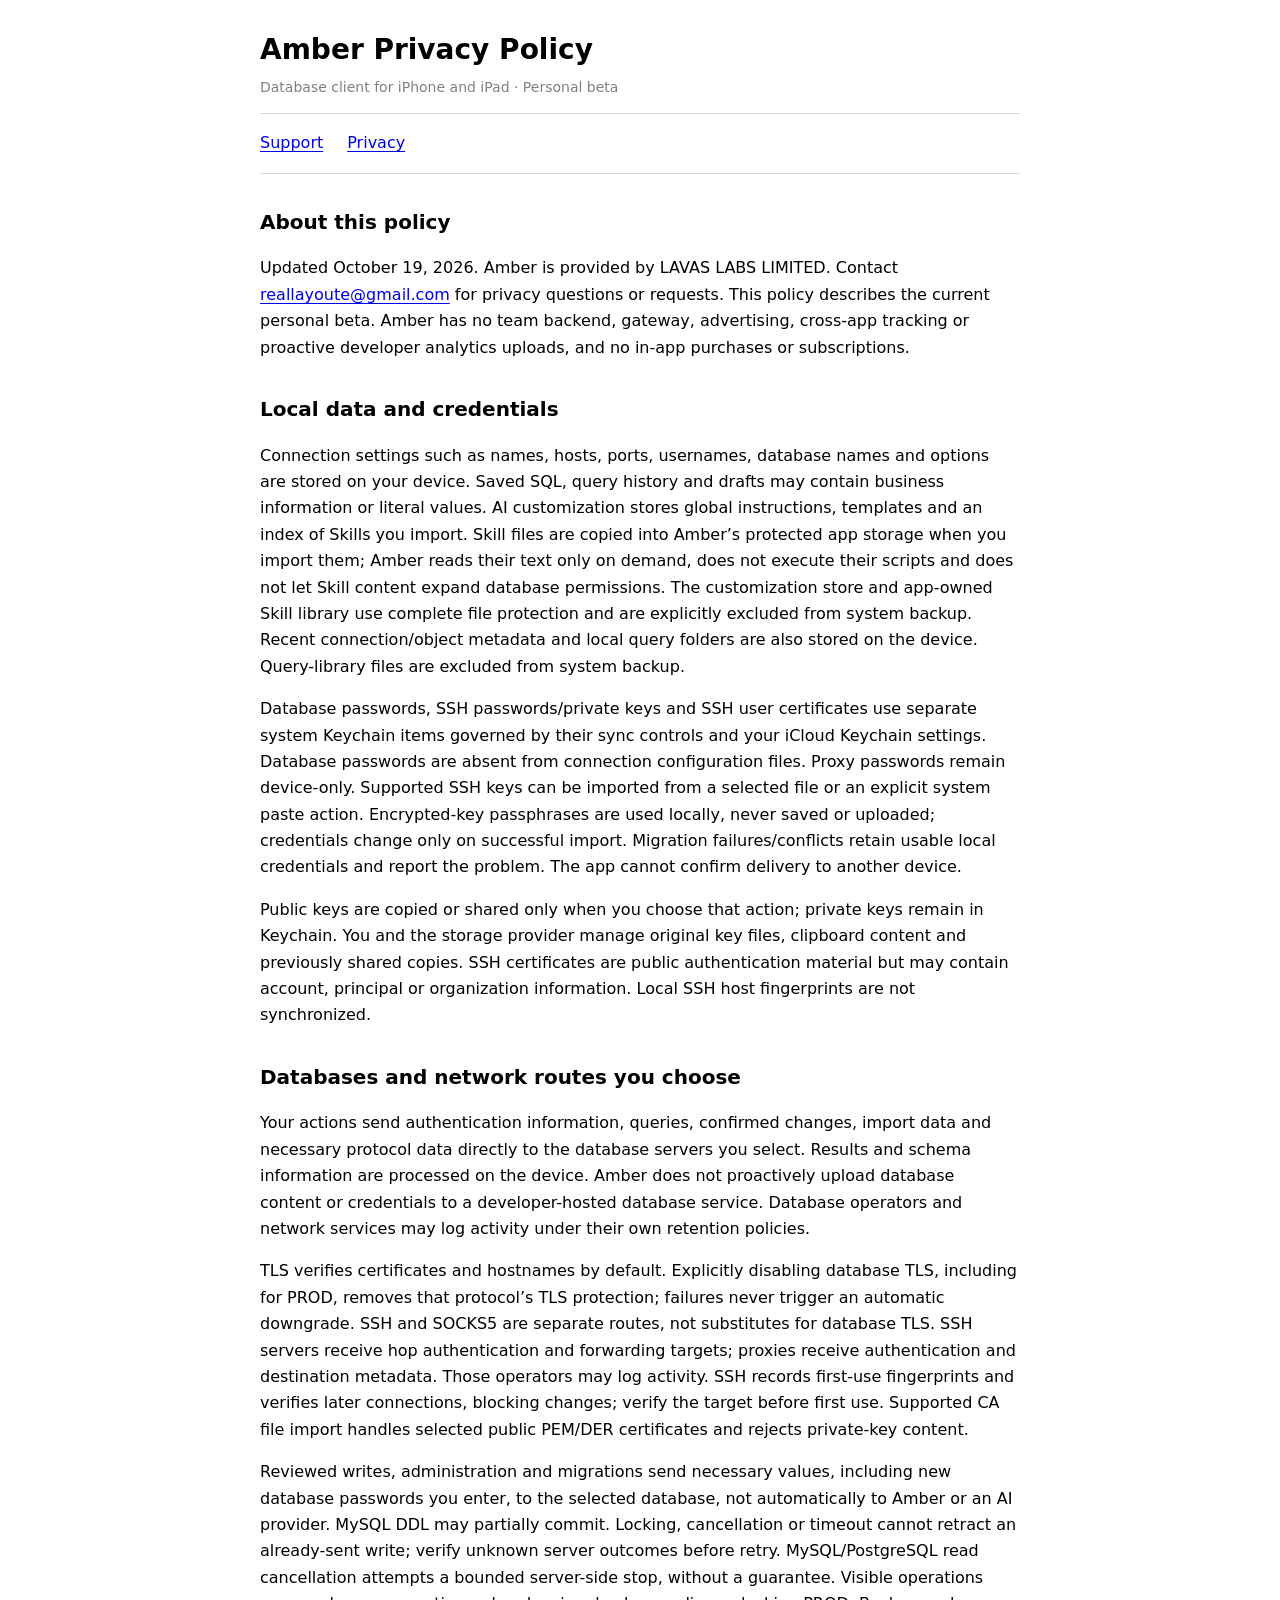
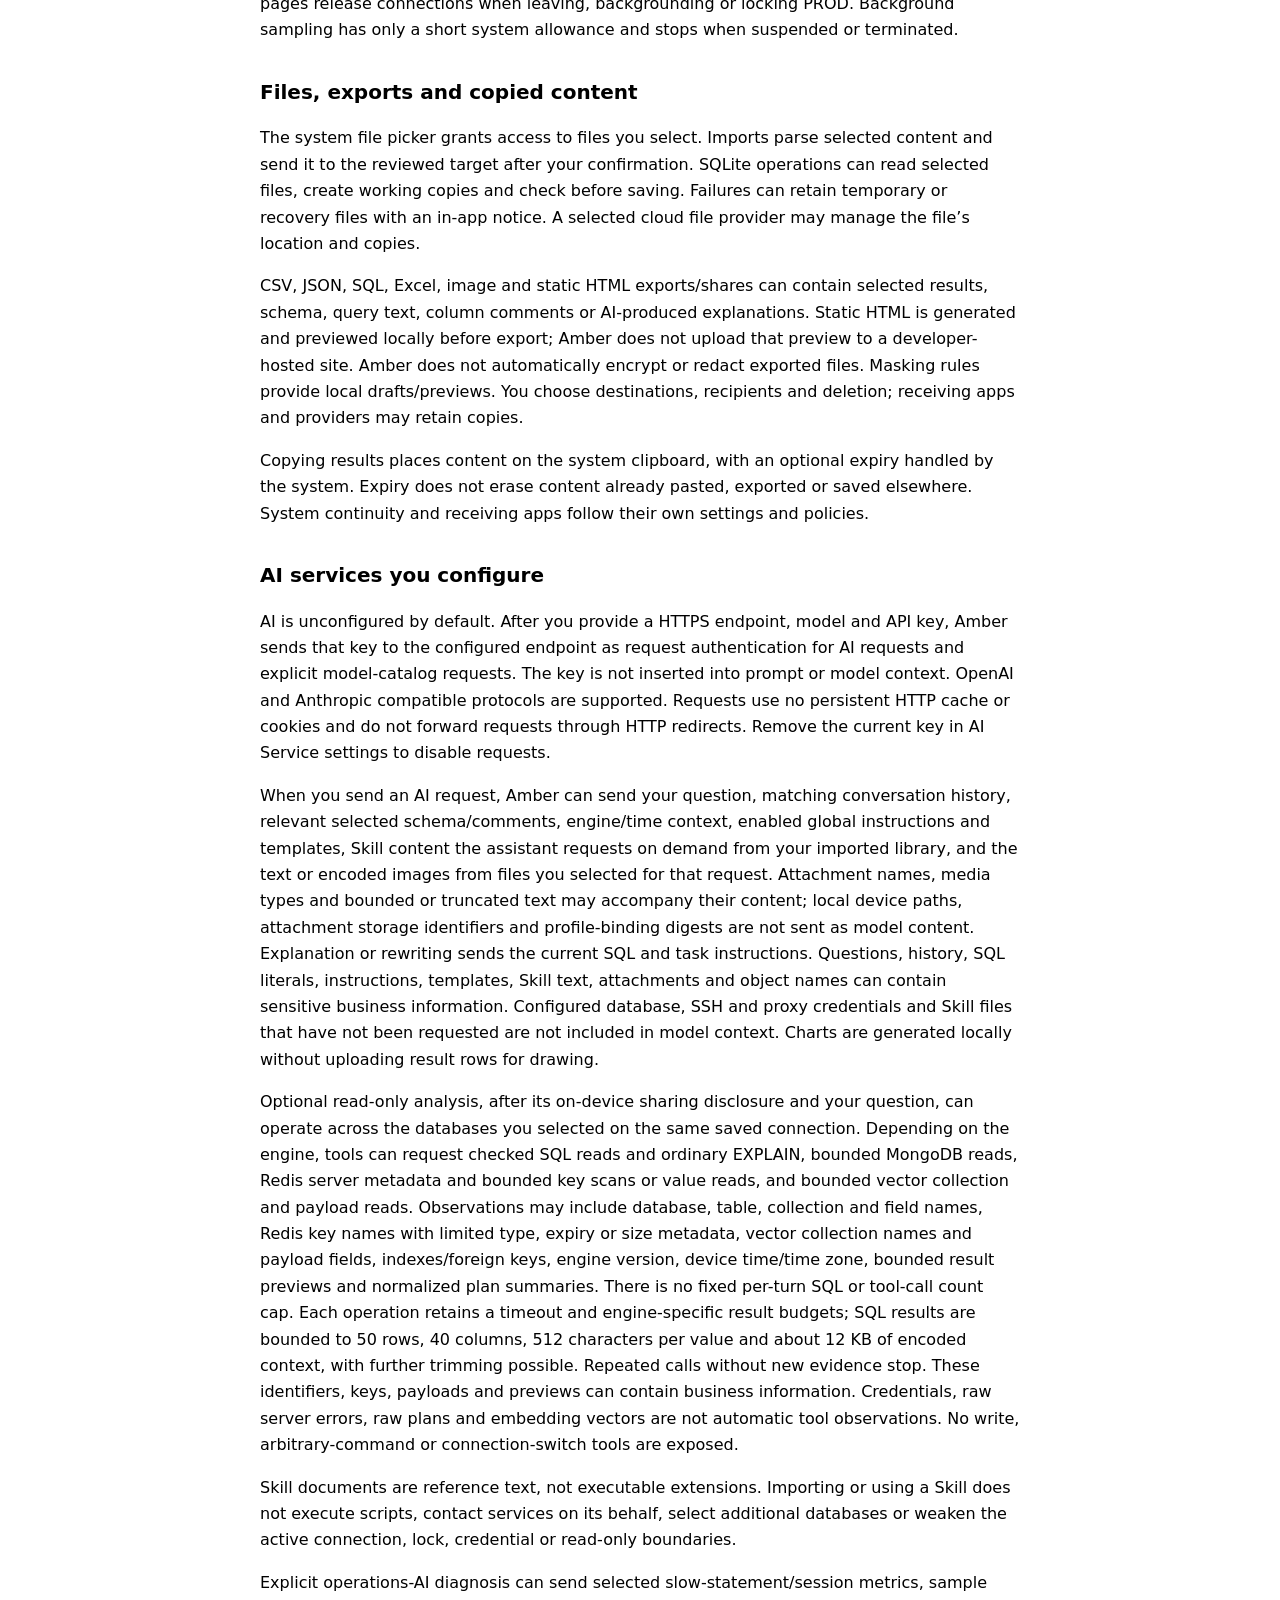
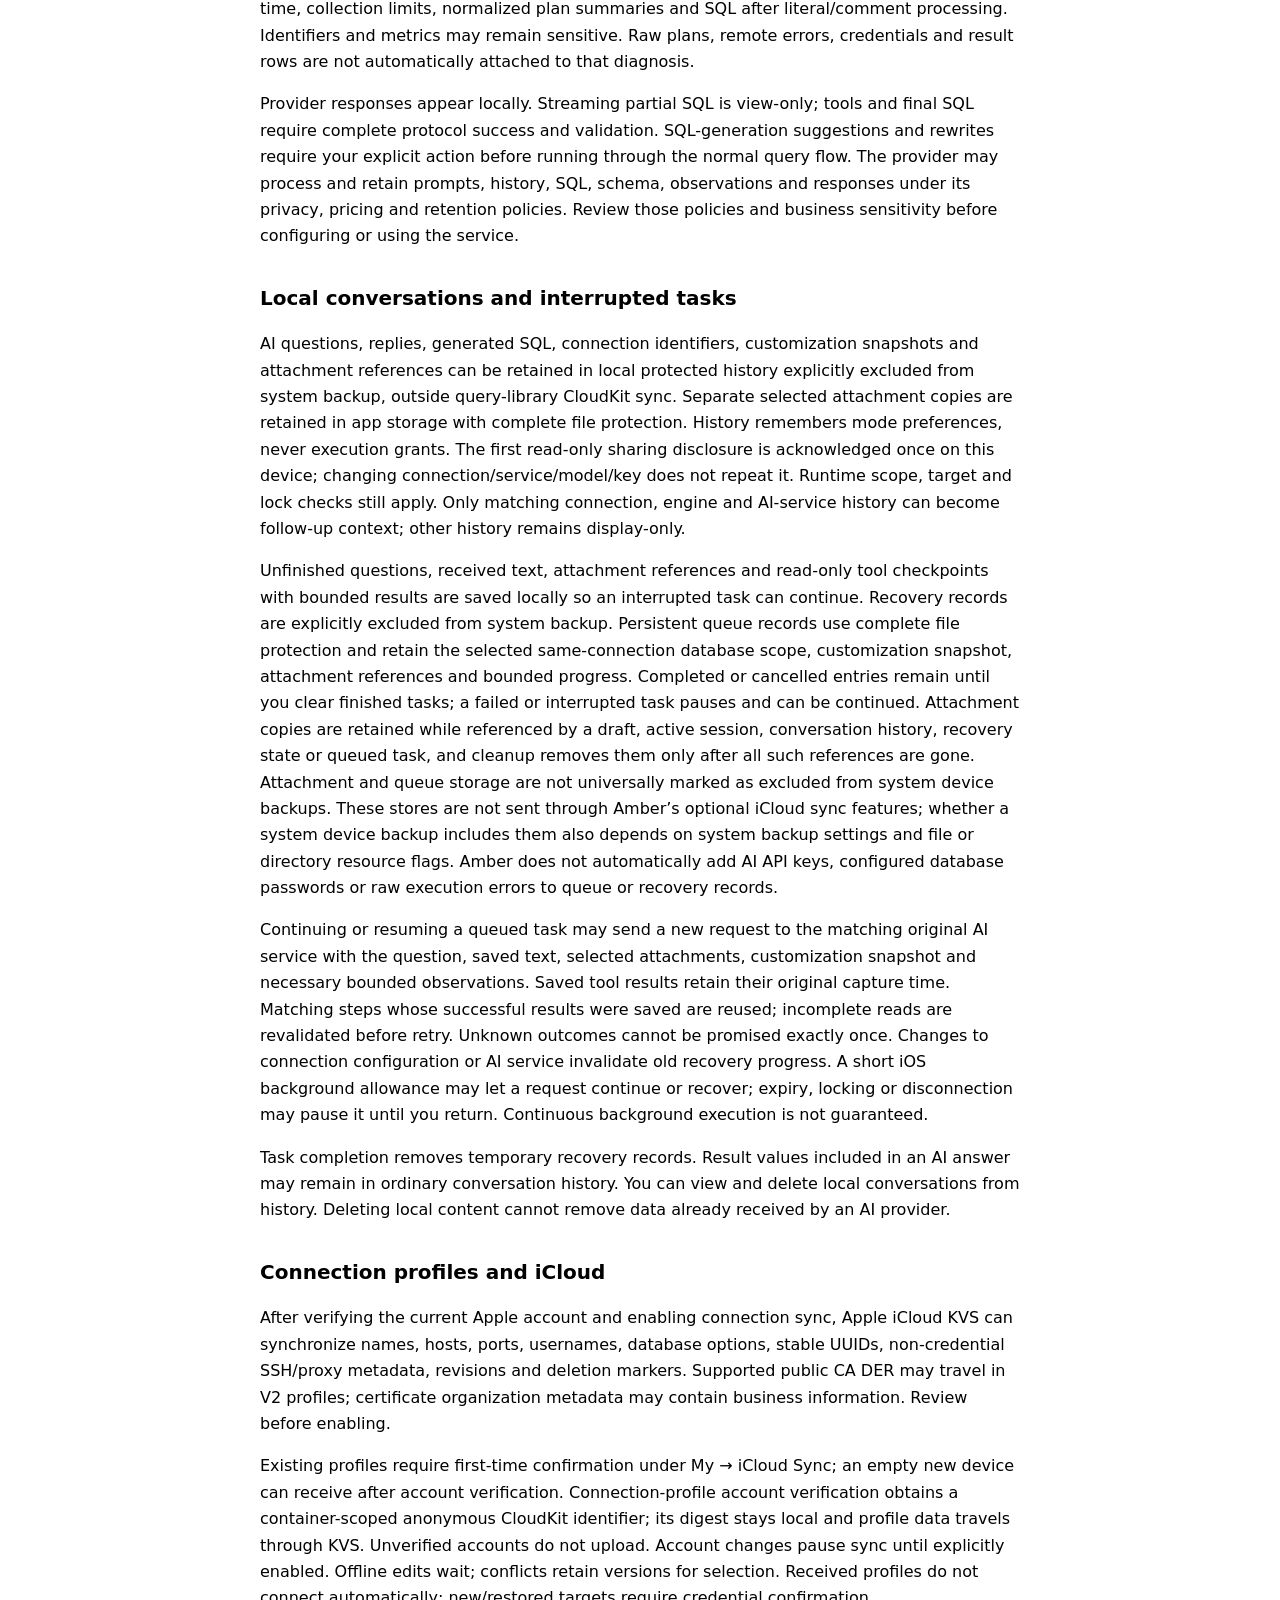
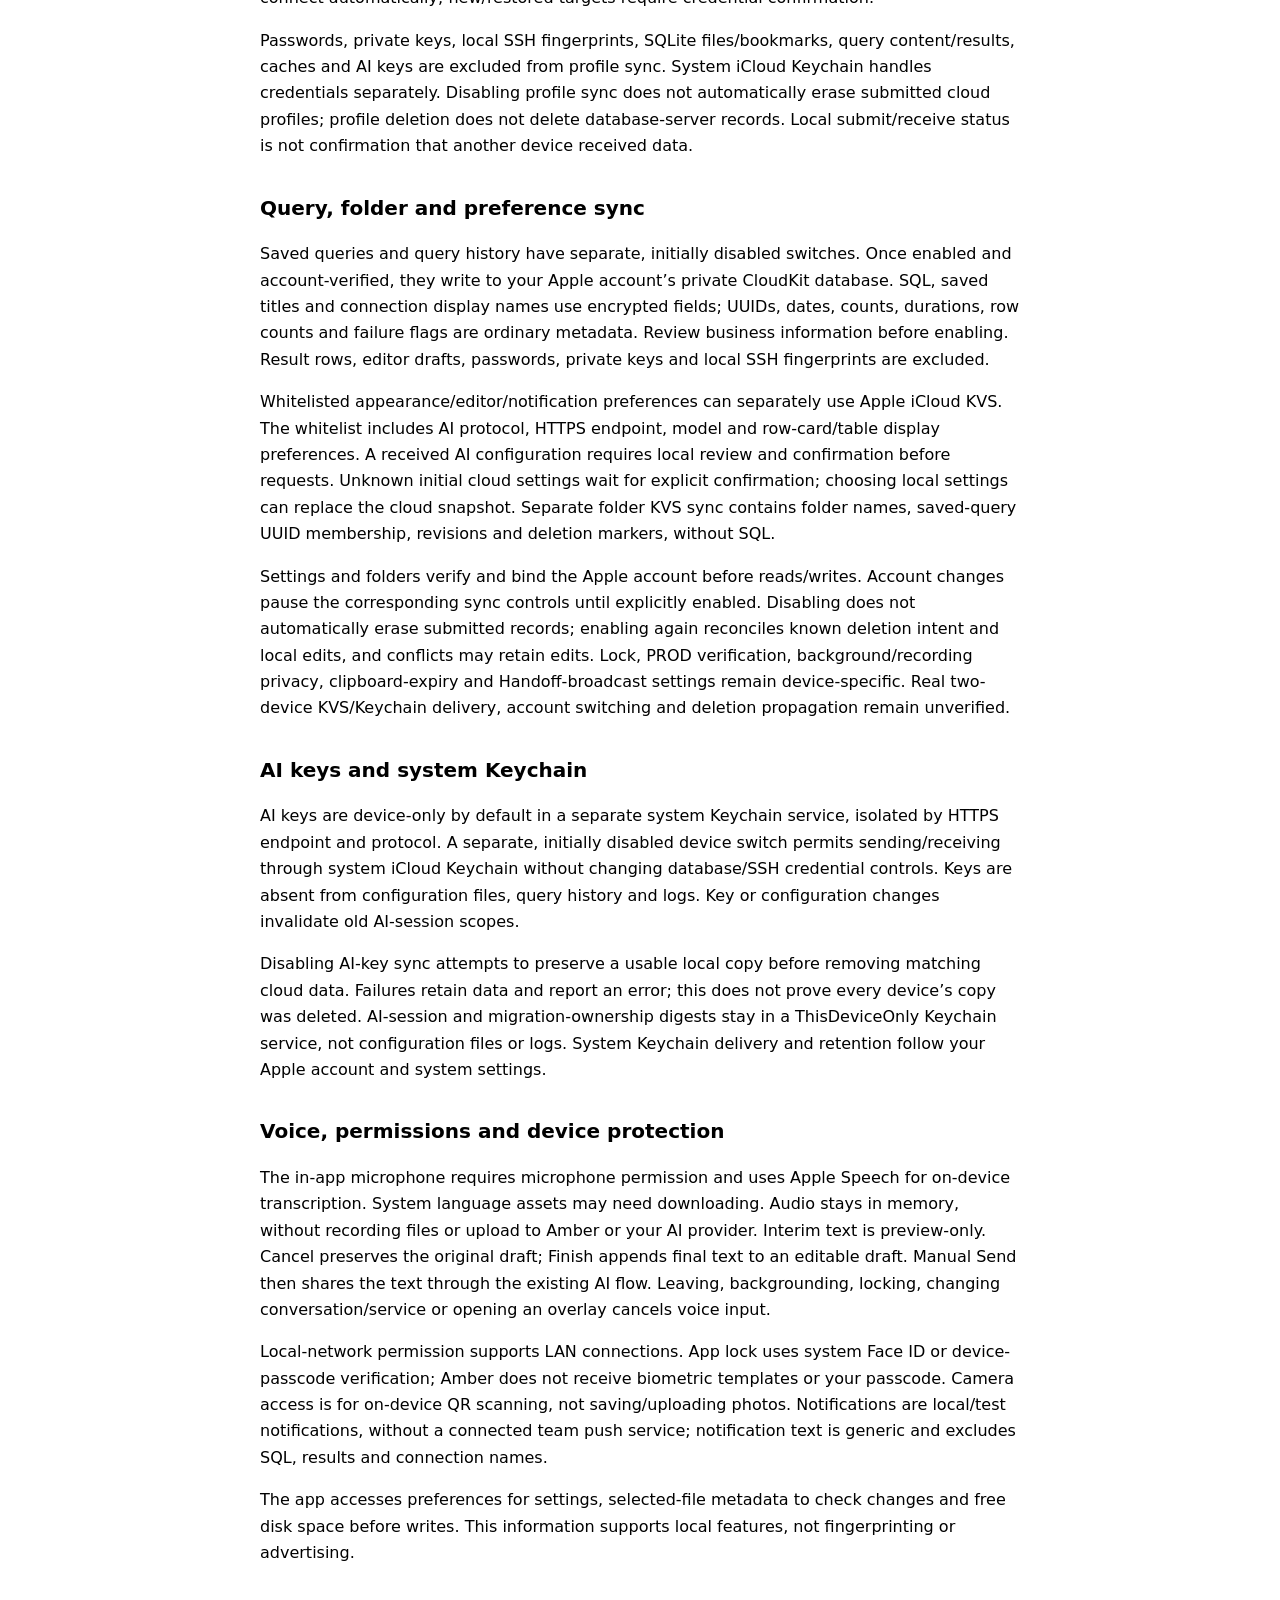
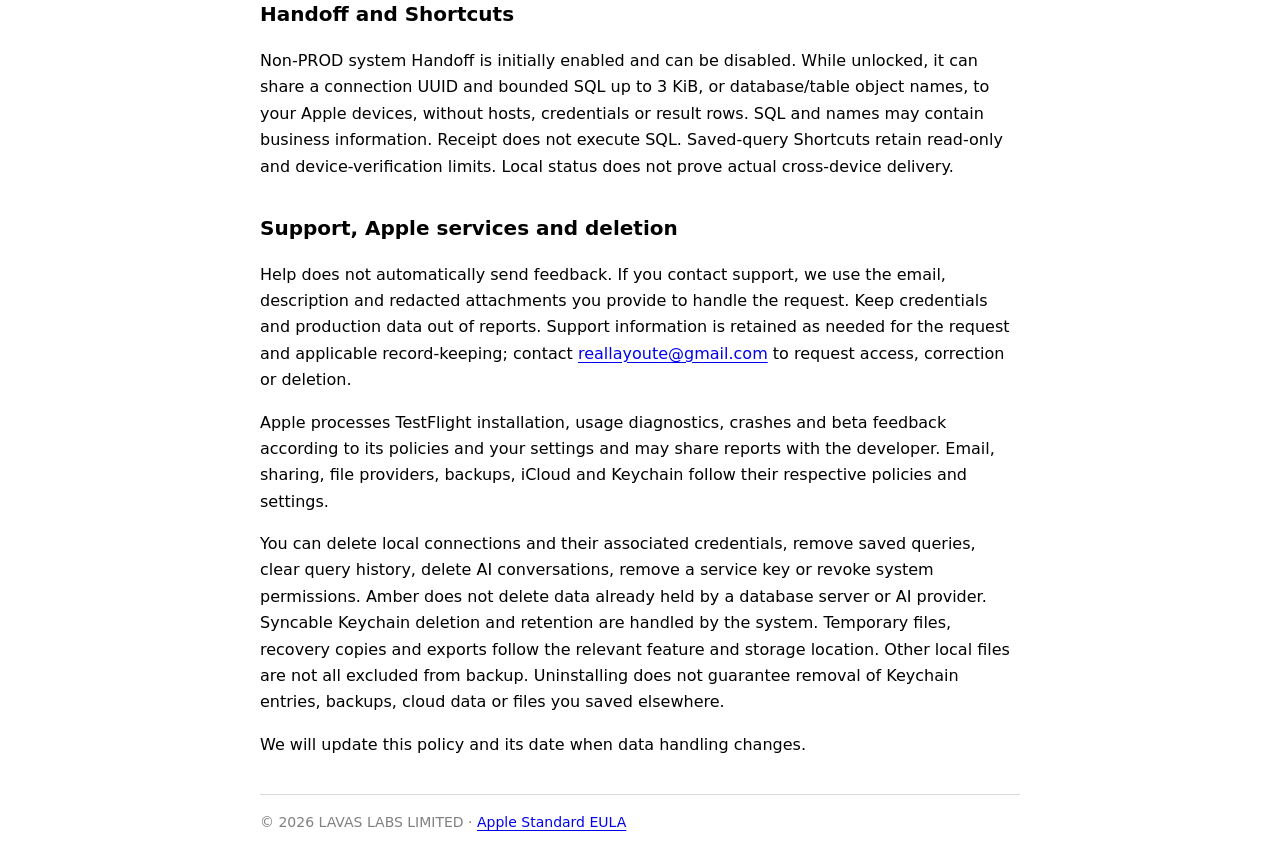
==== commit f0ce8d73: "docs(amber): disclose extended AI context handling" ====
--- a/amber/privacy.html
+++ b/amber/privacy.html
@@ -6,10 +6,10 @@
 <header><h1>Amber Privacy Policy</h1><p>Database client for iPhone and iPad · Personal beta</p></header>
 <nav aria-label="Main"><a href="index.html">Support</a><a href="privacy.html" aria-current="page">Privacy</a></nav>
 <section><h2>About this policy</h2>
-<p>Updated October 16, 2026. Amber is provided by LAVAS LABS LIMITED. Contact <a href="mailto:reallayoute@gmail.com">reallayoute@gmail.com</a> for privacy questions or requests. This policy describes the current personal beta. Amber has no team backend, gateway, advertising, cross-app tracking or proactive developer analytics uploads, and no in-app purchases or subscriptions.</p>
+<p>Updated October 19, 2026. Amber is provided by LAVAS LABS LIMITED. Contact <a href="mailto:reallayoute@gmail.com">reallayoute@gmail.com</a> for privacy questions or requests. This policy describes the current personal beta. Amber has no team backend, gateway, advertising, cross-app tracking or proactive developer analytics uploads, and no in-app purchases or subscriptions.</p>
 </section>
 <section><h2>Local data and credentials</h2>
-<p>Connection settings such as names, hosts, ports, usernames, database names and options are stored on your device. Saved SQL, query history and drafts may contain business information or literal values. Separate parameter inputs use driver binding and are not recorded as parameter values in query history; SQL literals you write remain part of the SQL. Recent connection/object metadata and local query folders are also stored on the device. Query-library files are excluded from system backup.</p>
+<p>Connection settings such as names, hosts, ports, usernames, database names and options are stored on your device. Saved SQL, query history and drafts may contain business information or literal values. AI customization stores global instructions, templates and an index of Skills you import. Skill files are copied into Amber’s protected app storage when you import them; Amber reads their text only on demand, does not execute their scripts and does not let Skill content expand database permissions. The customization store and app-owned Skill library use complete file protection and are explicitly excluded from system backup. Recent connection/object metadata and local query folders are also stored on the device. Query-library files are excluded from system backup.</p>
 <p>Database passwords, SSH passwords/private keys and SSH user certificates use separate system Keychain items governed by their sync controls and your iCloud Keychain settings. Database passwords are absent from connection configuration files. Proxy passwords remain device-only. Supported SSH keys can be imported from a selected file or an explicit system paste action. Encrypted-key passphrases are used locally, never saved or uploaded; credentials change only on successful import. Migration failures/conflicts retain usable local credentials and report the problem. The app cannot confirm delivery to another device.</p>
 <p>Public keys are copied or shared only when you choose that action; private keys remain in Keychain. You and the storage provider manage original key files, clipboard content and previously shared copies. SSH certificates are public authentication material but may contain account, principal or organization information. Local SSH host fingerprints are not synchronized.</p>
 </section>
@@ -20,20 +20,21 @@
 </section>
 <section><h2>Files, exports and copied content</h2>
 <p>The system file picker grants access to files you select. Imports parse selected content and send it to the reviewed target after your confirmation. SQLite operations can read selected files, create working copies and check before saving. Failures can retain temporary or recovery files with an in-app notice. A selected cloud file provider may manage the file’s location and copies.</p>
-<p>CSV, JSON, SQL, Excel and image exports/shares can contain selected results, schema, query text or column comments. Amber does not automatically encrypt or redact these files. Masking rules provide local drafts/previews. You choose destinations, recipients and deletion; receiving apps and providers may retain copies.</p>
+<p>CSV, JSON, SQL, Excel, image and static HTML exports/shares can contain selected results, schema, query text, column comments or AI-produced explanations. Static HTML is generated and previewed locally before export; Amber does not upload that preview to a developer-hosted site. Amber does not automatically encrypt or redact exported files. Masking rules provide local drafts/previews. You choose destinations, recipients and deletion; receiving apps and providers may retain copies.</p>
 <p>Copying results places content on the system clipboard, with an optional expiry handled by the system. Expiry does not erase content already pasted, exported or saved elsewhere. System continuity and receiving apps follow their own settings and policies.</p>
 </section>
 <section><h2>AI services you configure</h2>
-<p>AI is unconfigured by default. After you provide a HTTPS endpoint, model and API key and send a question, Amber authenticates with that service’s key. Explicit model-list loading also sends its key. OpenAI and Anthropic compatible protocols are supported. Requests use no persistent HTTP cache or cookies and do not forward requests through HTTP redirects. Remove the current key in AI Service settings to disable requests.</p>
-<p>SQL generation sends your question, matching conversation history, relevant selected schema/comments and engine/time context. It does not automatically attach database result rows or login credentials. Explanation or rewriting sends the current SQL and task instructions. Questions, history, SQL literals and object names can contain sensitive business information. Charts are generated locally without uploading result rows for drawing.</p>
-<p>Optional read-only analysis, after its on-device sharing disclosure and your question, can list tables, describe schema and request checked SELECT or ordinary EXPLAIN. Tool observations may include table/column names and comments, indexes/foreign keys, engine version, device time/time zone, bounded result previews and normalized plan summaries. A turn permits six tools and three queries; a result is capped at 50 rows, 40 columns, 512 characters per value and about 12 KB encoded, with further trimming possible. Complete or keyword-matched table inventories can contain business information. Credentials, raw server errors and raw plans are not automatic tool observations. No write, arbitrary-command or connection-switch tools are exposed.</p>
+<p>AI is unconfigured by default. After you provide a HTTPS endpoint, model and API key, Amber sends that key to the configured endpoint as request authentication for AI requests and explicit model-catalog requests. The key is not inserted into prompt or model context. OpenAI and Anthropic compatible protocols are supported. Requests use no persistent HTTP cache or cookies and do not forward requests through HTTP redirects. Remove the current key in AI Service settings to disable requests.</p>
+<p>When you send an AI request, Amber can send your question, matching conversation history, relevant selected schema/comments, engine/time context, enabled global instructions and templates, Skill content the assistant requests on demand from your imported library, and the text or encoded images from files you selected for that request. Attachment names, media types and bounded or truncated text may accompany their content; local device paths, attachment storage identifiers and profile-binding digests are not sent as model content. Explanation or rewriting sends the current SQL and task instructions. Questions, history, SQL literals, instructions, templates, Skill text, attachments and object names can contain sensitive business information. Configured database, SSH and proxy credentials and Skill files that have not been requested are not included in model context. Charts are generated locally without uploading result rows for drawing.</p>
+<p>Optional read-only analysis, after its on-device sharing disclosure and your question, can operate across the databases you selected on the same saved connection. Depending on the engine, tools can request checked SQL reads and ordinary EXPLAIN, bounded MongoDB reads, Redis server metadata and bounded key scans or value reads, and bounded vector collection and payload reads. Observations may include database, table, collection and field names, Redis key names with limited type, expiry or size metadata, vector collection names and payload fields, indexes/foreign keys, engine version, device time/time zone, bounded result previews and normalized plan summaries. There is no fixed per-turn SQL or tool-call count cap. Each operation retains a timeout and engine-specific result budgets; SQL results are bounded to 50 rows, 40 columns, 512 characters per value and about 12 KB of encoded context, with further trimming possible. Repeated calls without new evidence stop. These identifiers, keys, payloads and previews can contain business information. Credentials, raw server errors, raw plans and embedding vectors are not automatic tool observations. No write, arbitrary-command or connection-switch tools are exposed.</p>
+<p>Skill documents are reference text, not executable extensions. Importing or using a Skill does not execute scripts, contact services on its behalf, select additional databases or weaken the active connection, lock, credential or read-only boundaries.</p>
 <p>Explicit operations-AI diagnosis can send selected slow-statement/session metrics, sample time, collection limits, normalized plan summaries and SQL after literal/comment processing. Identifiers and metrics may remain sensitive. Raw plans, remote errors, credentials and result rows are not automatically attached to that diagnosis.</p>
 <p>Provider responses appear locally. Streaming partial SQL is view-only; tools and final SQL require complete protocol success and validation. SQL-generation suggestions and rewrites require your explicit action before running through the normal query flow. The provider may process and retain prompts, history, SQL, schema, observations and responses under its privacy, pricing and retention policies. Review those policies and business sensitivity before configuring or using the service.</p>
 </section>
 <section><h2>Local conversations and interrupted tasks</h2>
-<p>AI questions, replies, generated SQL and connection identifiers can be retained in local protected history excluded from backup, outside query-library CloudKit sync. History remembers mode preferences, never execution grants. The first read-only sharing disclosure is acknowledged once on this device; changing connection/service/model/key does not repeat it. Runtime scope, target and lock checks still apply. Only matching connection, engine and AI-service history can become follow-up context; other history remains display-only.</p>
-<p>Unfinished questions, received text and read-only tool checkpoints with bounded results are saved locally so an interrupted task can continue. Recovery files use complete data protection, are excluded from system backup and do not sync through iCloud. They contain no API keys or raw execution errors.</p>
-<p>Continuing may send a new request to the matching original AI service with the question, saved text and necessary bounded observations. Saved tool results retain their original capture time. Matching steps whose successful results were saved are reused; incomplete reads are revalidated before retry. Unknown outcomes cannot be promised exactly once. Changes to connection configuration or AI service invalidate old recovery progress. A short iOS background allowance may let a request continue; expiry, locking or disconnection may pause it until you return and choose Continue. Continuous background execution is not guaranteed.</p>
+<p>AI questions, replies, generated SQL, connection identifiers, customization snapshots and attachment references can be retained in local protected history explicitly excluded from system backup, outside query-library CloudKit sync. Separate selected attachment copies are retained in app storage with complete file protection. History remembers mode preferences, never execution grants. The first read-only sharing disclosure is acknowledged once on this device; changing connection/service/model/key does not repeat it. Runtime scope, target and lock checks still apply. Only matching connection, engine and AI-service history can become follow-up context; other history remains display-only.</p>
+<p>Unfinished questions, received text, attachment references and read-only tool checkpoints with bounded results are saved locally so an interrupted task can continue. Recovery records are explicitly excluded from system backup. Persistent queue records use complete file protection and retain the selected same-connection database scope, customization snapshot, attachment references and bounded progress. Completed or cancelled entries remain until you clear finished tasks; a failed or interrupted task pauses and can be continued. Attachment copies are retained while referenced by a draft, active session, conversation history, recovery state or queued task, and cleanup removes them only after all such references are gone. Attachment and queue storage are not universally marked as excluded from system device backups. These stores are not sent through Amber’s optional iCloud sync features; whether a system device backup includes them also depends on system backup settings and file or directory resource flags. Amber does not automatically add AI API keys, configured database passwords or raw execution errors to queue or recovery records.</p>
+<p>Continuing or resuming a queued task may send a new request to the matching original AI service with the question, saved text, selected attachments, customization snapshot and necessary bounded observations. Saved tool results retain their original capture time. Matching steps whose successful results were saved are reused; incomplete reads are revalidated before retry. Unknown outcomes cannot be promised exactly once. Changes to connection configuration or AI service invalidate old recovery progress. A short iOS background allowance may let a request continue or recover; expiry, locking or disconnection may pause it until you return. Continuous background execution is not guaranteed.</p>
 <p>Task completion removes temporary recovery records. Result values included in an AI answer may remain in ordinary conversation history. You can view and delete local conversations from history. Deleting local content cannot remove data already received by an AI provider.</p>
 </section>
 <section><h2>Connection profiles and iCloud</h2>
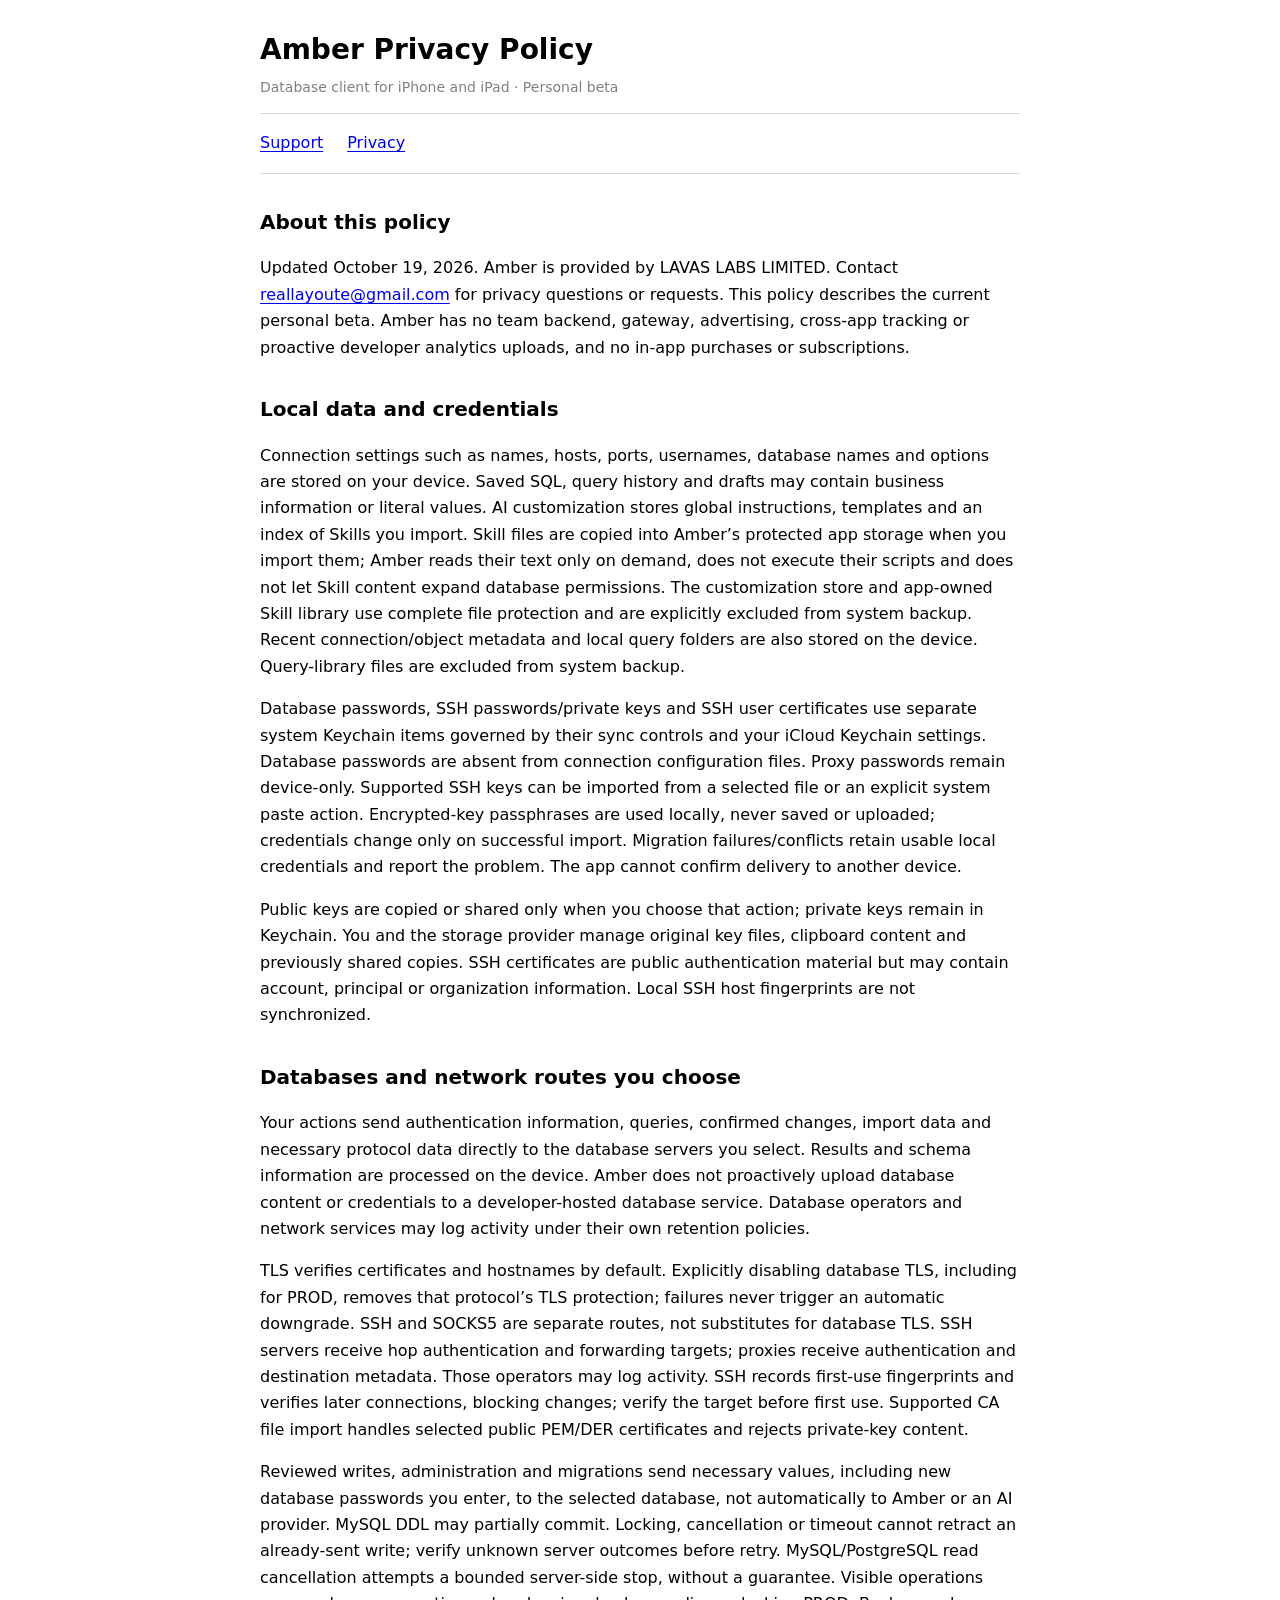
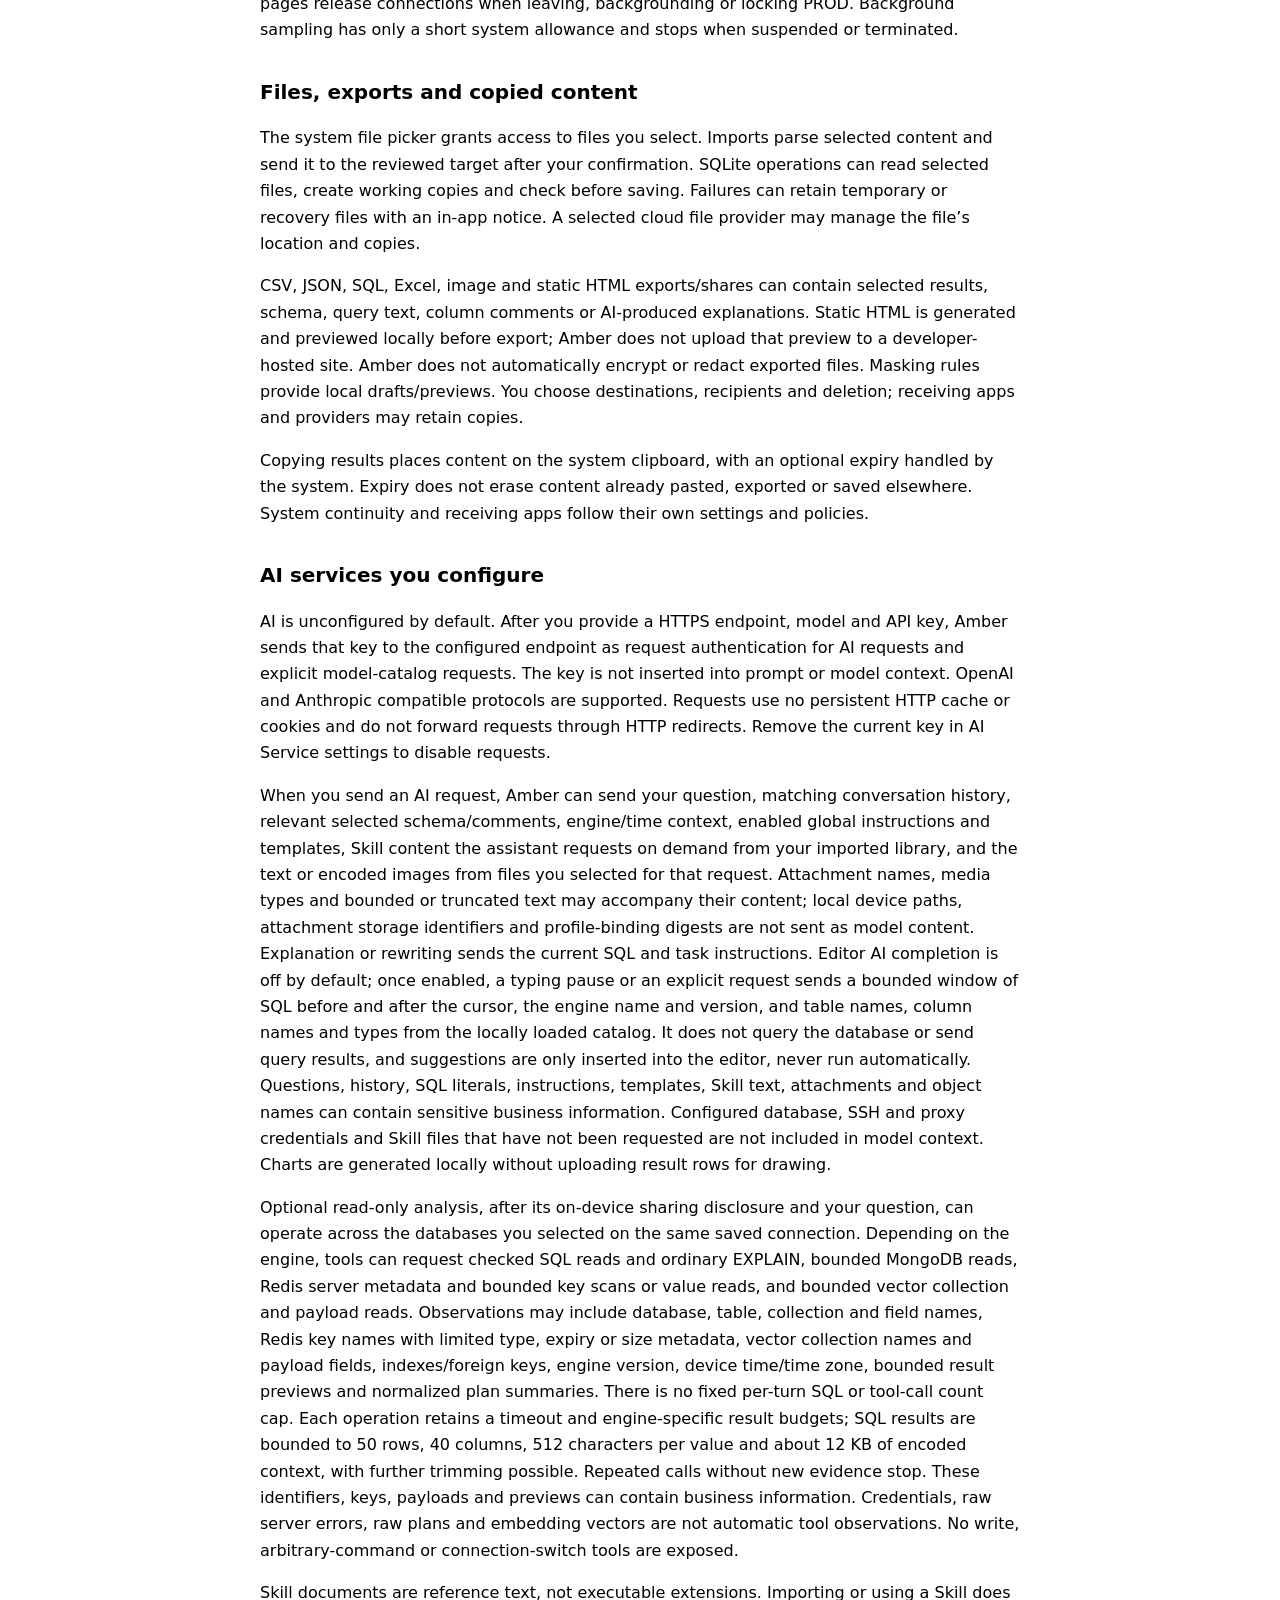
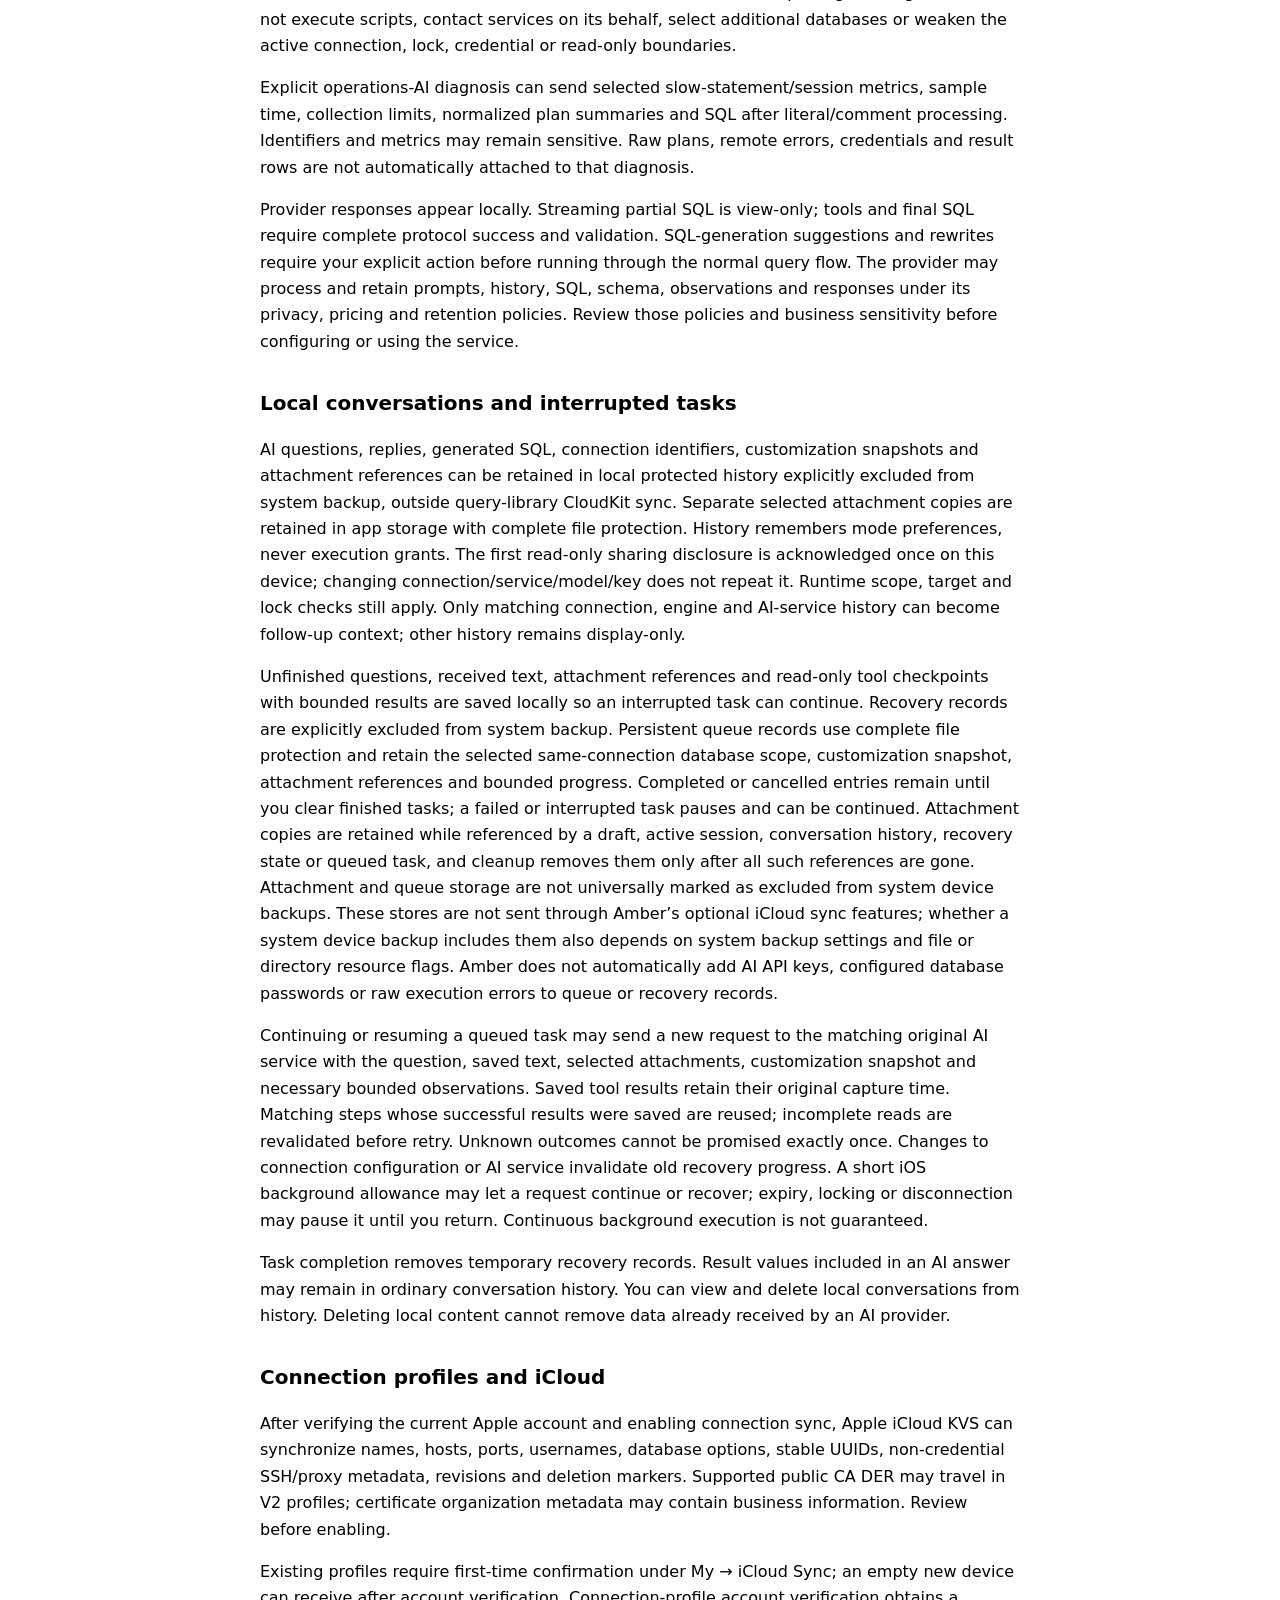
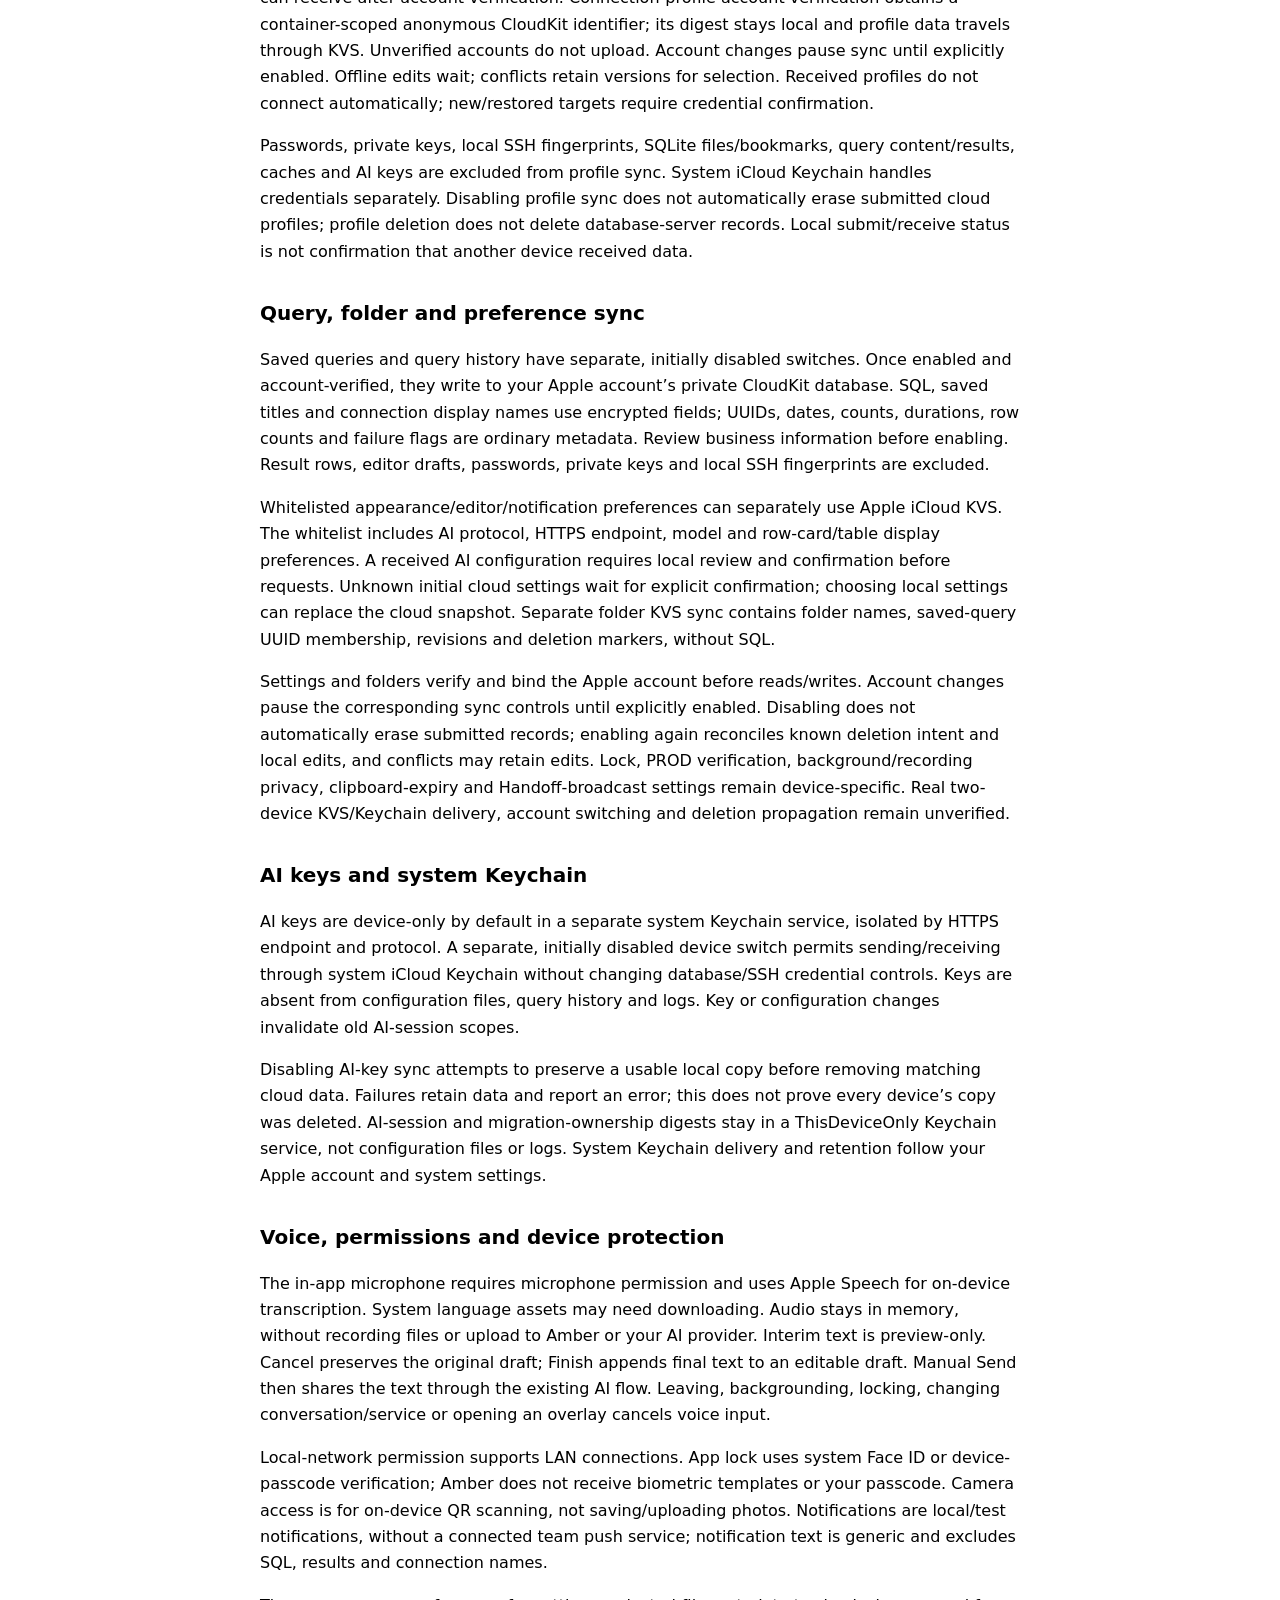
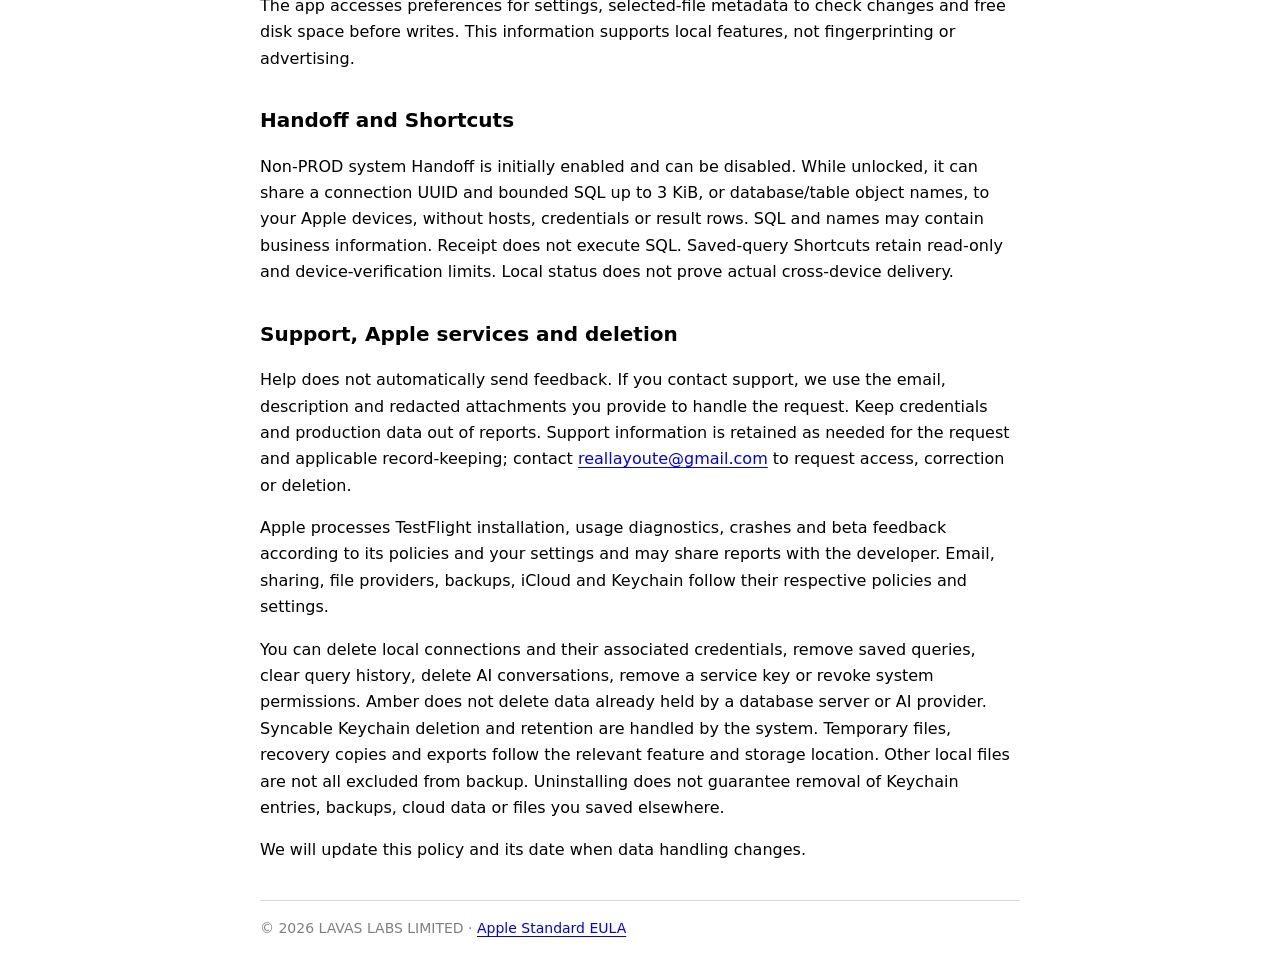
==== commit b67fc344: "docs(amber): disclose editor AI completion data Editor AI completion is off by default. When enabled" ====
--- a/amber/privacy.html
+++ b/amber/privacy.html
@@ -25,7 +25,7 @@
 </section>
 <section><h2>AI services you configure</h2>
 <p>AI is unconfigured by default. After you provide a HTTPS endpoint, model and API key, Amber sends that key to the configured endpoint as request authentication for AI requests and explicit model-catalog requests. The key is not inserted into prompt or model context. OpenAI and Anthropic compatible protocols are supported. Requests use no persistent HTTP cache or cookies and do not forward requests through HTTP redirects. Remove the current key in AI Service settings to disable requests.</p>
-<p>When you send an AI request, Amber can send your question, matching conversation history, relevant selected schema/comments, engine/time context, enabled global instructions and templates, Skill content the assistant requests on demand from your imported library, and the text or encoded images from files you selected for that request. Attachment names, media types and bounded or truncated text may accompany their content; local device paths, attachment storage identifiers and profile-binding digests are not sent as model content. Explanation or rewriting sends the current SQL and task instructions. Questions, history, SQL literals, instructions, templates, Skill text, attachments and object names can contain sensitive business information. Configured database, SSH and proxy credentials and Skill files that have not been requested are not included in model context. Charts are generated locally without uploading result rows for drawing.</p>
+<p>When you send an AI request, Amber can send your question, matching conversation history, relevant selected schema/comments, engine/time context, enabled global instructions and templates, Skill content the assistant requests on demand from your imported library, and the text or encoded images from files you selected for that request. Attachment names, media types and bounded or truncated text may accompany their content; local device paths, attachment storage identifiers and profile-binding digests are not sent as model content. Explanation or rewriting sends the current SQL and task instructions. Editor AI completion is off by default; once enabled, a typing pause or an explicit request sends a bounded window of SQL before and after the cursor, the engine name and version, and table names, column names and types from the locally loaded catalog. It does not query the database or send query results, and suggestions are only inserted into the editor, never run automatically. Questions, history, SQL literals, instructions, templates, Skill text, attachments and object names can contain sensitive business information. Configured database, SSH and proxy credentials and Skill files that have not been requested are not included in model context. Charts are generated locally without uploading result rows for drawing.</p>
 <p>Optional read-only analysis, after its on-device sharing disclosure and your question, can operate across the databases you selected on the same saved connection. Depending on the engine, tools can request checked SQL reads and ordinary EXPLAIN, bounded MongoDB reads, Redis server metadata and bounded key scans or value reads, and bounded vector collection and payload reads. Observations may include database, table, collection and field names, Redis key names with limited type, expiry or size metadata, vector collection names and payload fields, indexes/foreign keys, engine version, device time/time zone, bounded result previews and normalized plan summaries. There is no fixed per-turn SQL or tool-call count cap. Each operation retains a timeout and engine-specific result budgets; SQL results are bounded to 50 rows, 40 columns, 512 characters per value and about 12 KB of encoded context, with further trimming possible. Repeated calls without new evidence stop. These identifiers, keys, payloads and previews can contain business information. Credentials, raw server errors, raw plans and embedding vectors are not automatic tool observations. No write, arbitrary-command or connection-switch tools are exposed.</p>
 <p>Skill documents are reference text, not executable extensions. Importing or using a Skill does not execute scripts, contact services on its behalf, select additional databases or weaken the active connection, lock, credential or read-only boundaries.</p>
 <p>Explicit operations-AI diagnosis can send selected slow-statement/session metrics, sample time, collection limits, normalized plan summaries and SQL after literal/comment processing. Identifiers and metrics may remain sensitive. Raw plans, remote errors, credentials and result rows are not automatically attached to that diagnosis.</p>
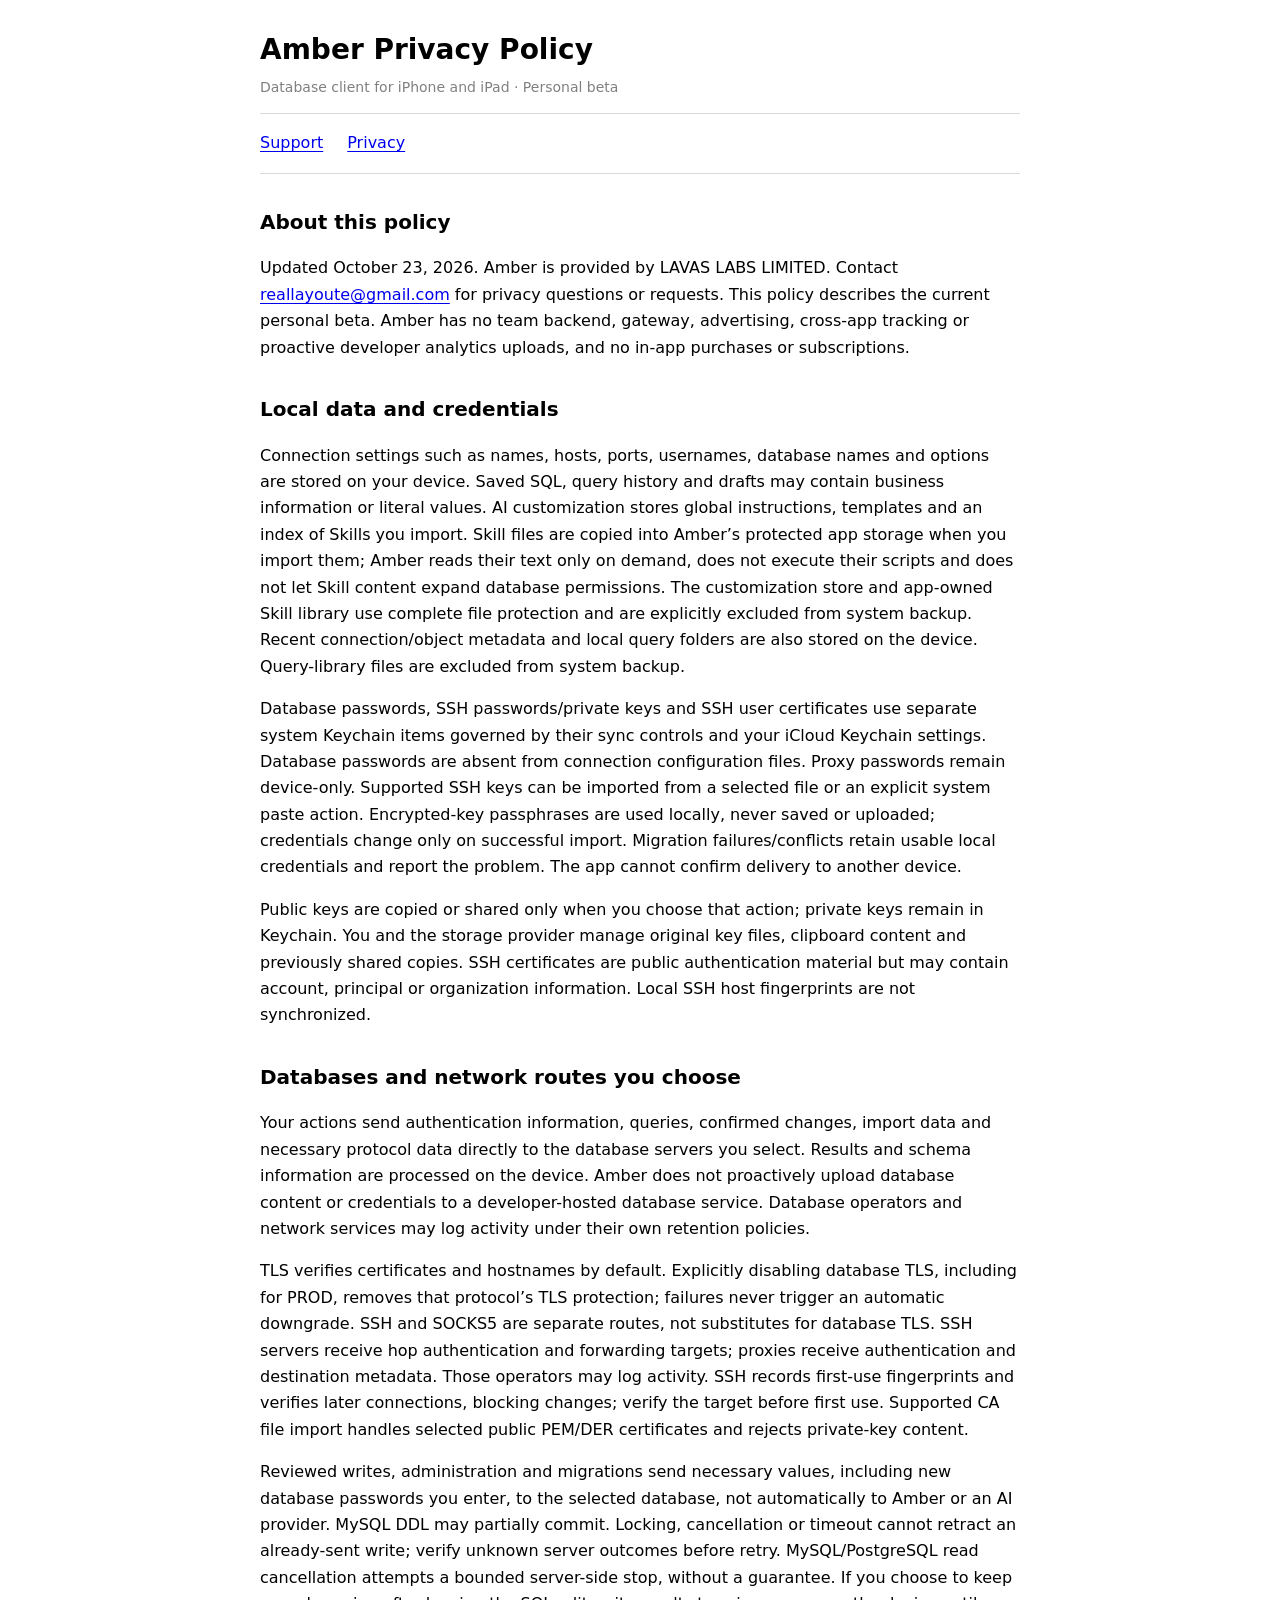
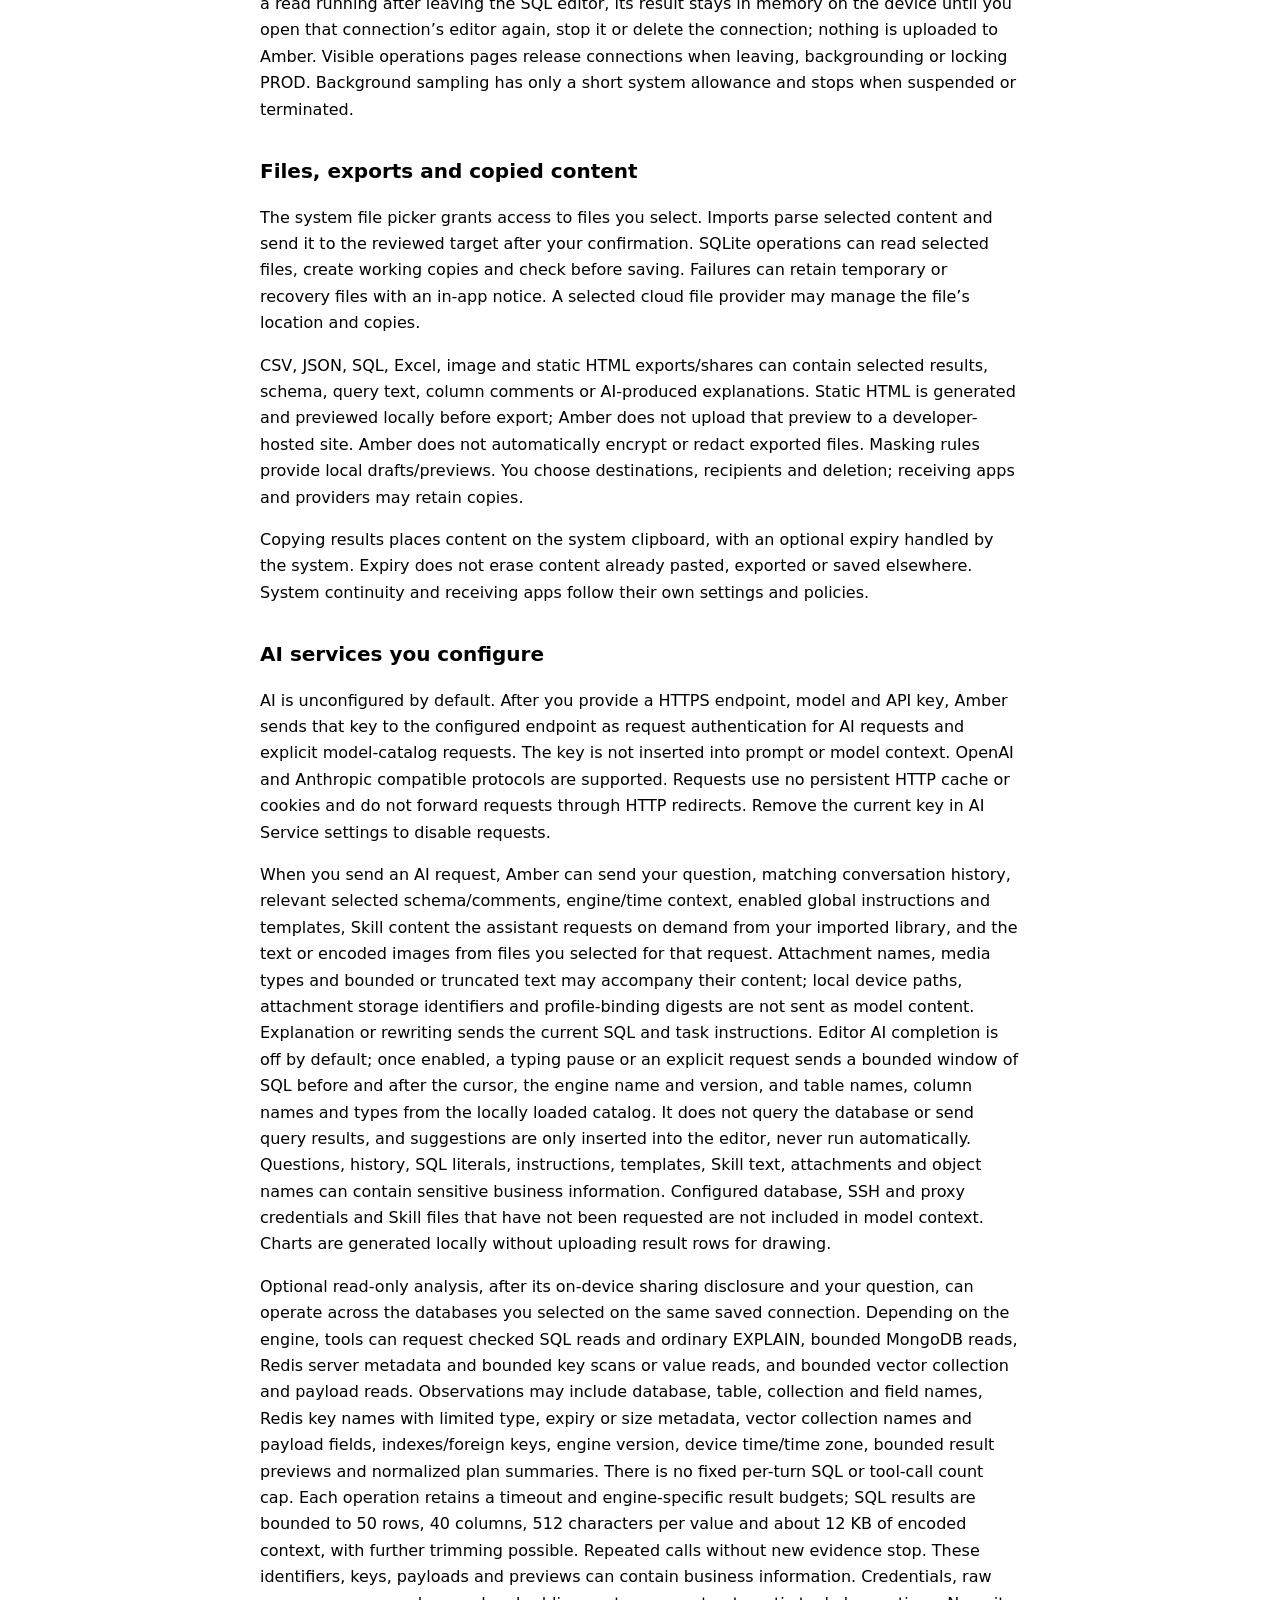
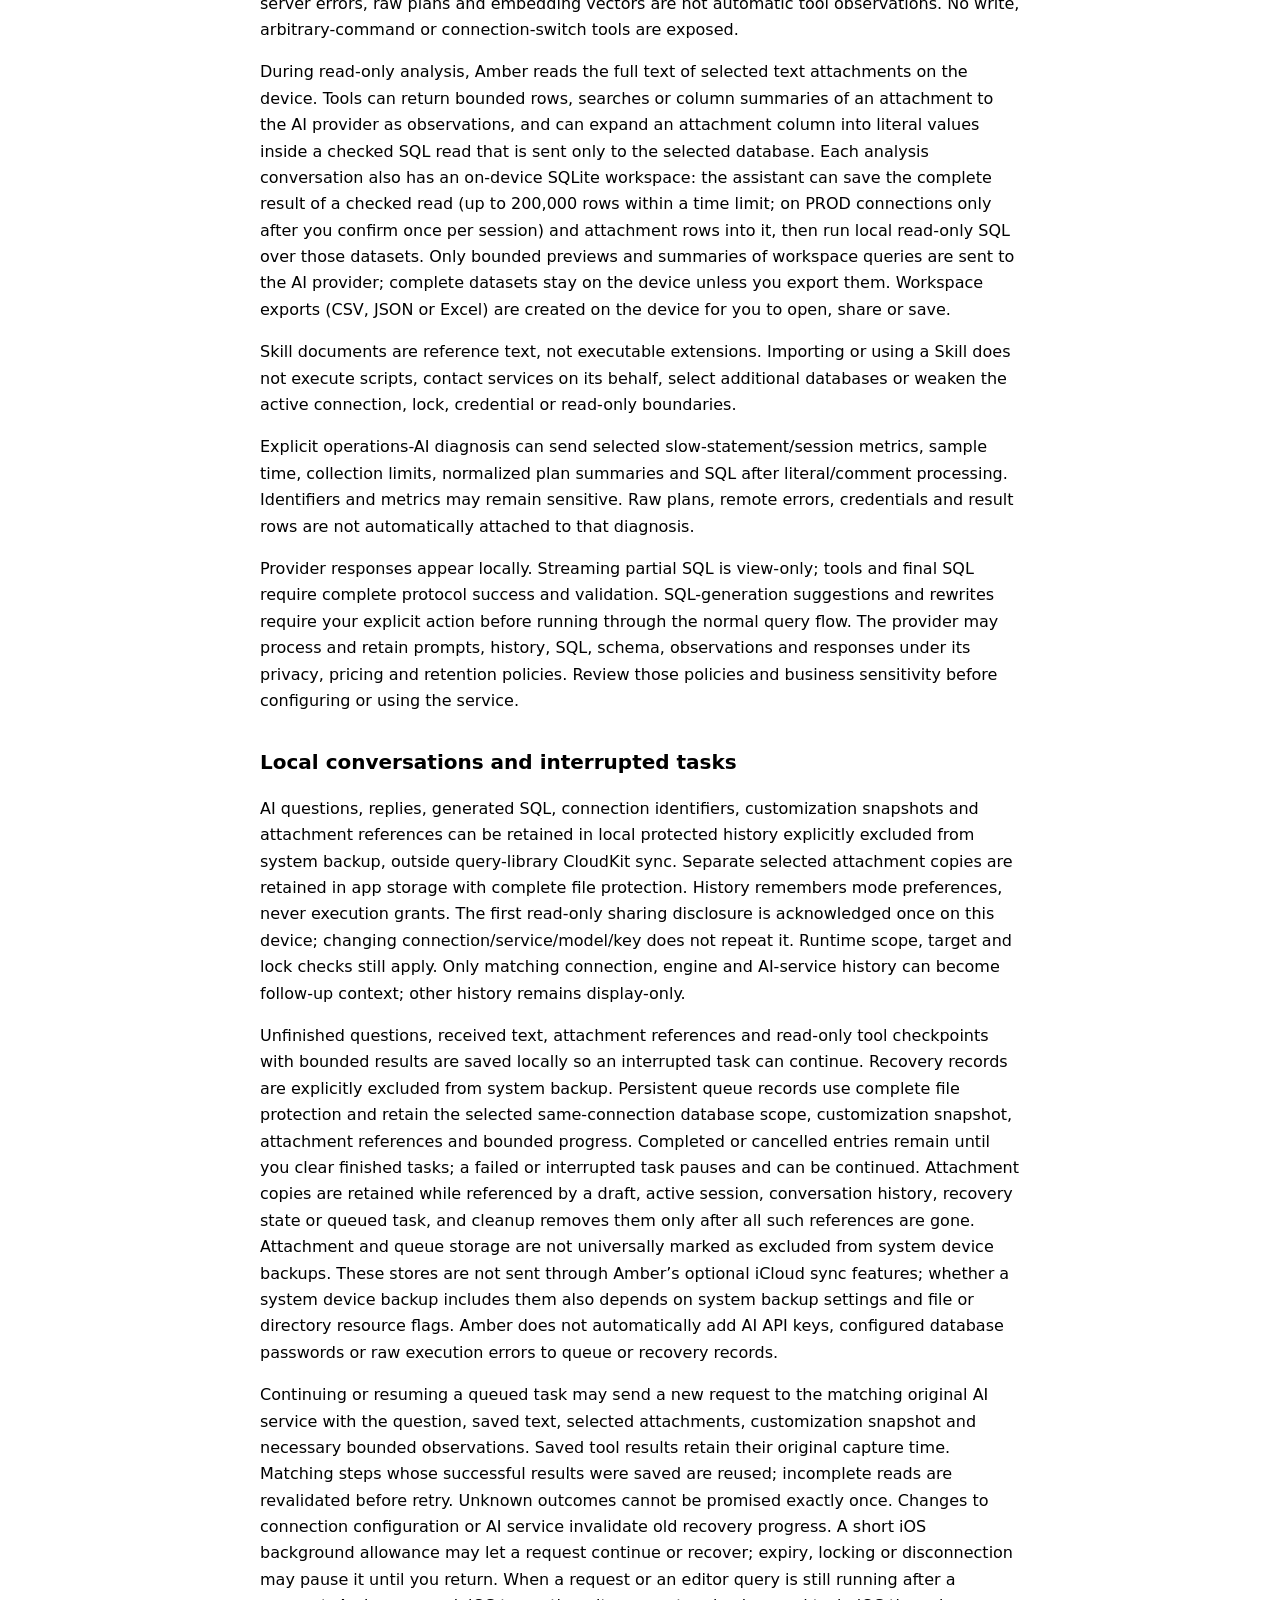
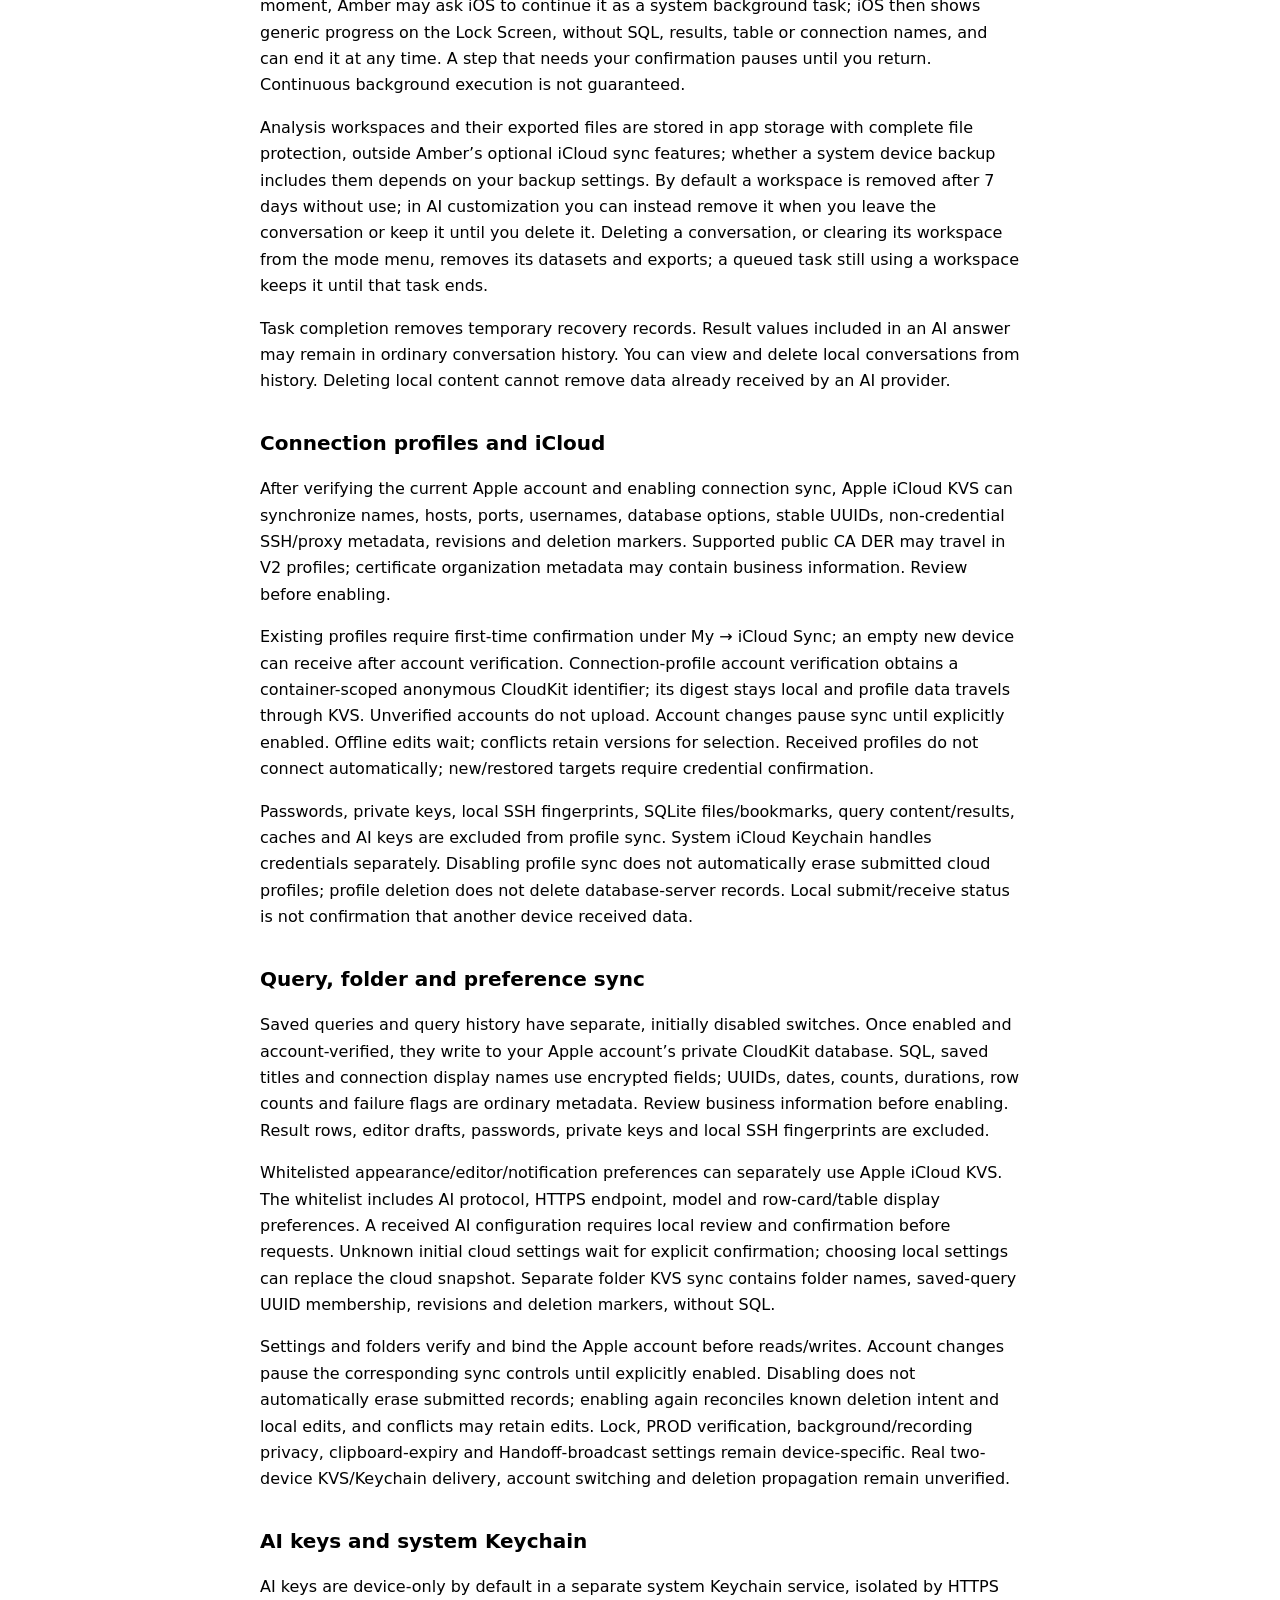
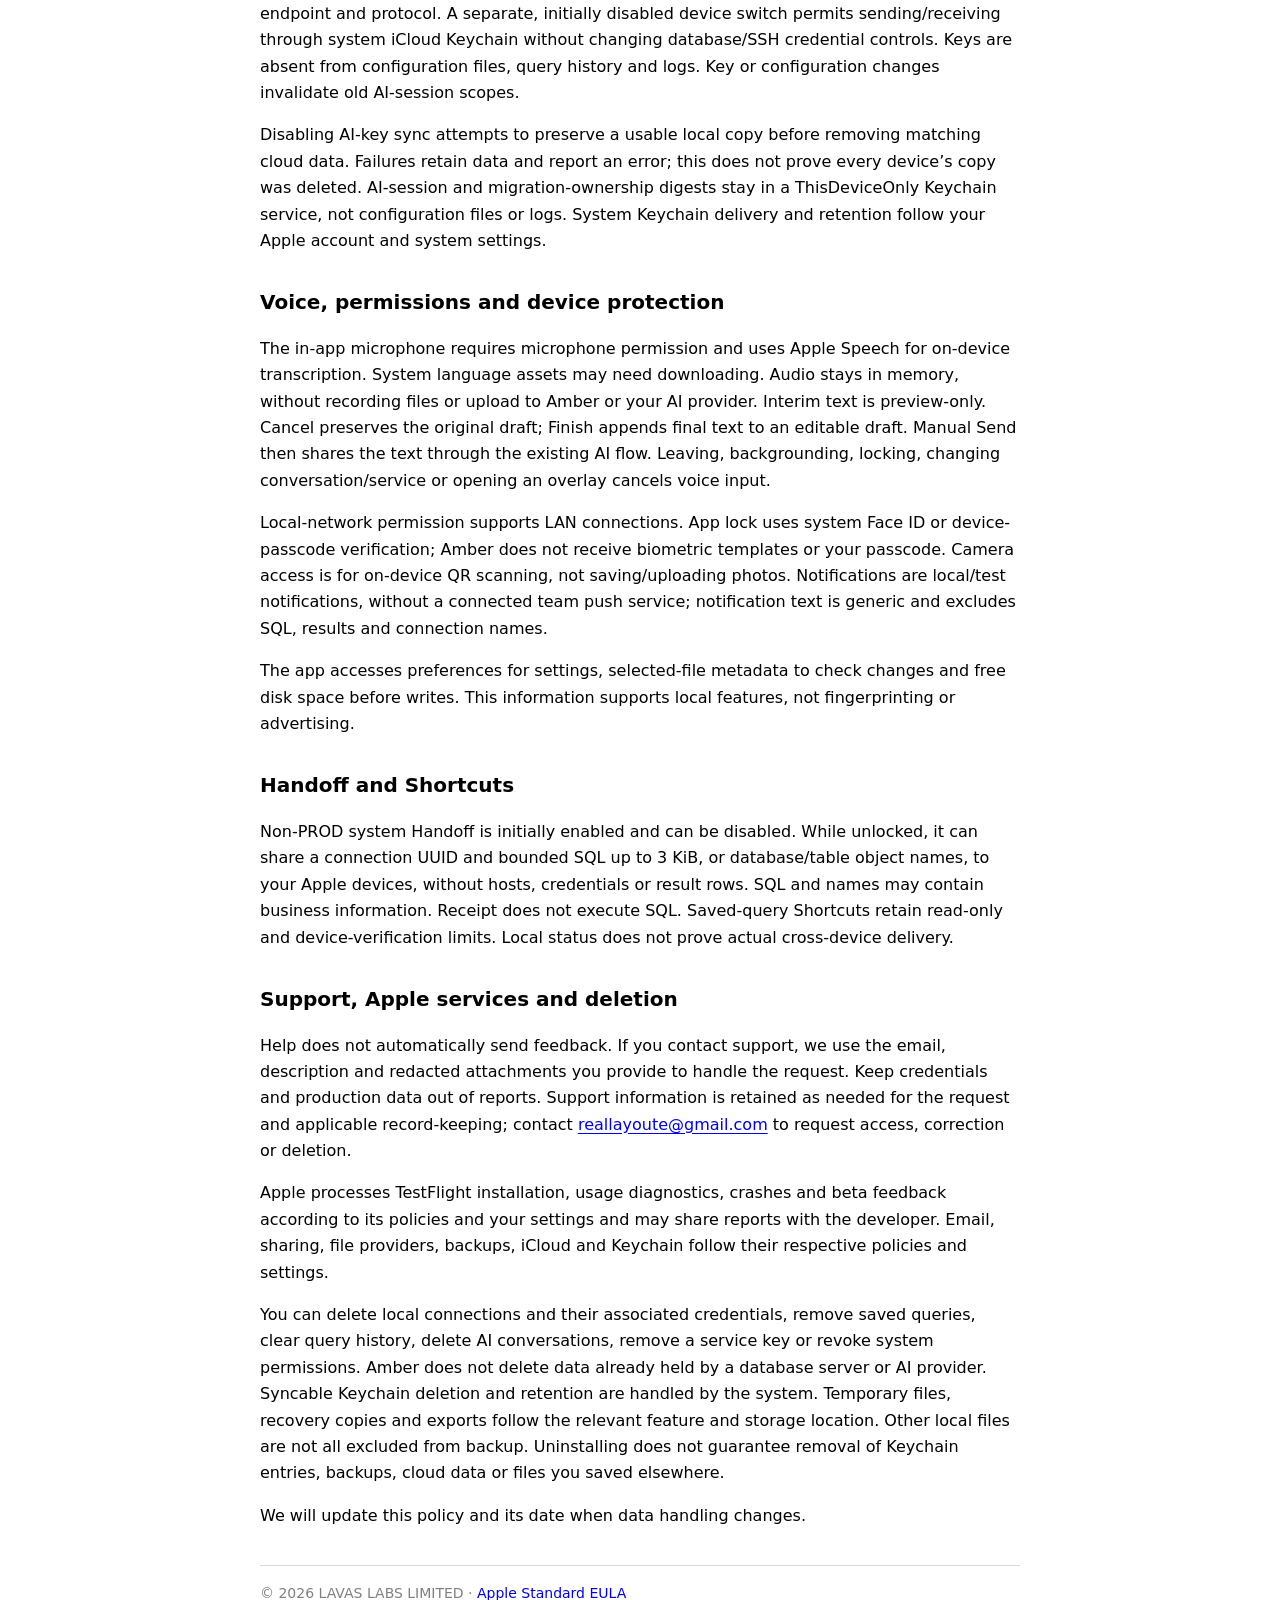
==== commit 6c7790c2: "docs(amber): disclose analysis workspaces, attachment tools and kept editor runs" ====
--- a/amber/privacy.html
+++ b/amber/privacy.html
@@ -6,7 +6,7 @@
 <header><h1>Amber Privacy Policy</h1><p>Database client for iPhone and iPad · Personal beta</p></header>
 <nav aria-label="Main"><a href="index.html">Support</a><a href="privacy.html" aria-current="page">Privacy</a></nav>
 <section><h2>About this policy</h2>
-<p>Updated October 19, 2026. Amber is provided by LAVAS LABS LIMITED. Contact <a href="mailto:reallayoute@gmail.com">reallayoute@gmail.com</a> for privacy questions or requests. This policy describes the current personal beta. Amber has no team backend, gateway, advertising, cross-app tracking or proactive developer analytics uploads, and no in-app purchases or subscriptions.</p>
+<p>Updated October 23, 2026. Amber is provided by LAVAS LABS LIMITED. Contact <a href="mailto:reallayoute@gmail.com">reallayoute@gmail.com</a> for privacy questions or requests. This policy describes the current personal beta. Amber has no team backend, gateway, advertising, cross-app tracking or proactive developer analytics uploads, and no in-app purchases or subscriptions.</p>
 </section>
 <section><h2>Local data and credentials</h2>
 <p>Connection settings such as names, hosts, ports, usernames, database names and options are stored on your device. Saved SQL, query history and drafts may contain business information or literal values. AI customization stores global instructions, templates and an index of Skills you import. Skill files are copied into Amber’s protected app storage when you import them; Amber reads their text only on demand, does not execute their scripts and does not let Skill content expand database permissions. The customization store and app-owned Skill library use complete file protection and are explicitly excluded from system backup. Recent connection/object metadata and local query folders are also stored on the device. Query-library files are excluded from system backup.</p>
@@ -16,7 +16,7 @@
 <section><h2>Databases and network routes you choose</h2>
 <p>Your actions send authentication information, queries, confirmed changes, import data and necessary protocol data directly to the database servers you select. Results and schema information are processed on the device. Amber does not proactively upload database content or credentials to a developer-hosted database service. Database operators and network services may log activity under their own retention policies.</p>
 <p>TLS verifies certificates and hostnames by default. Explicitly disabling database TLS, including for PROD, removes that protocol’s TLS protection; failures never trigger an automatic downgrade. SSH and SOCKS5 are separate routes, not substitutes for database TLS. SSH servers receive hop authentication and forwarding targets; proxies receive authentication and destination metadata. Those operators may log activity. SSH records first-use fingerprints and verifies later connections, blocking changes; verify the target before first use. Supported CA file import handles selected public PEM/DER certificates and rejects private-key content.</p>
-<p>Reviewed writes, administration and migrations send necessary values, including new database passwords you enter, to the selected database, not automatically to Amber or an AI provider. MySQL DDL may partially commit. Locking, cancellation or timeout cannot retract an already-sent write; verify unknown server outcomes before retry. MySQL/PostgreSQL read cancellation attempts a bounded server-side stop, without a guarantee. Visible operations pages release connections when leaving, backgrounding or locking PROD. Background sampling has only a short system allowance and stops when suspended or terminated.</p>
+<p>Reviewed writes, administration and migrations send necessary values, including new database passwords you enter, to the selected database, not automatically to Amber or an AI provider. MySQL DDL may partially commit. Locking, cancellation or timeout cannot retract an already-sent write; verify unknown server outcomes before retry. MySQL/PostgreSQL read cancellation attempts a bounded server-side stop, without a guarantee. If you choose to keep a read running after leaving the SQL editor, its result stays in memory on the device until you open that connection’s editor again, stop it or delete the connection; nothing is uploaded to Amber. Visible operations pages release connections when leaving, backgrounding or locking PROD. Background sampling has only a short system allowance and stops when suspended or terminated.</p>
 </section>
 <section><h2>Files, exports and copied content</h2>
 <p>The system file picker grants access to files you select. Imports parse selected content and send it to the reviewed target after your confirmation. SQLite operations can read selected files, create working copies and check before saving. Failures can retain temporary or recovery files with an in-app notice. A selected cloud file provider may manage the file’s location and copies.</p>
@@ -27,6 +27,7 @@
 <p>AI is unconfigured by default. After you provide a HTTPS endpoint, model and API key, Amber sends that key to the configured endpoint as request authentication for AI requests and explicit model-catalog requests. The key is not inserted into prompt or model context. OpenAI and Anthropic compatible protocols are supported. Requests use no persistent HTTP cache or cookies and do not forward requests through HTTP redirects. Remove the current key in AI Service settings to disable requests.</p>
 <p>When you send an AI request, Amber can send your question, matching conversation history, relevant selected schema/comments, engine/time context, enabled global instructions and templates, Skill content the assistant requests on demand from your imported library, and the text or encoded images from files you selected for that request. Attachment names, media types and bounded or truncated text may accompany their content; local device paths, attachment storage identifiers and profile-binding digests are not sent as model content. Explanation or rewriting sends the current SQL and task instructions. Editor AI completion is off by default; once enabled, a typing pause or an explicit request sends a bounded window of SQL before and after the cursor, the engine name and version, and table names, column names and types from the locally loaded catalog. It does not query the database or send query results, and suggestions are only inserted into the editor, never run automatically. Questions, history, SQL literals, instructions, templates, Skill text, attachments and object names can contain sensitive business information. Configured database, SSH and proxy credentials and Skill files that have not been requested are not included in model context. Charts are generated locally without uploading result rows for drawing.</p>
 <p>Optional read-only analysis, after its on-device sharing disclosure and your question, can operate across the databases you selected on the same saved connection. Depending on the engine, tools can request checked SQL reads and ordinary EXPLAIN, bounded MongoDB reads, Redis server metadata and bounded key scans or value reads, and bounded vector collection and payload reads. Observations may include database, table, collection and field names, Redis key names with limited type, expiry or size metadata, vector collection names and payload fields, indexes/foreign keys, engine version, device time/time zone, bounded result previews and normalized plan summaries. There is no fixed per-turn SQL or tool-call count cap. Each operation retains a timeout and engine-specific result budgets; SQL results are bounded to 50 rows, 40 columns, 512 characters per value and about 12 KB of encoded context, with further trimming possible. Repeated calls without new evidence stop. These identifiers, keys, payloads and previews can contain business information. Credentials, raw server errors, raw plans and embedding vectors are not automatic tool observations. No write, arbitrary-command or connection-switch tools are exposed.</p>
+<p>During read-only analysis, Amber reads the full text of selected text attachments on the device. Tools can return bounded rows, searches or column summaries of an attachment to the AI provider as observations, and can expand an attachment column into literal values inside a checked SQL read that is sent only to the selected database. Each analysis conversation also has an on-device SQLite workspace: the assistant can save the complete result of a checked read (up to 200,000 rows within a time limit; on PROD connections only after you confirm once per session) and attachment rows into it, then run local read-only SQL over those datasets. Only bounded previews and summaries of workspace queries are sent to the AI provider; complete datasets stay on the device unless you export them. Workspace exports (CSV, JSON or Excel) are created on the device for you to open, share or save.</p>
 <p>Skill documents are reference text, not executable extensions. Importing or using a Skill does not execute scripts, contact services on its behalf, select additional databases or weaken the active connection, lock, credential or read-only boundaries.</p>
 <p>Explicit operations-AI diagnosis can send selected slow-statement/session metrics, sample time, collection limits, normalized plan summaries and SQL after literal/comment processing. Identifiers and metrics may remain sensitive. Raw plans, remote errors, credentials and result rows are not automatically attached to that diagnosis.</p>
 <p>Provider responses appear locally. Streaming partial SQL is view-only; tools and final SQL require complete protocol success and validation. SQL-generation suggestions and rewrites require your explicit action before running through the normal query flow. The provider may process and retain prompts, history, SQL, schema, observations and responses under its privacy, pricing and retention policies. Review those policies and business sensitivity before configuring or using the service.</p>
@@ -34,7 +35,8 @@
 <section><h2>Local conversations and interrupted tasks</h2>
 <p>AI questions, replies, generated SQL, connection identifiers, customization snapshots and attachment references can be retained in local protected history explicitly excluded from system backup, outside query-library CloudKit sync. Separate selected attachment copies are retained in app storage with complete file protection. History remembers mode preferences, never execution grants. The first read-only sharing disclosure is acknowledged once on this device; changing connection/service/model/key does not repeat it. Runtime scope, target and lock checks still apply. Only matching connection, engine and AI-service history can become follow-up context; other history remains display-only.</p>
 <p>Unfinished questions, received text, attachment references and read-only tool checkpoints with bounded results are saved locally so an interrupted task can continue. Recovery records are explicitly excluded from system backup. Persistent queue records use complete file protection and retain the selected same-connection database scope, customization snapshot, attachment references and bounded progress. Completed or cancelled entries remain until you clear finished tasks; a failed or interrupted task pauses and can be continued. Attachment copies are retained while referenced by a draft, active session, conversation history, recovery state or queued task, and cleanup removes them only after all such references are gone. Attachment and queue storage are not universally marked as excluded from system device backups. These stores are not sent through Amber’s optional iCloud sync features; whether a system device backup includes them also depends on system backup settings and file or directory resource flags. Amber does not automatically add AI API keys, configured database passwords or raw execution errors to queue or recovery records.</p>
-<p>Continuing or resuming a queued task may send a new request to the matching original AI service with the question, saved text, selected attachments, customization snapshot and necessary bounded observations. Saved tool results retain their original capture time. Matching steps whose successful results were saved are reused; incomplete reads are revalidated before retry. Unknown outcomes cannot be promised exactly once. Changes to connection configuration or AI service invalidate old recovery progress. A short iOS background allowance may let a request continue or recover; expiry, locking or disconnection may pause it until you return. Continuous background execution is not guaranteed.</p>
+<p>Continuing or resuming a queued task may send a new request to the matching original AI service with the question, saved text, selected attachments, customization snapshot and necessary bounded observations. Saved tool results retain their original capture time. Matching steps whose successful results were saved are reused; incomplete reads are revalidated before retry. Unknown outcomes cannot be promised exactly once. Changes to connection configuration or AI service invalidate old recovery progress. A short iOS background allowance may let a request continue or recover; expiry, locking or disconnection may pause it until you return. When a request or an editor query is still running after a moment, Amber may ask iOS to continue it as a system background task; iOS then shows generic progress on the Lock Screen, without SQL, results, table or connection names, and can end it at any time. A step that needs your confirmation pauses until you return. Continuous background execution is not guaranteed.</p>
+<p>Analysis workspaces and their exported files are stored in app storage with complete file protection, outside Amber’s optional iCloud sync features; whether a system device backup includes them depends on your backup settings. By default a workspace is removed after 7 days without use; in AI customization you can instead remove it when you leave the conversation or keep it until you delete it. Deleting a conversation, or clearing its workspace from the mode menu, removes its datasets and exports; a queued task still using a workspace keeps it until that task ends.</p>
 <p>Task completion removes temporary recovery records. Result values included in an AI answer may remain in ordinary conversation history. You can view and delete local conversations from history. Deleting local content cannot remove data already received by an AI provider.</p>
 </section>
 <section><h2>Connection profiles and iCloud</h2>
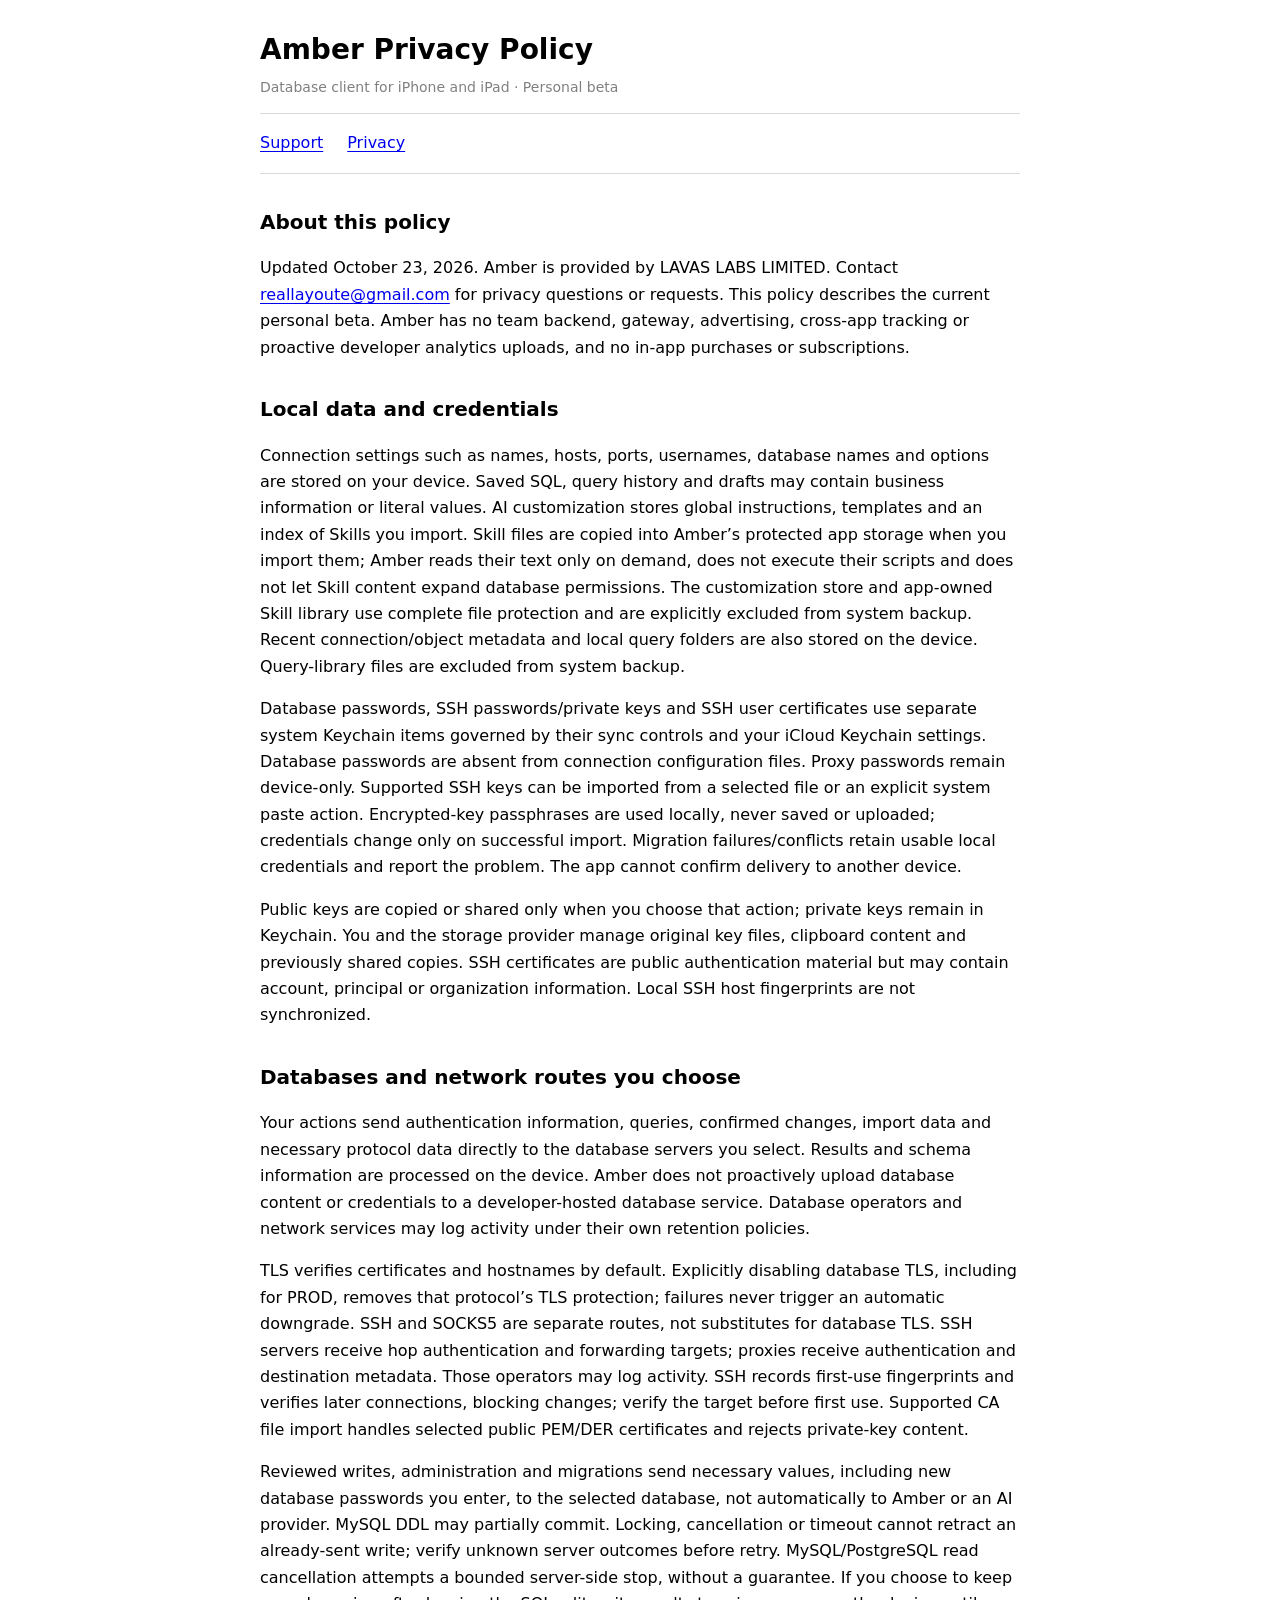
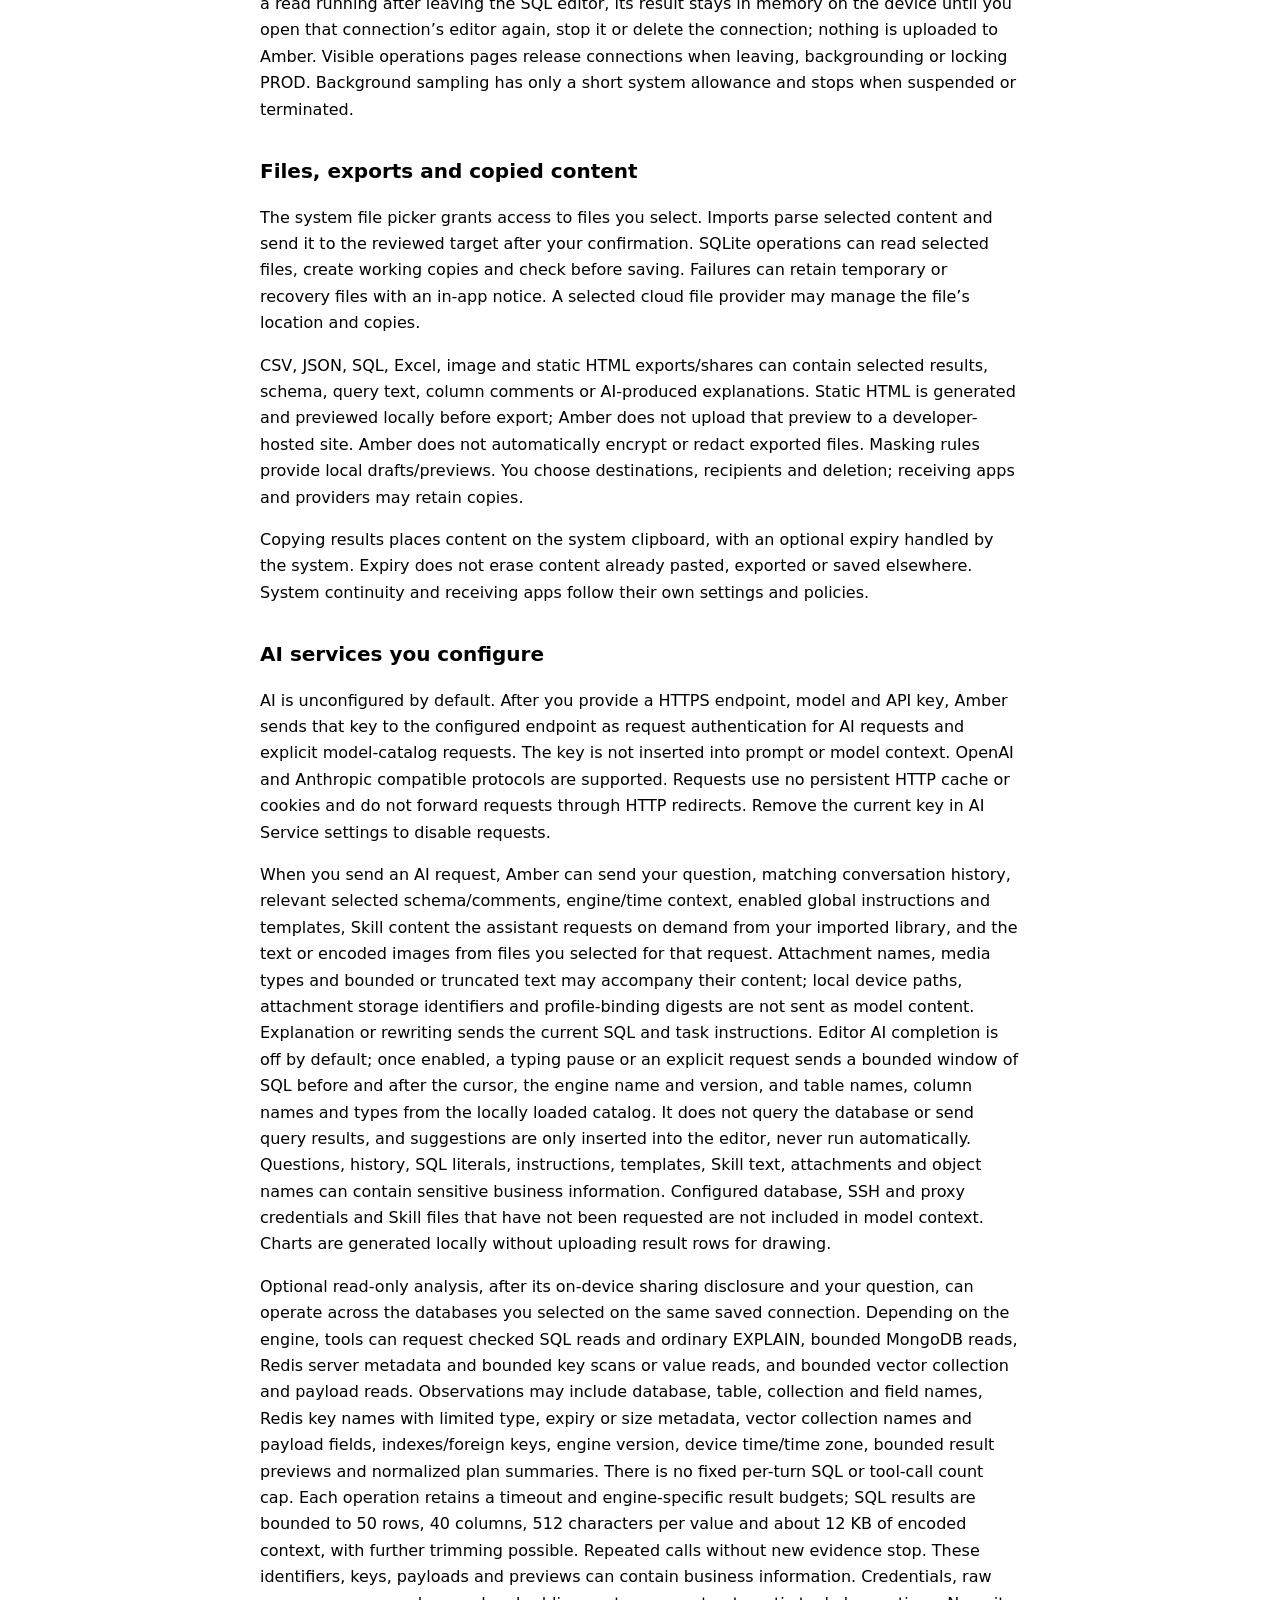
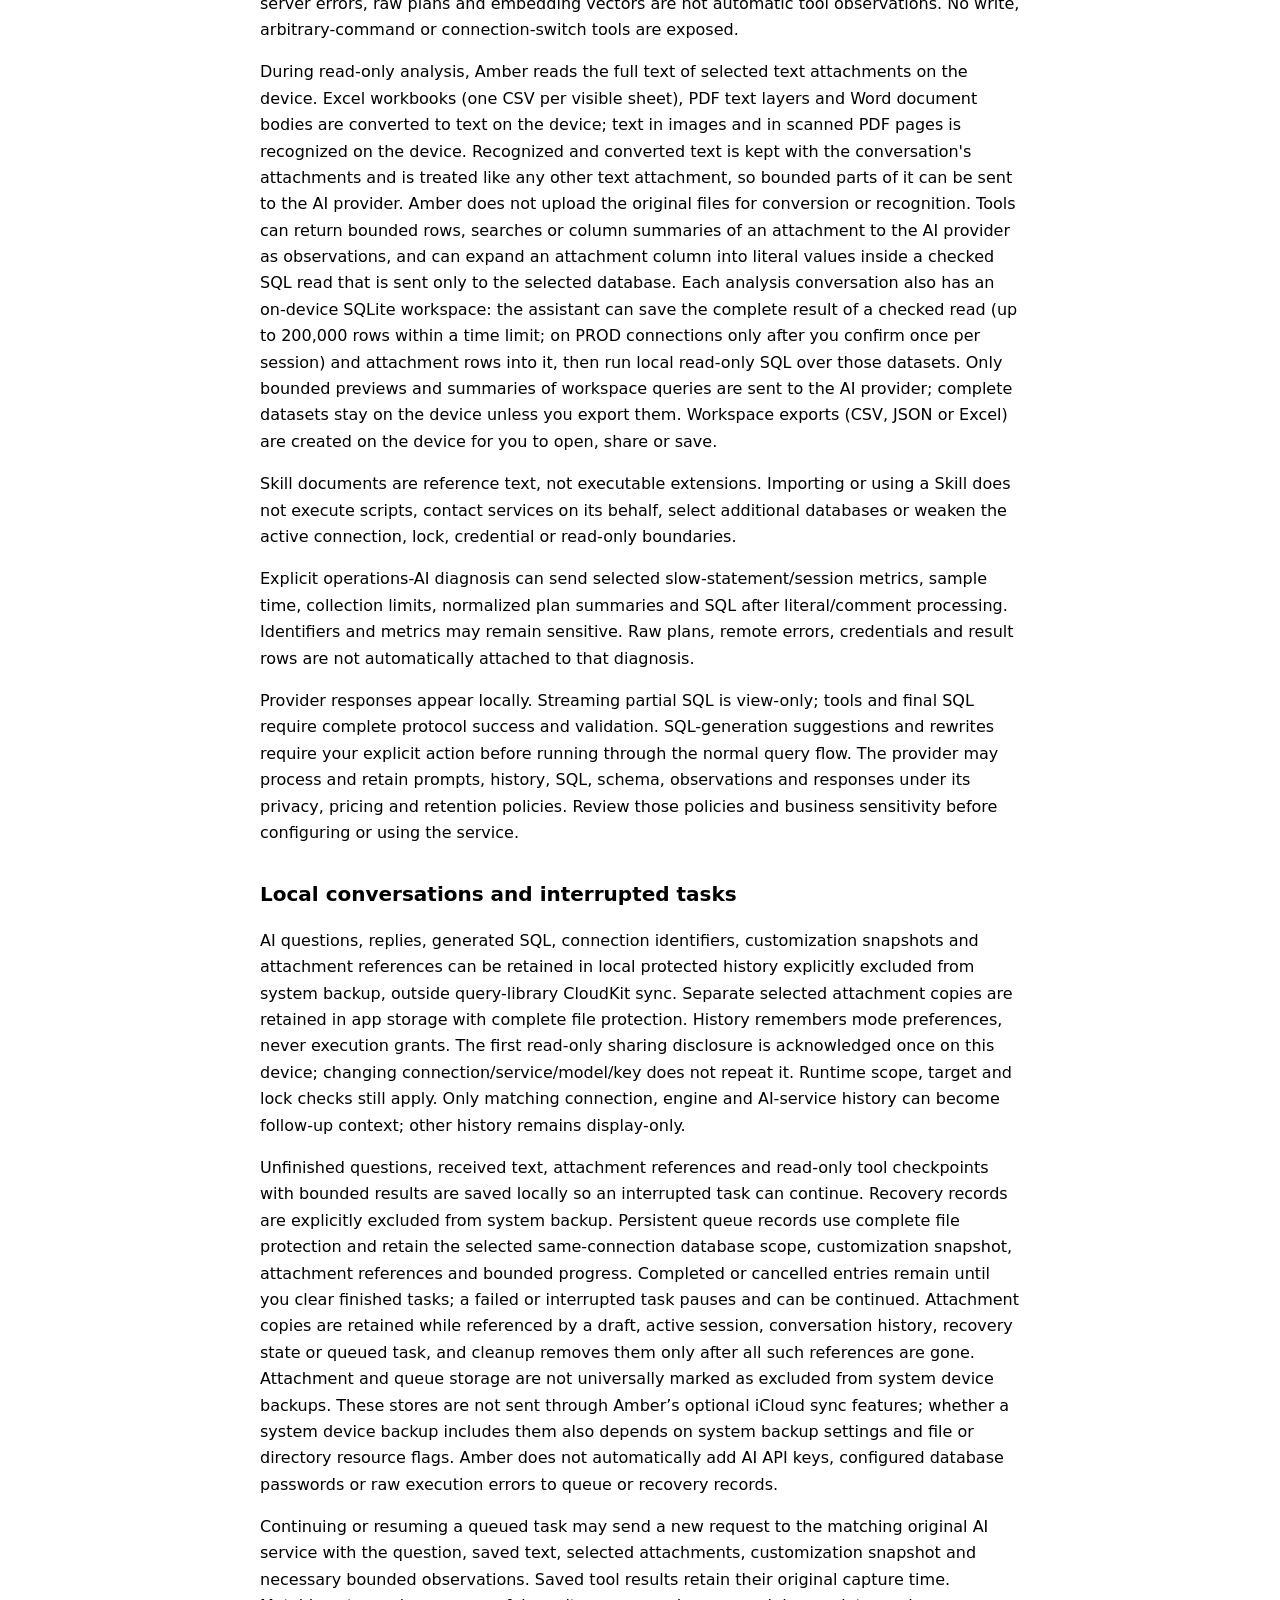
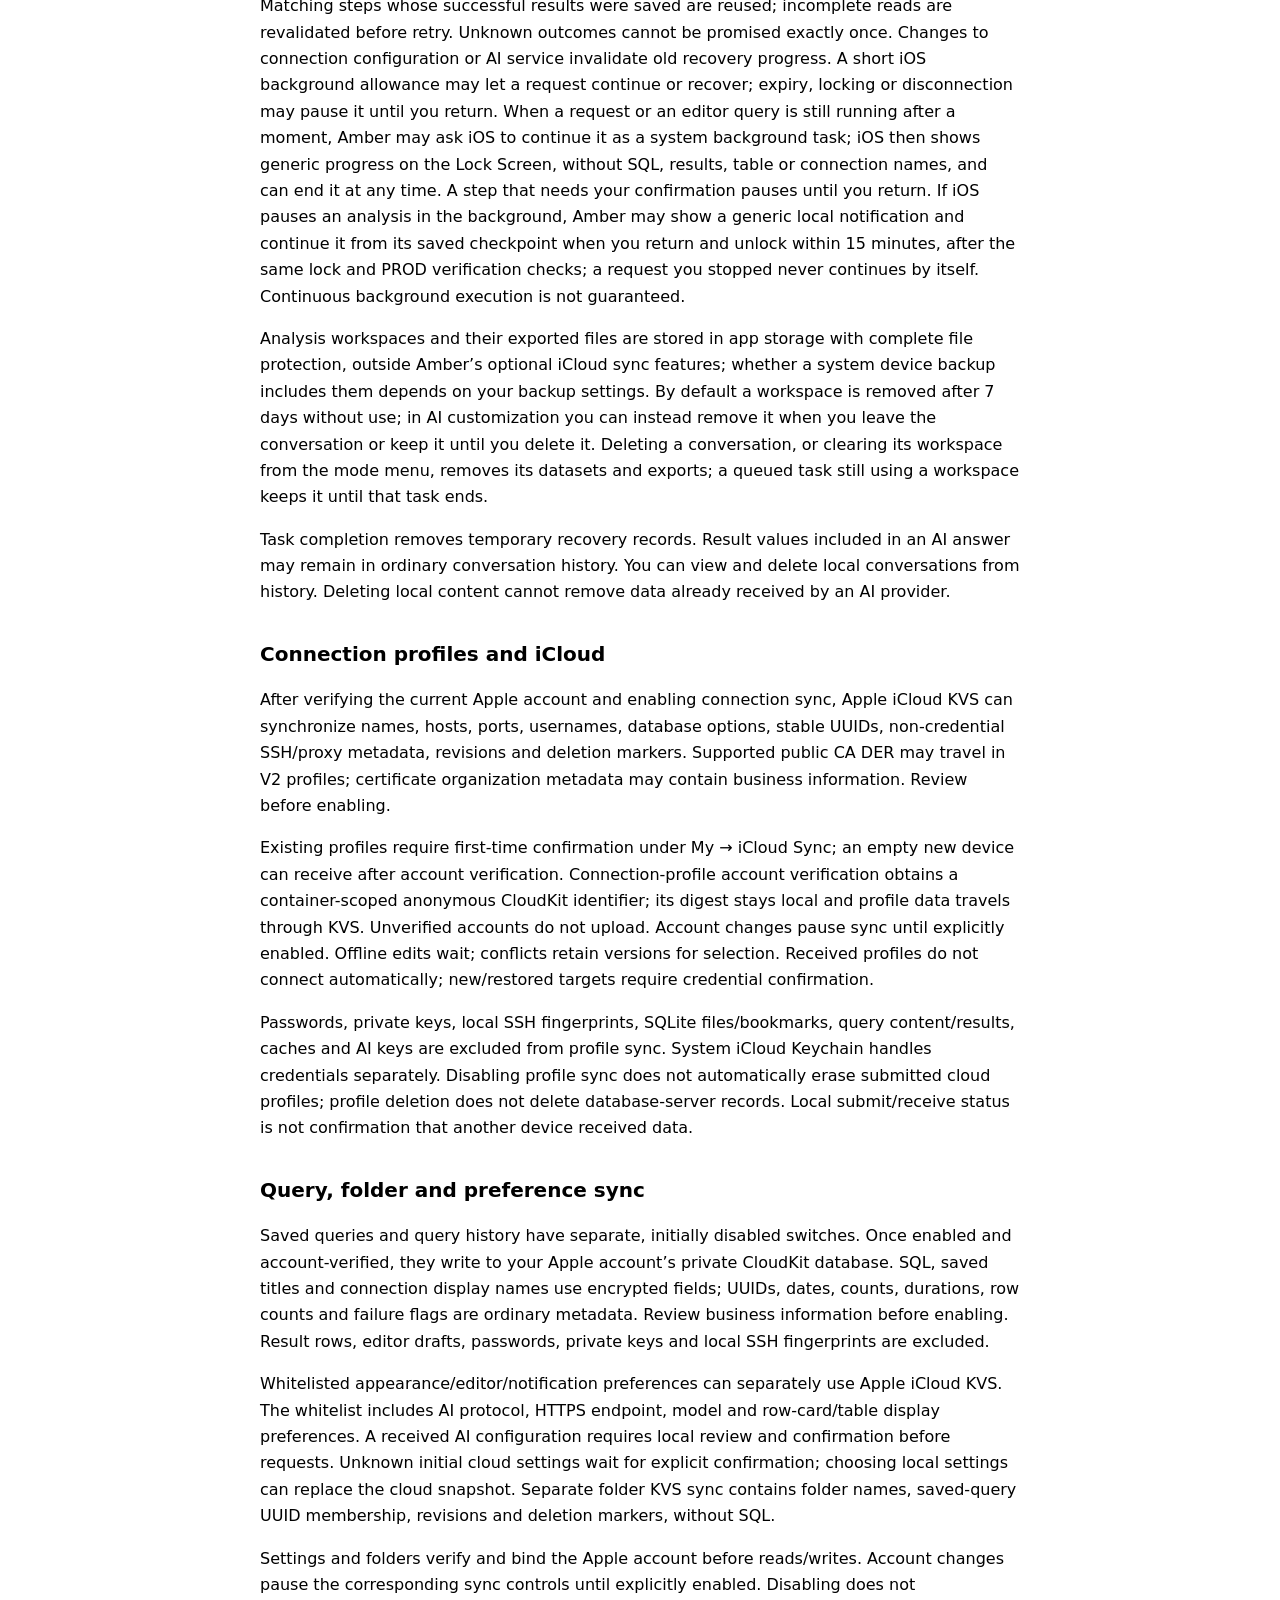
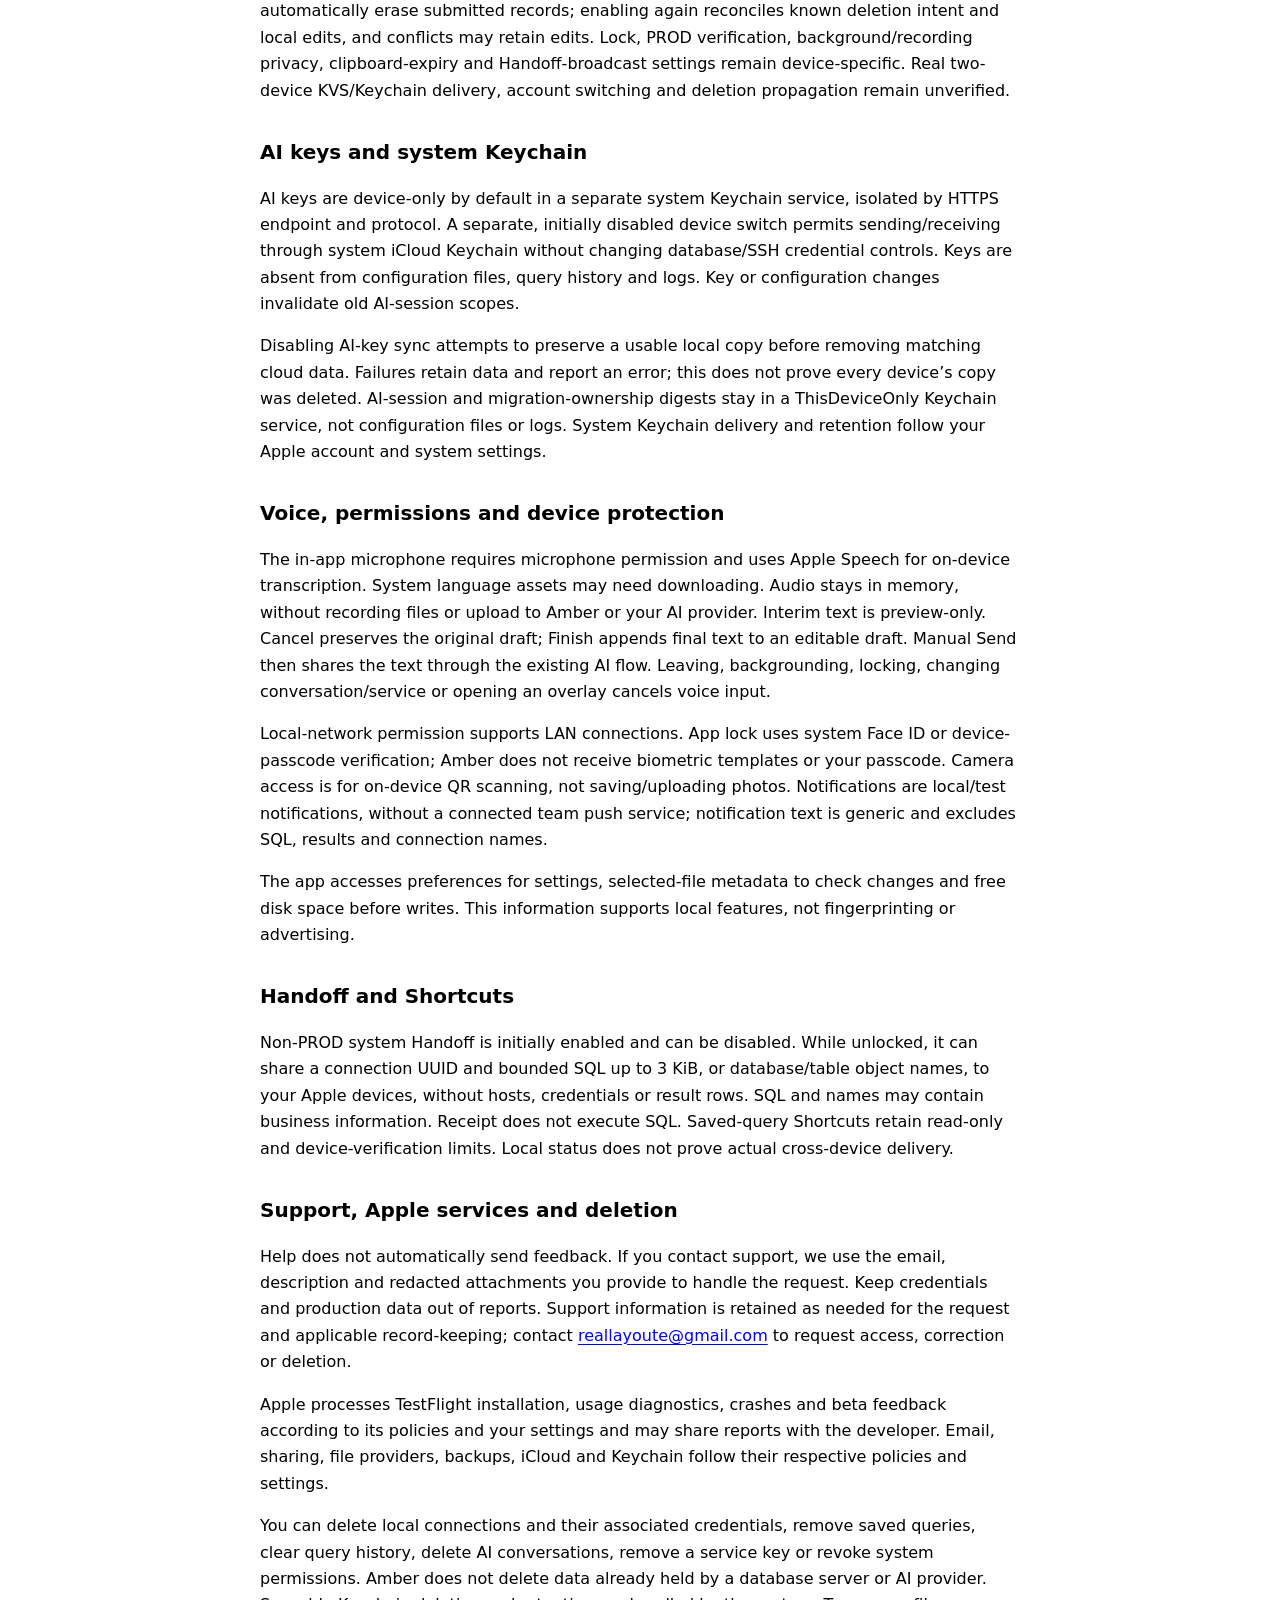
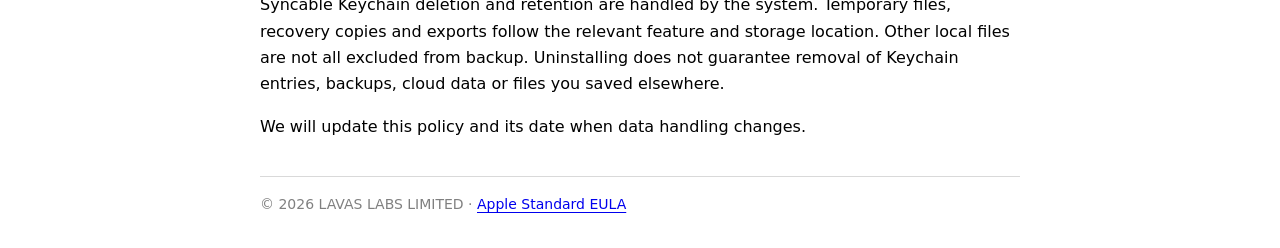
==== commit 2a821c97: "docs(amber): disclose on-device attachment conversion and resumed analyses Co-Authored-By: Claude Op" ====
--- a/amber/privacy.html
+++ b/amber/privacy.html
@@ -27,7 +27,7 @@
 <p>AI is unconfigured by default. After you provide a HTTPS endpoint, model and API key, Amber sends that key to the configured endpoint as request authentication for AI requests and explicit model-catalog requests. The key is not inserted into prompt or model context. OpenAI and Anthropic compatible protocols are supported. Requests use no persistent HTTP cache or cookies and do not forward requests through HTTP redirects. Remove the current key in AI Service settings to disable requests.</p>
 <p>When you send an AI request, Amber can send your question, matching conversation history, relevant selected schema/comments, engine/time context, enabled global instructions and templates, Skill content the assistant requests on demand from your imported library, and the text or encoded images from files you selected for that request. Attachment names, media types and bounded or truncated text may accompany their content; local device paths, attachment storage identifiers and profile-binding digests are not sent as model content. Explanation or rewriting sends the current SQL and task instructions. Editor AI completion is off by default; once enabled, a typing pause or an explicit request sends a bounded window of SQL before and after the cursor, the engine name and version, and table names, column names and types from the locally loaded catalog. It does not query the database or send query results, and suggestions are only inserted into the editor, never run automatically. Questions, history, SQL literals, instructions, templates, Skill text, attachments and object names can contain sensitive business information. Configured database, SSH and proxy credentials and Skill files that have not been requested are not included in model context. Charts are generated locally without uploading result rows for drawing.</p>
 <p>Optional read-only analysis, after its on-device sharing disclosure and your question, can operate across the databases you selected on the same saved connection. Depending on the engine, tools can request checked SQL reads and ordinary EXPLAIN, bounded MongoDB reads, Redis server metadata and bounded key scans or value reads, and bounded vector collection and payload reads. Observations may include database, table, collection and field names, Redis key names with limited type, expiry or size metadata, vector collection names and payload fields, indexes/foreign keys, engine version, device time/time zone, bounded result previews and normalized plan summaries. There is no fixed per-turn SQL or tool-call count cap. Each operation retains a timeout and engine-specific result budgets; SQL results are bounded to 50 rows, 40 columns, 512 characters per value and about 12 KB of encoded context, with further trimming possible. Repeated calls without new evidence stop. These identifiers, keys, payloads and previews can contain business information. Credentials, raw server errors, raw plans and embedding vectors are not automatic tool observations. No write, arbitrary-command or connection-switch tools are exposed.</p>
-<p>During read-only analysis, Amber reads the full text of selected text attachments on the device. Tools can return bounded rows, searches or column summaries of an attachment to the AI provider as observations, and can expand an attachment column into literal values inside a checked SQL read that is sent only to the selected database. Each analysis conversation also has an on-device SQLite workspace: the assistant can save the complete result of a checked read (up to 200,000 rows within a time limit; on PROD connections only after you confirm once per session) and attachment rows into it, then run local read-only SQL over those datasets. Only bounded previews and summaries of workspace queries are sent to the AI provider; complete datasets stay on the device unless you export them. Workspace exports (CSV, JSON or Excel) are created on the device for you to open, share or save.</p>
+<p>During read-only analysis, Amber reads the full text of selected text attachments on the device. Excel workbooks (one CSV per visible sheet), PDF text layers and Word document bodies are converted to text on the device; text in images and in scanned PDF pages is recognized on the device. Recognized and converted text is kept with the conversation's attachments and is treated like any other text attachment, so bounded parts of it can be sent to the AI provider. Amber does not upload the original files for conversion or recognition. Tools can return bounded rows, searches or column summaries of an attachment to the AI provider as observations, and can expand an attachment column into literal values inside a checked SQL read that is sent only to the selected database. Each analysis conversation also has an on-device SQLite workspace: the assistant can save the complete result of a checked read (up to 200,000 rows within a time limit; on PROD connections only after you confirm once per session) and attachment rows into it, then run local read-only SQL over those datasets. Only bounded previews and summaries of workspace queries are sent to the AI provider; complete datasets stay on the device unless you export them. Workspace exports (CSV, JSON or Excel) are created on the device for you to open, share or save.</p>
 <p>Skill documents are reference text, not executable extensions. Importing or using a Skill does not execute scripts, contact services on its behalf, select additional databases or weaken the active connection, lock, credential or read-only boundaries.</p>
 <p>Explicit operations-AI diagnosis can send selected slow-statement/session metrics, sample time, collection limits, normalized plan summaries and SQL after literal/comment processing. Identifiers and metrics may remain sensitive. Raw plans, remote errors, credentials and result rows are not automatically attached to that diagnosis.</p>
 <p>Provider responses appear locally. Streaming partial SQL is view-only; tools and final SQL require complete protocol success and validation. SQL-generation suggestions and rewrites require your explicit action before running through the normal query flow. The provider may process and retain prompts, history, SQL, schema, observations and responses under its privacy, pricing and retention policies. Review those policies and business sensitivity before configuring or using the service.</p>
@@ -35,7 +35,7 @@
 <section><h2>Local conversations and interrupted tasks</h2>
 <p>AI questions, replies, generated SQL, connection identifiers, customization snapshots and attachment references can be retained in local protected history explicitly excluded from system backup, outside query-library CloudKit sync. Separate selected attachment copies are retained in app storage with complete file protection. History remembers mode preferences, never execution grants. The first read-only sharing disclosure is acknowledged once on this device; changing connection/service/model/key does not repeat it. Runtime scope, target and lock checks still apply. Only matching connection, engine and AI-service history can become follow-up context; other history remains display-only.</p>
 <p>Unfinished questions, received text, attachment references and read-only tool checkpoints with bounded results are saved locally so an interrupted task can continue. Recovery records are explicitly excluded from system backup. Persistent queue records use complete file protection and retain the selected same-connection database scope, customization snapshot, attachment references and bounded progress. Completed or cancelled entries remain until you clear finished tasks; a failed or interrupted task pauses and can be continued. Attachment copies are retained while referenced by a draft, active session, conversation history, recovery state or queued task, and cleanup removes them only after all such references are gone. Attachment and queue storage are not universally marked as excluded from system device backups. These stores are not sent through Amber’s optional iCloud sync features; whether a system device backup includes them also depends on system backup settings and file or directory resource flags. Amber does not automatically add AI API keys, configured database passwords or raw execution errors to queue or recovery records.</p>
-<p>Continuing or resuming a queued task may send a new request to the matching original AI service with the question, saved text, selected attachments, customization snapshot and necessary bounded observations. Saved tool results retain their original capture time. Matching steps whose successful results were saved are reused; incomplete reads are revalidated before retry. Unknown outcomes cannot be promised exactly once. Changes to connection configuration or AI service invalidate old recovery progress. A short iOS background allowance may let a request continue or recover; expiry, locking or disconnection may pause it until you return. When a request or an editor query is still running after a moment, Amber may ask iOS to continue it as a system background task; iOS then shows generic progress on the Lock Screen, without SQL, results, table or connection names, and can end it at any time. A step that needs your confirmation pauses until you return. Continuous background execution is not guaranteed.</p>
+<p>Continuing or resuming a queued task may send a new request to the matching original AI service with the question, saved text, selected attachments, customization snapshot and necessary bounded observations. Saved tool results retain their original capture time. Matching steps whose successful results were saved are reused; incomplete reads are revalidated before retry. Unknown outcomes cannot be promised exactly once. Changes to connection configuration or AI service invalidate old recovery progress. A short iOS background allowance may let a request continue or recover; expiry, locking or disconnection may pause it until you return. When a request or an editor query is still running after a moment, Amber may ask iOS to continue it as a system background task; iOS then shows generic progress on the Lock Screen, without SQL, results, table or connection names, and can end it at any time. A step that needs your confirmation pauses until you return. If iOS pauses an analysis in the background, Amber may show a generic local notification and continue it from its saved checkpoint when you return and unlock within 15 minutes, after the same lock and PROD verification checks; a request you stopped never continues by itself. Continuous background execution is not guaranteed.</p>
 <p>Analysis workspaces and their exported files are stored in app storage with complete file protection, outside Amber’s optional iCloud sync features; whether a system device backup includes them depends on your backup settings. By default a workspace is removed after 7 days without use; in AI customization you can instead remove it when you leave the conversation or keep it until you delete it. Deleting a conversation, or clearing its workspace from the mode menu, removes its datasets and exports; a queued task still using a workspace keeps it until that task ends.</p>
 <p>Task completion removes temporary recovery records. Result values included in an AI answer may remain in ordinary conversation history. You can view and delete local conversations from history. Deleting local content cannot remove data already received by an AI provider.</p>
 </section>
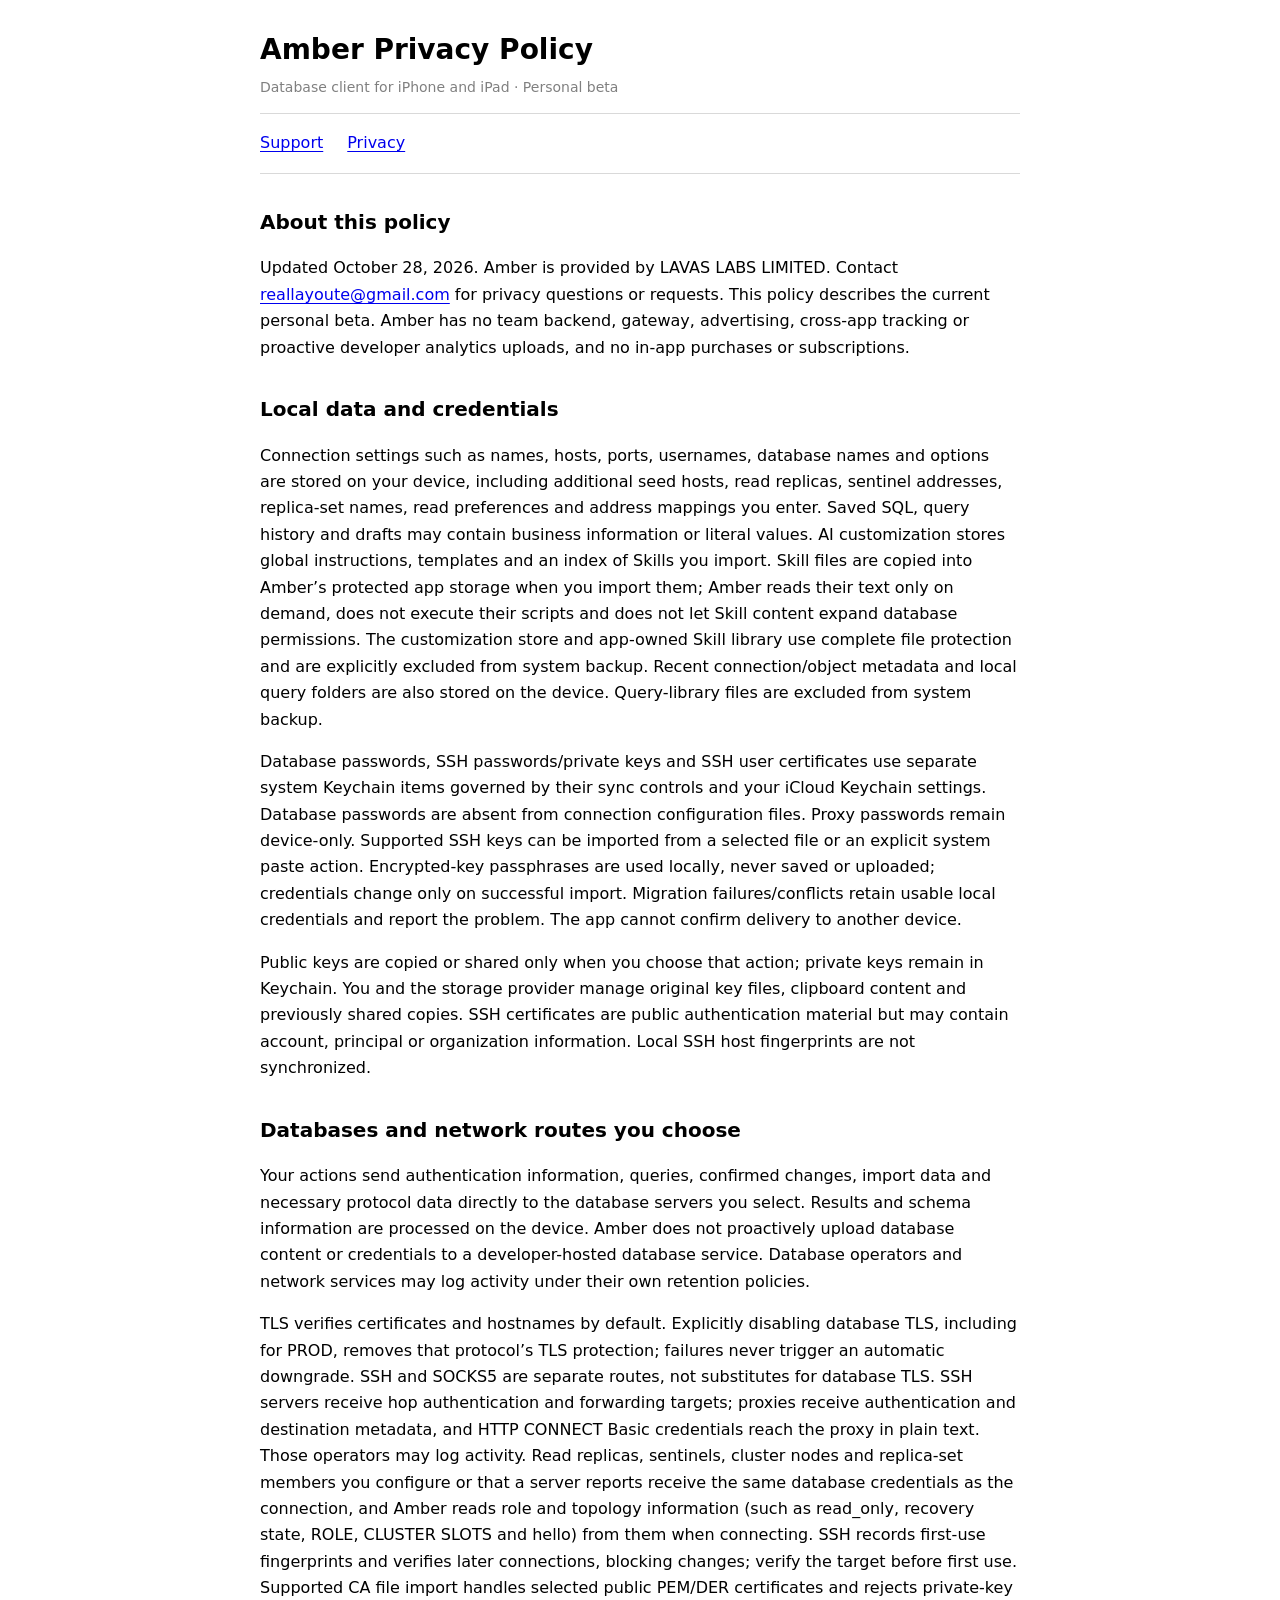
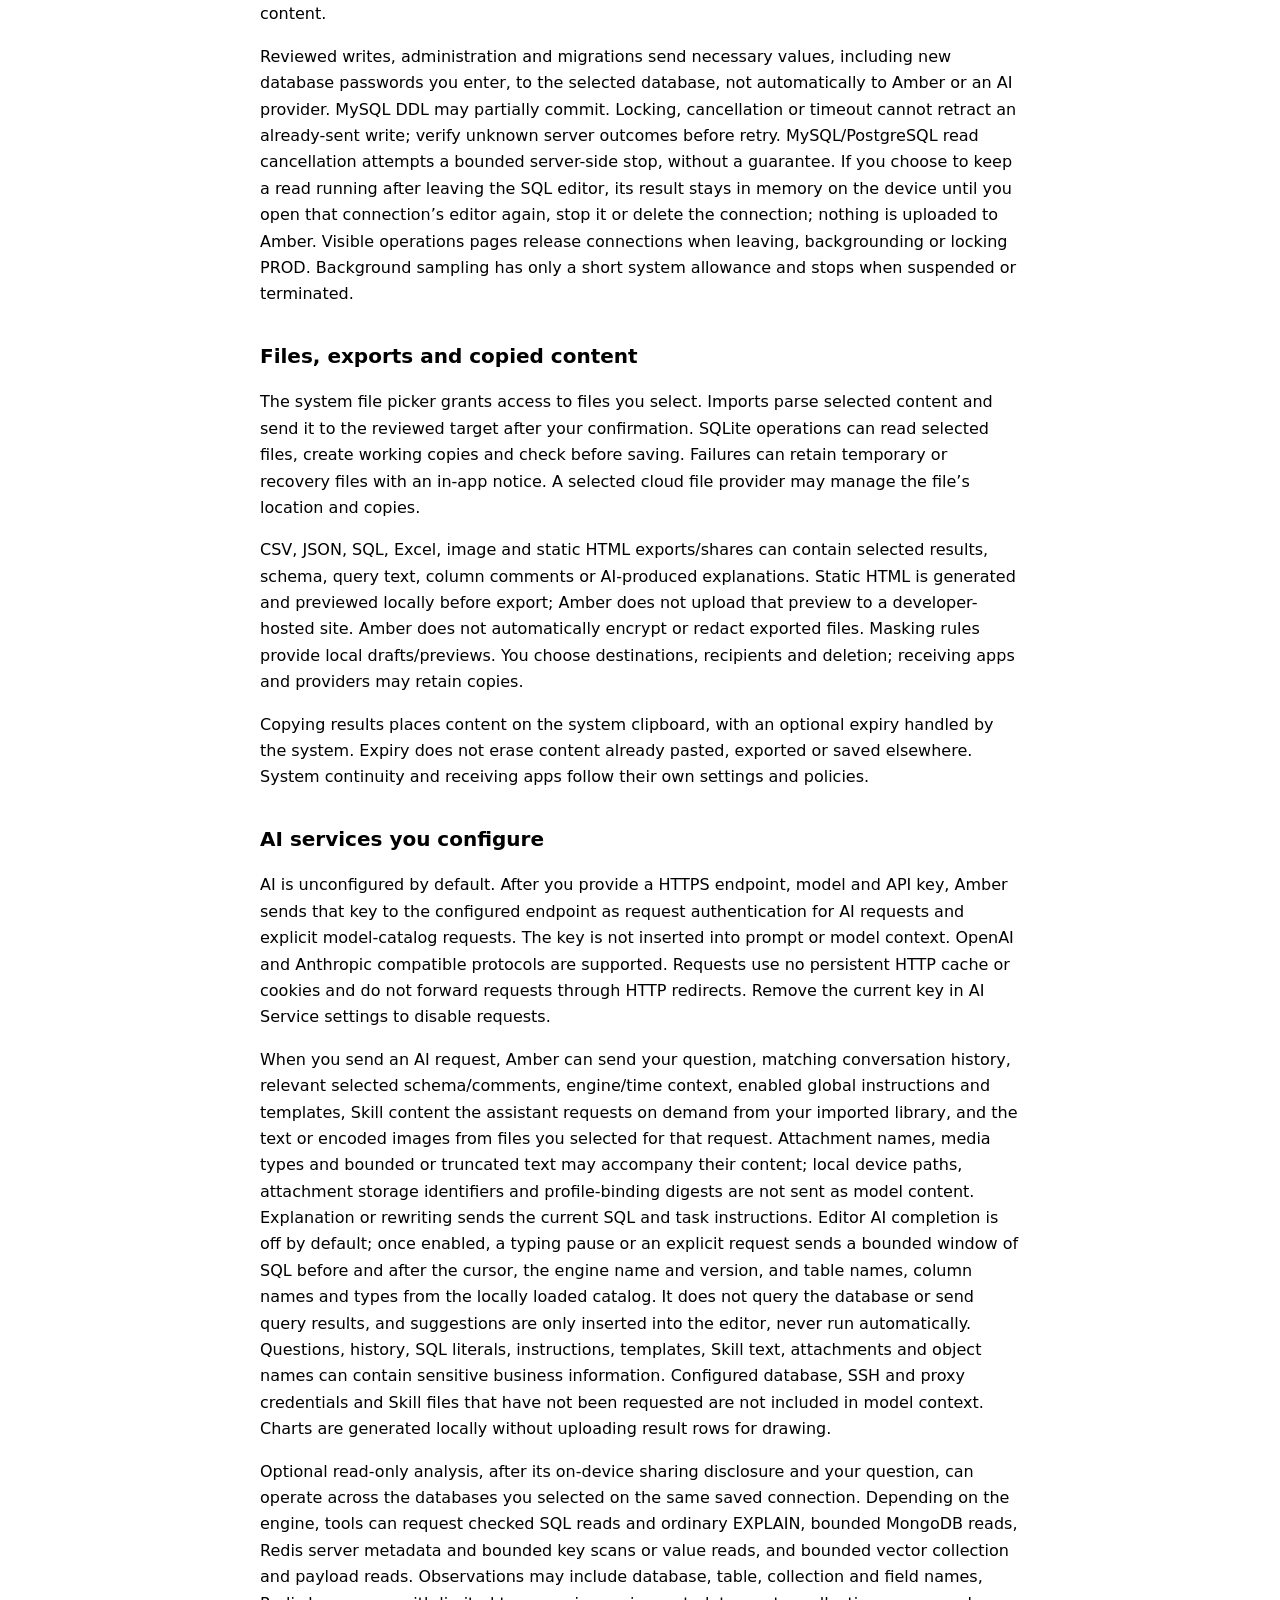
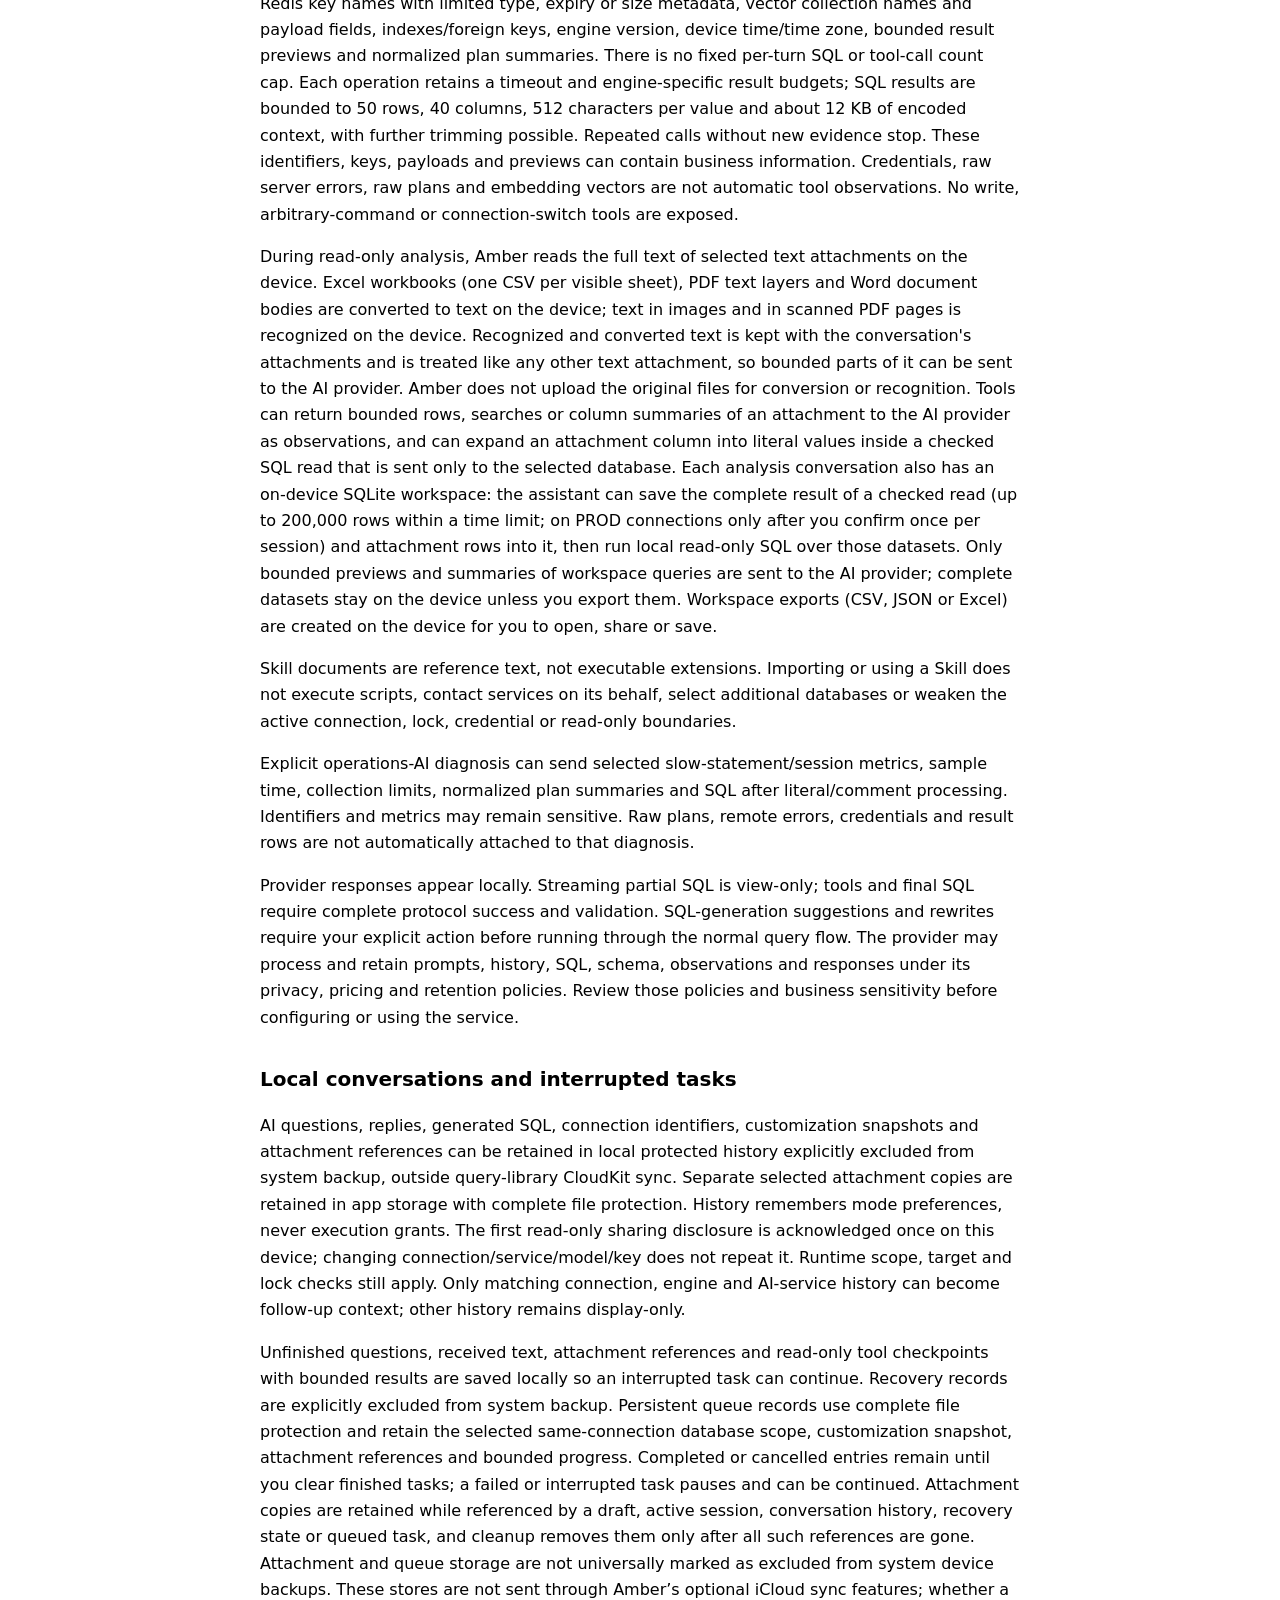
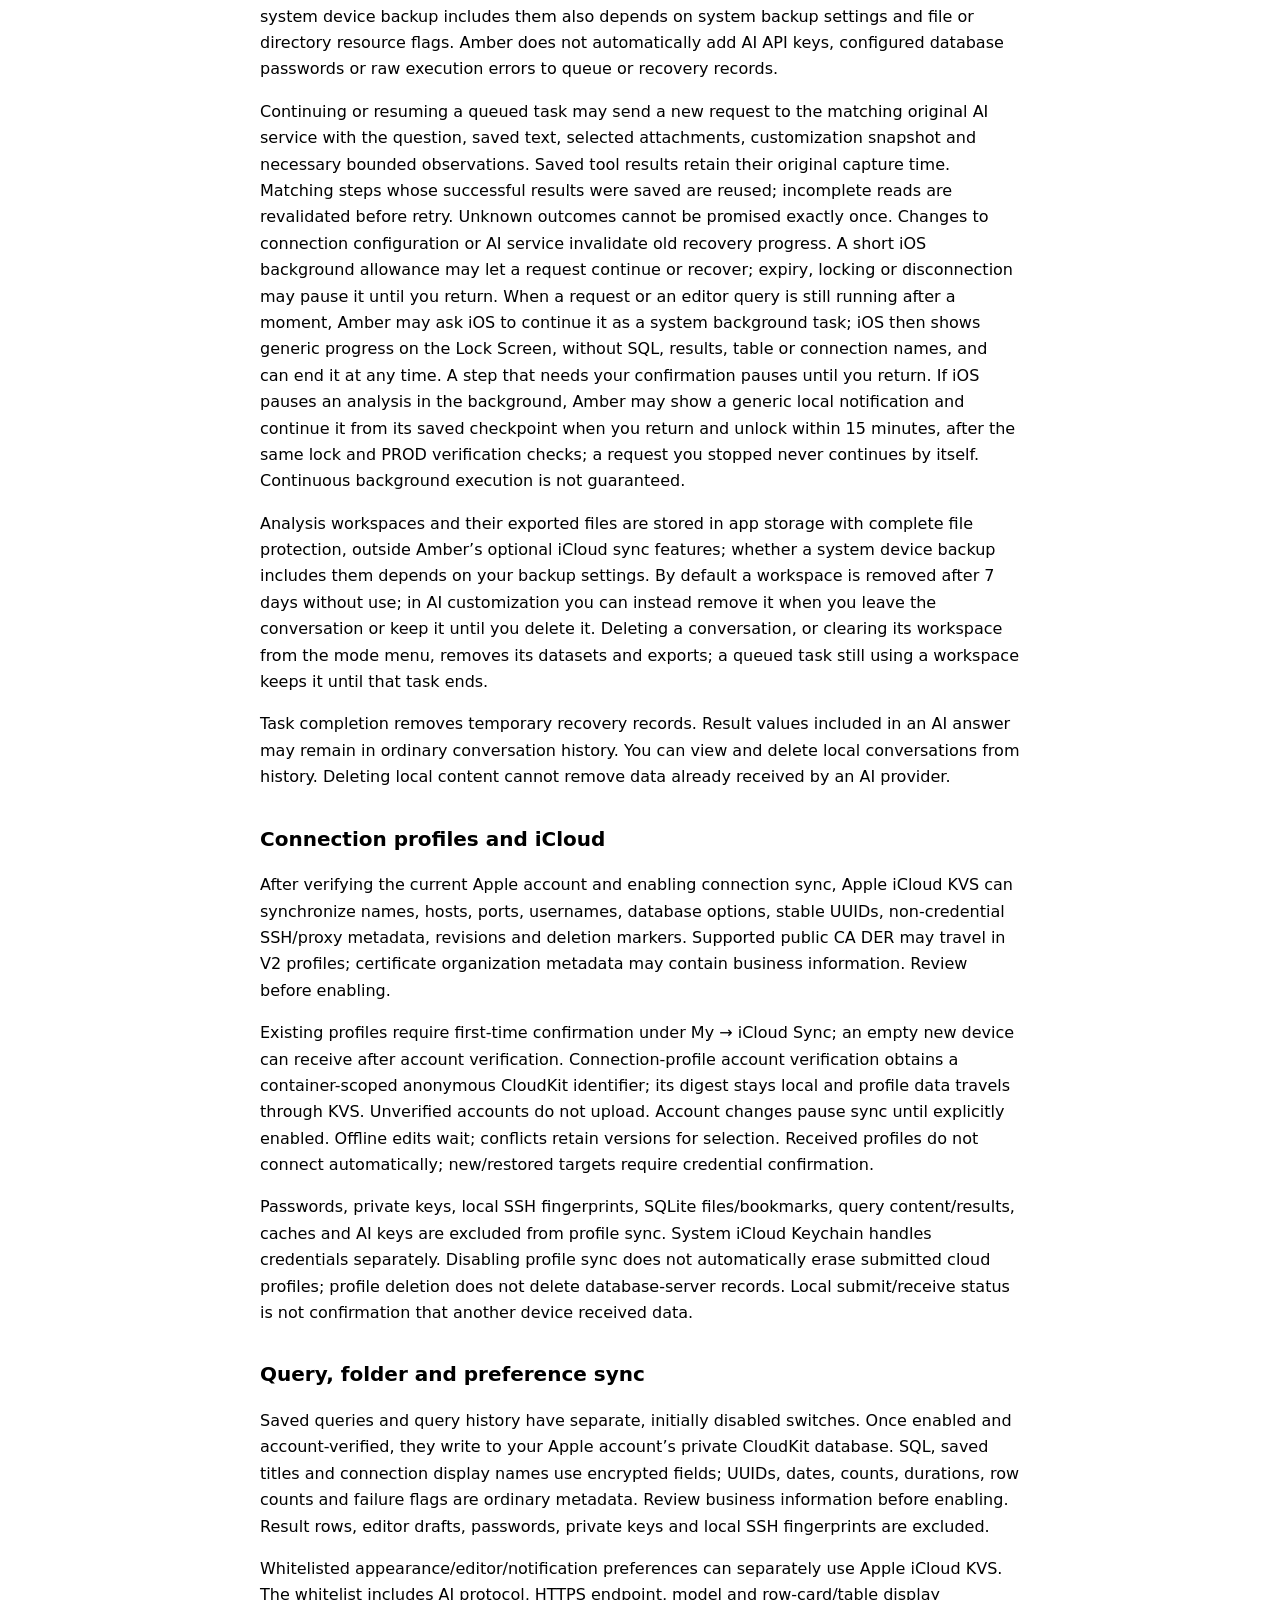
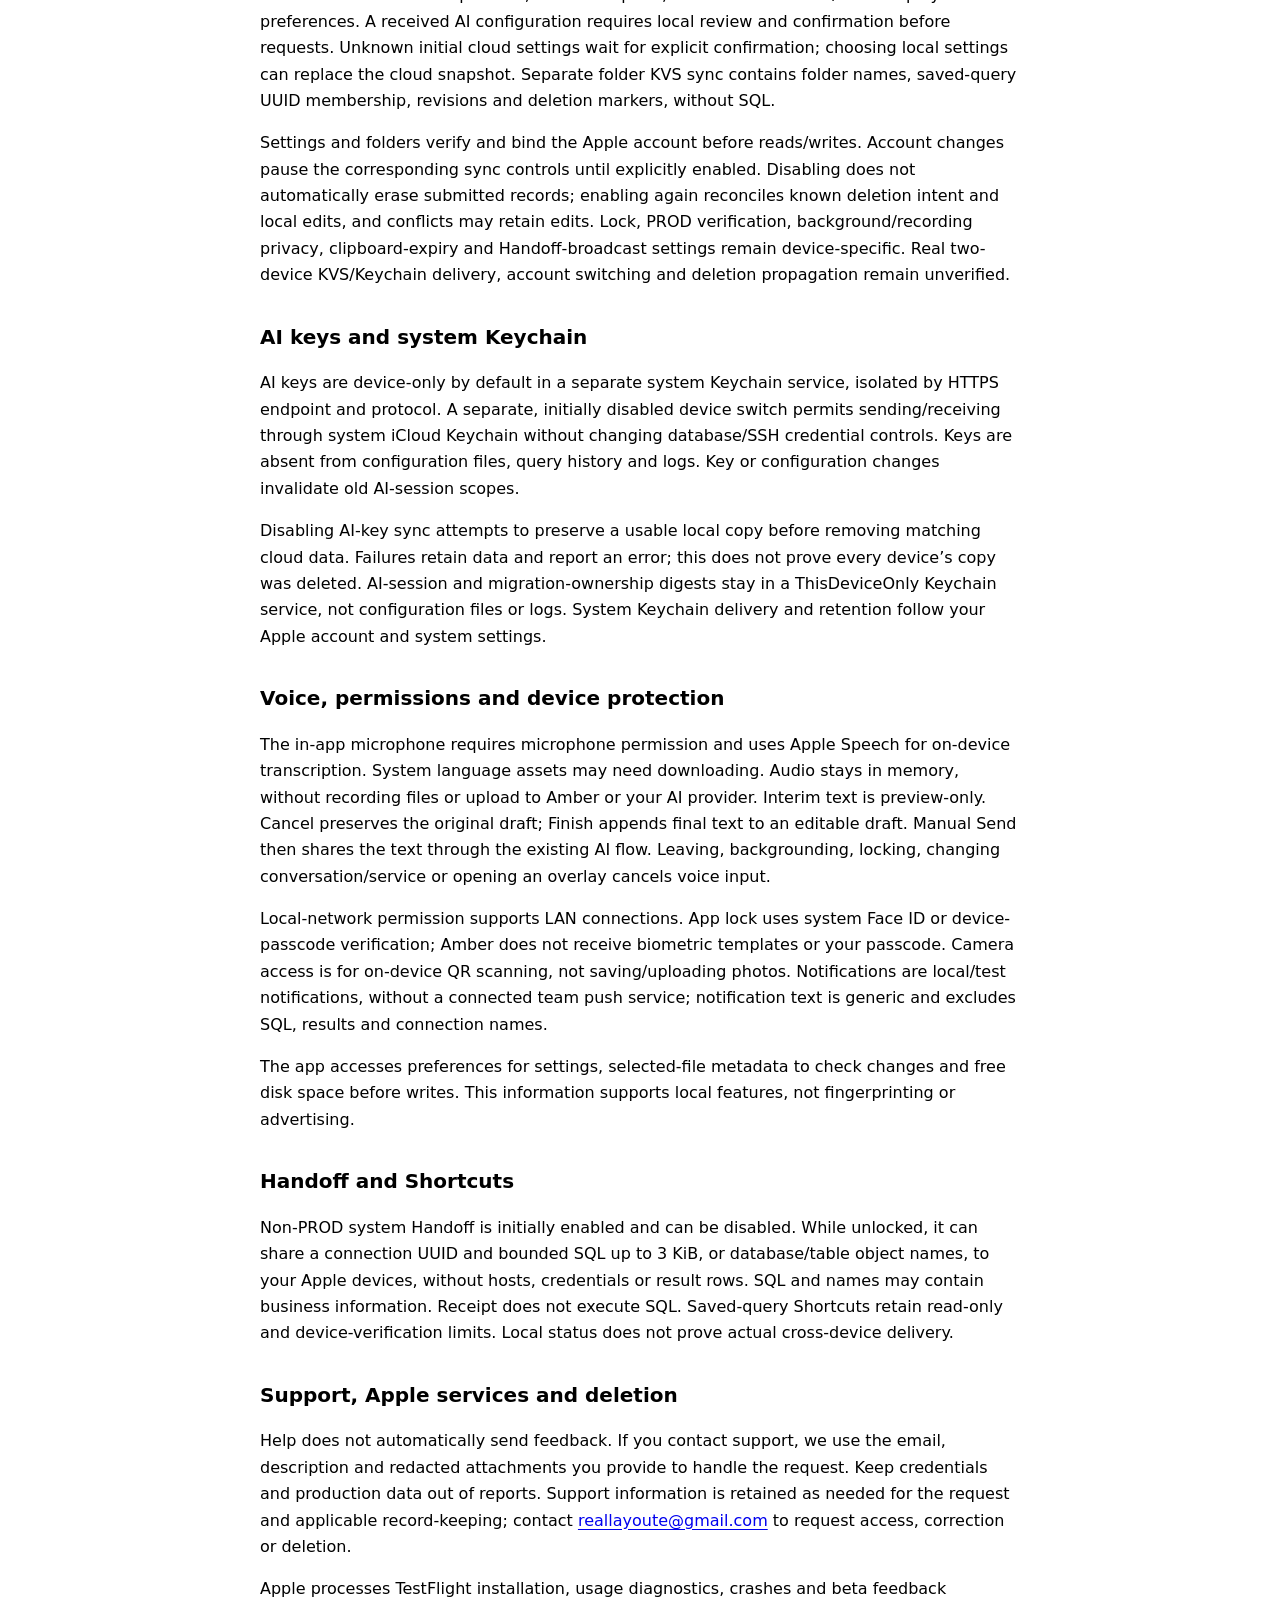
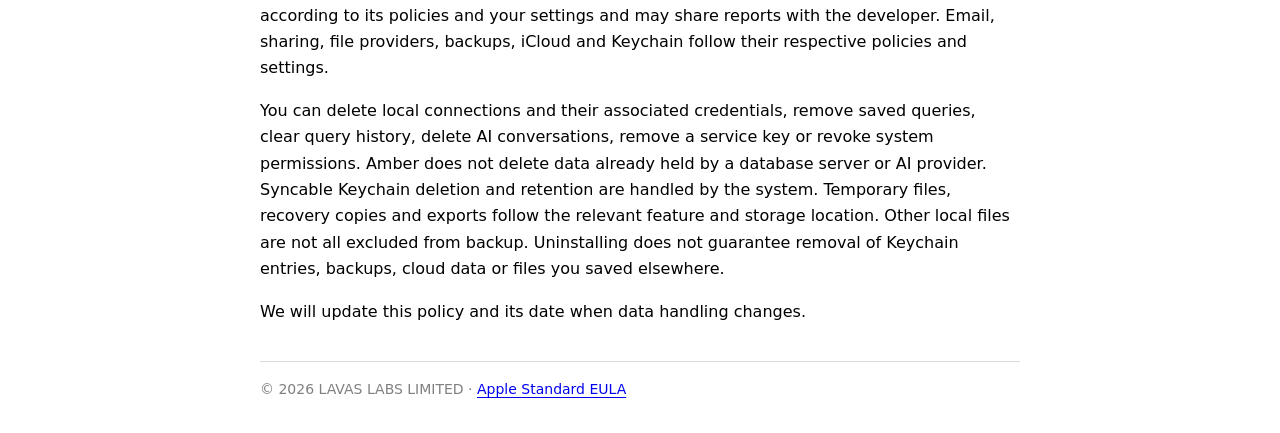
==== commit 01ad016a: "docs(amber): disclose read replicas, Sentinel, Cluster, replica sets and HTTP proxies Co-Authored-By" ====
--- a/amber/privacy.html
+++ b/amber/privacy.html
@@ -6,16 +6,16 @@
 <header><h1>Amber Privacy Policy</h1><p>Database client for iPhone and iPad · Personal beta</p></header>
 <nav aria-label="Main"><a href="index.html">Support</a><a href="privacy.html" aria-current="page">Privacy</a></nav>
 <section><h2>About this policy</h2>
-<p>Updated October 23, 2026. Amber is provided by LAVAS LABS LIMITED. Contact <a href="mailto:reallayoute@gmail.com">reallayoute@gmail.com</a> for privacy questions or requests. This policy describes the current personal beta. Amber has no team backend, gateway, advertising, cross-app tracking or proactive developer analytics uploads, and no in-app purchases or subscriptions.</p>
+<p>Updated October 28, 2026. Amber is provided by LAVAS LABS LIMITED. Contact <a href="mailto:reallayoute@gmail.com">reallayoute@gmail.com</a> for privacy questions or requests. This policy describes the current personal beta. Amber has no team backend, gateway, advertising, cross-app tracking or proactive developer analytics uploads, and no in-app purchases or subscriptions.</p>
 </section>
 <section><h2>Local data and credentials</h2>
-<p>Connection settings such as names, hosts, ports, usernames, database names and options are stored on your device. Saved SQL, query history and drafts may contain business information or literal values. AI customization stores global instructions, templates and an index of Skills you import. Skill files are copied into Amber’s protected app storage when you import them; Amber reads their text only on demand, does not execute their scripts and does not let Skill content expand database permissions. The customization store and app-owned Skill library use complete file protection and are explicitly excluded from system backup. Recent connection/object metadata and local query folders are also stored on the device. Query-library files are excluded from system backup.</p>
+<p>Connection settings such as names, hosts, ports, usernames, database names and options are stored on your device, including additional seed hosts, read replicas, sentinel addresses, replica-set names, read preferences and address mappings you enter. Saved SQL, query history and drafts may contain business information or literal values. AI customization stores global instructions, templates and an index of Skills you import. Skill files are copied into Amber’s protected app storage when you import them; Amber reads their text only on demand, does not execute their scripts and does not let Skill content expand database permissions. The customization store and app-owned Skill library use complete file protection and are explicitly excluded from system backup. Recent connection/object metadata and local query folders are also stored on the device. Query-library files are excluded from system backup.</p>
 <p>Database passwords, SSH passwords/private keys and SSH user certificates use separate system Keychain items governed by their sync controls and your iCloud Keychain settings. Database passwords are absent from connection configuration files. Proxy passwords remain device-only. Supported SSH keys can be imported from a selected file or an explicit system paste action. Encrypted-key passphrases are used locally, never saved or uploaded; credentials change only on successful import. Migration failures/conflicts retain usable local credentials and report the problem. The app cannot confirm delivery to another device.</p>
 <p>Public keys are copied or shared only when you choose that action; private keys remain in Keychain. You and the storage provider manage original key files, clipboard content and previously shared copies. SSH certificates are public authentication material but may contain account, principal or organization information. Local SSH host fingerprints are not synchronized.</p>
 </section>
 <section><h2>Databases and network routes you choose</h2>
 <p>Your actions send authentication information, queries, confirmed changes, import data and necessary protocol data directly to the database servers you select. Results and schema information are processed on the device. Amber does not proactively upload database content or credentials to a developer-hosted database service. Database operators and network services may log activity under their own retention policies.</p>
-<p>TLS verifies certificates and hostnames by default. Explicitly disabling database TLS, including for PROD, removes that protocol’s TLS protection; failures never trigger an automatic downgrade. SSH and SOCKS5 are separate routes, not substitutes for database TLS. SSH servers receive hop authentication and forwarding targets; proxies receive authentication and destination metadata. Those operators may log activity. SSH records first-use fingerprints and verifies later connections, blocking changes; verify the target before first use. Supported CA file import handles selected public PEM/DER certificates and rejects private-key content.</p>
+<p>TLS verifies certificates and hostnames by default. Explicitly disabling database TLS, including for PROD, removes that protocol’s TLS protection; failures never trigger an automatic downgrade. SSH and SOCKS5 are separate routes, not substitutes for database TLS. SSH servers receive hop authentication and forwarding targets; proxies receive authentication and destination metadata, and HTTP CONNECT Basic credentials reach the proxy in plain text. Those operators may log activity. Read replicas, sentinels, cluster nodes and replica-set members you configure or that a server reports receive the same database credentials as the connection, and Amber reads role and topology information (such as read_only, recovery state, ROLE, CLUSTER SLOTS and hello) from them when connecting. SSH records first-use fingerprints and verifies later connections, blocking changes; verify the target before first use. Supported CA file import handles selected public PEM/DER certificates and rejects private-key content.</p>
 <p>Reviewed writes, administration and migrations send necessary values, including new database passwords you enter, to the selected database, not automatically to Amber or an AI provider. MySQL DDL may partially commit. Locking, cancellation or timeout cannot retract an already-sent write; verify unknown server outcomes before retry. MySQL/PostgreSQL read cancellation attempts a bounded server-side stop, without a guarantee. If you choose to keep a read running after leaving the SQL editor, its result stays in memory on the device until you open that connection’s editor again, stop it or delete the connection; nothing is uploaded to Amber. Visible operations pages release connections when leaving, backgrounding or locking PROD. Background sampling has only a short system allowance and stops when suspended or terminated.</p>
 </section>
 <section><h2>Files, exports and copied content</h2>
